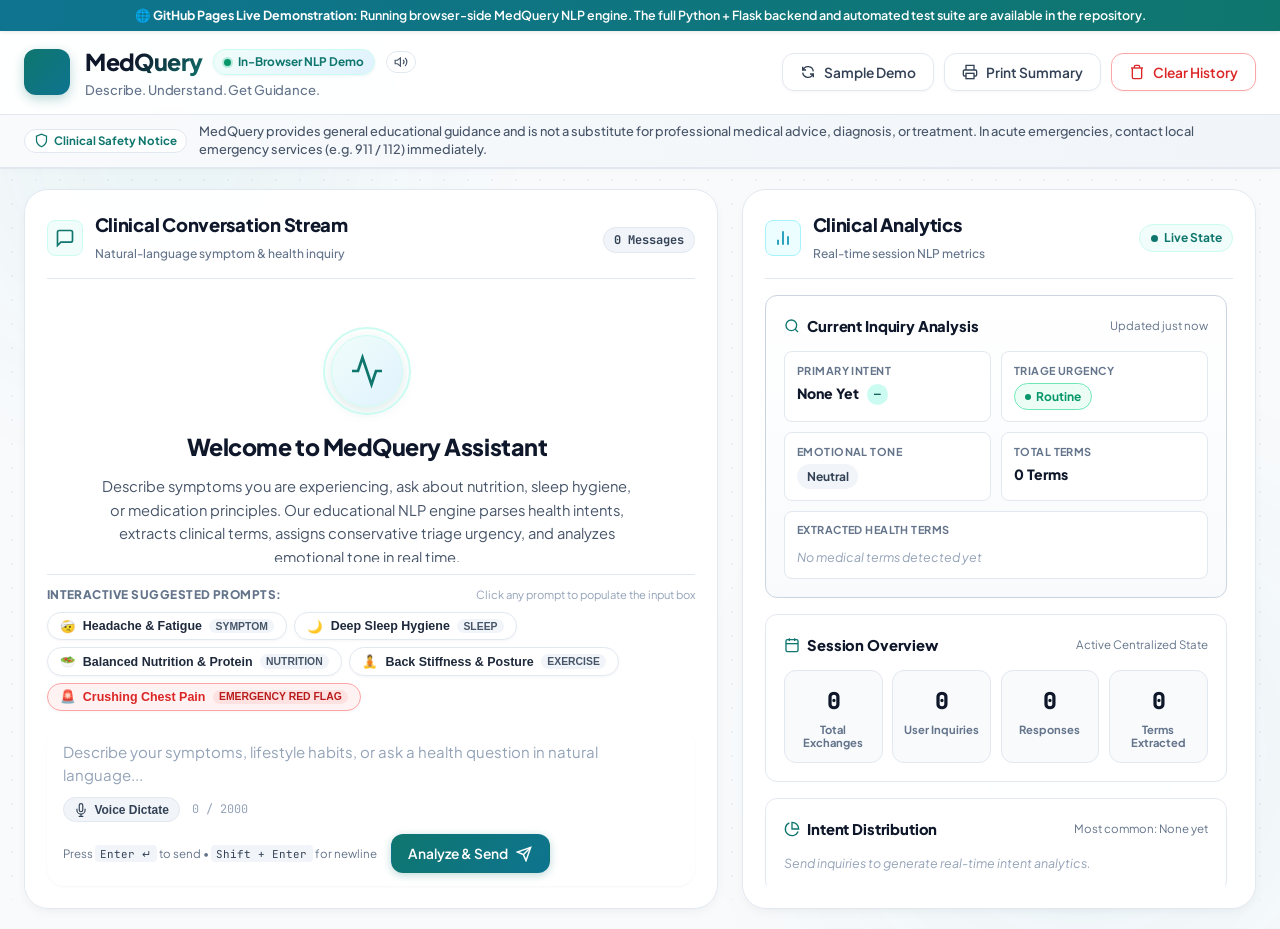
==== docs/index.html @ 359f4f4c "Initial commit: Complete MedQuery healthcare NLP assistant with interactive UI, speech capabilities," ====
<!DOCTYPE html>
<html lang="en">
<head>
  <meta charset="UTF-8">
  <meta name="viewport" content="width=device-width, initial-scale=1.0">
  <meta name="description" content="MedQuery — Educational Healthcare Question and Symptom Guidance Assistant. GitHub Pages Interactive Demonstration with Client-Side NLP Engine.">
  <title>MedQuery — Healthcare Assistant (Interactive Live Demo)</title>
  <link rel="stylesheet" href="./assets/css/style.css">
  <link rel="preconnect" href="https://fonts.googleapis.com">
  <link rel="preconnect" href="https://fonts.gstatic.com" crossorigin>
  <link href="https://fonts.googleapis.com/css2?family=Plus+Jakarta+Sans:ital,wght@0,300;0,400;0,500;0,600;0,700;0,800;1,400&family=JetBrains+Mono:wght@400;500;600&display=swap" rel="stylesheet">
</head>
<body>
  <!-- Ambient Animated Clinical Background Grid & Glows -->
  <div class="ambient-glow glow-top-left" aria-hidden="true"></div>
  <div class="ambient-glow glow-bottom-right" aria-hidden="true"></div>
  <div class="grid-overlay" aria-hidden="true"></div>

  <!-- Demonstration Notice Banner -->
  <div class="demo-mode-ribbon no-print">
    <span>🌐 <strong>GitHub Pages Live Demonstration:</strong> Running browser-side MedQuery NLP engine. The full Python + Flask backend and automated test suite are available in the repository.</span>
  </div>

  <!-- Print Summary Header (Only rendered when window.print() is executed) -->
  <header class="print-only-header">
    <div class="print-title-row">
      <div>
        <h1 class="print-app-title">MedQuery • Clinical Conversation Summary</h1>
        <p class="print-app-tagline">Describe. Understand. Get Guidance. (Educational Healthcare Assistant)</p>
      </div>
      <div class="print-meta-right">
        <p><strong>Generated:</strong> <span id="printDate"></span></p>
        <p><strong>Session ID:</strong> <span id="printSessionId"></span></p>
      </div>
    </div>
    <div class="print-metrics-row" id="printMetricsSummary"></div>
    <div class="print-disclaimer-box">
      <strong>Educational Notice:</strong> MedQuery provides general educational information and is not a substitute for professional medical advice, diagnosis, or treatment. In acute emergencies, contact local emergency services (e.g. 911 / 112) immediately.
    </div>
    <hr class="print-divider">
  </header>

  <!-- App Header -->
  <header class="app-header no-print">
    <div class="header-container">
      <div class="brand-group">
        <div class="brand-icon-wrapper" title="MedQuery Clinical Assistant">
          <svg class="brand-icon" viewBox="0 0 24 24" fill="none" stroke="currentColor" stroke-width="2.2" stroke-linecap="round" stroke-linejoin="round">
            <path class="ecg-path" d="M2 12h3.5l2.5-7 4 14 3.5-10 2 5H22"/>
          </svg>
        </div>
        <div class="brand-text">
          <div class="brand-row">
            <span class="brand-title">MedQuery</span>
            <div class="system-status-pill" title="In-Browser NLP Engine Active">
              <span class="status-dot"></span>
              <span id="connectionStatusText">In-Browser NLP Demo</span>
            </div>
            <button id="btnAudioToggle" class="btn-icon-toggle" title="Toggle UI sound effects" aria-label="Toggle UI Audio">
              <svg id="iconAudioOn" viewBox="0 0 24 24" fill="none" stroke="currentColor" stroke-width="2" class="mini-icon">
                <polygon points="11 5 6 9 2 9 2 15 6 15 11 19 11 5"/>
                <path d="M19.07 4.93a10 10 0 0 1 0 14.14M15.54 8.46a5 5 0 0 1 0 7.07"/>
              </svg>
              <svg id="iconAudioOff" viewBox="0 0 24 24" fill="none" stroke="currentColor" stroke-width="2" class="mini-icon hidden">
                <line x1="1" y1="1" x2="23" y2="23"/>
                <path d="M9 9v3a3 3 0 0 0 5.12 2.12M15 9.34V4a3 3 0 0 0-5.94-.6"/>
                <path d="M17 16.95A7 7 0 0 1 5 12v-2m14 0v2a7 7 0 0 1-.11 1.23"/>
                <line x1="12" y1="19" x2="12" y2="23"/>
                <line x1="8" y1="23" x2="16" y2="23"/>
              </svg>
            </button>
          </div>
          <span class="brand-tagline">Describe. Understand. Get Guidance.</span>
        </div>
      </div>

      <!-- Action Toolbar -->
      <div class="header-actions">
        <button id="btnDemo" class="btn btn-secondary action-btn-hover" title="Restore sample clinical conversations with multi-turn analytics">
          <svg viewBox="0 0 24 24" fill="none" stroke="currentColor" stroke-width="2" class="btn-icon">
            <path d="M4 4v5h.582m15.356 2A8.001 8.001 0 004.582 9m0 0H9m11 11v-5h-.581m0 0a8.003 8.003 0 01-15.357-2m15.357 2H15"/>
          </svg>
          <span>Sample Demo</span>
        </button>

        <button id="btnPrint" class="btn btn-secondary action-btn-hover" title="Print a professional A4-formatted clinical summary">
          <svg viewBox="0 0 24 24" fill="none" stroke="currentColor" stroke-width="2" class="btn-icon">
            <polyline points="6 9 6 2 18 2 18 9"/>
            <path d="M6 18H4a2 2 0 01-2-2v-5a2 2 0 012-2h16a2 2 0 012 2v5a2 2 0 01-2 2h-2"/>
            <rect x="6" y="14" width="12" height="8"/>
          </svg>
          <span>Print Summary</span>
        </button>

        <button id="btnClear" class="btn btn-outline-danger action-btn-hover" title="Clear conversation history and reset runtime state">
          <svg viewBox="0 0 24 24" fill="none" stroke="currentColor" stroke-width="2" class="btn-icon">
            <polyline points="3 6 5 6 21 6"/>
            <path d="M19 6v14a2 2 0 01-2 2H7a2 2 0 01-2-2V6m3 0V4a2 2 0 012-2h4a2 2 0 012 2v2"/>
          </svg>
          <span>Clear History</span>
        </button>
      </div>
    </div>

    <!-- Safety Disclaimer Ribbon -->
    <div class="safety-ribbon">
      <div class="safety-ribbon-content">
        <div class="safety-badge">
          <svg class="safety-icon" viewBox="0 0 24 24" fill="none" stroke="currentColor" stroke-width="2">
            <path d="M12 22s8-4 8-10V5l-8-3-8 3v7c0 6 8 10 8 10z"/>
          </svg>
          <span>Clinical Safety Notice</span>
        </div>
        <span class="safety-text">
          MedQuery provides general educational guidance and is not a substitute for professional medical advice, diagnosis, or treatment. In acute emergencies, contact local emergency services (e.g. 911 / 112) immediately.
        </span>
      </div>
    </div>
  </header>

  <!-- Main Layout Container -->
  <main class="main-layout no-print">
    <!-- Left Column: Conversation Hub -->
    <section class="conversation-panel" aria-label="Healthcare Conversation Stream">
      <div class="panel-header">
        <div class="panel-header-title">
          <div class="icon-bubble">
            <svg viewBox="0 0 24 24" fill="none" stroke="currentColor" stroke-width="2" class="panel-header-icon">
              <path d="M21 15a2 2 0 01-2 2H7l-4 4V5a2 2 0 012-2h14a2 2 0 012 2z"/>
            </svg>
          </div>
          <div>
            <h2>Clinical Conversation Stream</h2>
            <span class="panel-subcaption">Natural-language symptom & health inquiry</span>
          </div>
        </div>
        <div class="panel-meta-actions">
          <span class="message-counter-badge" id="messageCounterBadge">0 Messages</span>
        </div>
      </div>

      <!-- Messages Stream -->
      <div class="messages-stream" id="messagesStream" tabindex="0" aria-live="polite">
        <!-- Empty State -->
        <div class="empty-state" id="emptyState">
          <div class="empty-state-visual">
            <div class="pulse-ring"></div>
            <div class="empty-state-icon-card">
              <svg viewBox="0 0 24 24" fill="none" stroke="currentColor" stroke-width="1.8">
                <path d="M22 12h-4l-3 9L9 3l-3 9H2"/>
              </svg>
            </div>
          </div>
          <h3>Welcome to MedQuery Assistant</h3>
          <p class="empty-state-desc">
            Describe symptoms you are experiencing, ask about nutrition, sleep hygiene, or medication principles.
            Our educational NLP engine parses health intents, extracts clinical terms, assigns conservative triage urgency, and analyzes emotional tone in real time.
          </p>
          <div class="empty-state-grid">
            <div class="empty-feature-card">
              <div class="feature-icon-circle blue">
                <svg viewBox="0 0 24 24" fill="none" stroke="currentColor" stroke-width="2"><path d="M4 19.5A2.5 2.5 0 0 1 6.5 17H20"/><path d="M6.5 2H20v20H6.5A2.5 2.5 0 0 1 4 19.5v-15A2.5 2.5 0 0 1 6.5 2z"/></svg>
              </div>
              <div class="feature-text">
                <strong>Rule-Based Intent NLP</strong>
                <span>Classifies 10 healthcare domains with confidence scoring.</span>
              </div>
            </div>
            <div class="empty-feature-card">
              <div class="feature-icon-circle green">
                <svg viewBox="0 0 24 24" fill="none" stroke="currentColor" stroke-width="2"><path d="M12 22s8-4 8-10V5l-8-3-8 3v7c0 6 8 10 8 10z"/></svg>
              </div>
              <div class="feature-text">
                <strong>Conservative Triage</strong>
                <span>Urgent, Needs Attention, and Routine triage categorization.</span>
              </div>
            </div>
            <div class="empty-feature-card">
              <div class="feature-icon-circle purple">
                <svg viewBox="0 0 24 24" fill="none" stroke="currentColor" stroke-width="2"><path d="M12 2a10 10 0 1 0 10 10H12V2z"/></svg>
              </div>
              <div class="feature-text">
                <strong>Dynamic Analytics</strong>
                <span>Zero hardcoded data; aggregates session state live.</span>
              </div>
            </div>
            <div class="empty-feature-card">
              <div class="feature-icon-circle teal">
                <svg viewBox="0 0 24 24" fill="none" stroke="currentColor" stroke-width="2"><path d="M12 1a3 3 0 0 0-3 3v8a3 3 0 0 0 6 0V4a3 3 0 0 0-3-3z"/><path d="M19 10v2a7 7 0 0 1-14 0v-2"/><line x1="12" y1="19" x2="12" y2="23"/><line x1="8" y1="23" x2="16" y2="23"/></svg>
              </div>
              <div class="feature-text">
                <strong>Voice Dictation & Read-Aloud</strong>
                <span>Integrated Speech-to-Text & Text-to-Speech interaction.</span>
              </div>
            </div>
          </div>
          <p class="empty-prompt-callout">
            👇 Select a suggested question below or type your inquiry to begin:
          </p>
        </div>
      </div>

      <!-- Suggested Prompts Bar -->
      <div class="suggested-prompts-bar">
        <div class="suggested-bar-header">
          <span class="suggested-label">Interactive Suggested Prompts:</span>
          <span class="suggested-hint">Click any prompt to populate the input box</span>
        </div>
        <div class="suggested-chips-container">
          <button class="suggested-chip chip-symptom" data-query="I have had a throbbing headache and felt exhausted for the past two days.">
            <span class="chip-icon">🤕</span>
            <span class="chip-text">Headache & Fatigue</span>
            <span class="chip-tag">Symptom</span>
          </button>
          <button class="suggested-chip chip-sleep" data-query="How can I improve my sleep hygiene to get more restorative deep sleep?">
            <span class="chip-icon">🌙</span>
            <span class="chip-text">Deep Sleep Hygiene</span>
            <span class="chip-tag">Sleep</span>
          </button>
          <button class="suggested-chip chip-nutrition" data-query="What are healthy high-protein snacks to balance daily nutrition and hydration?">
            <span class="chip-icon">🥗</span>
            <span class="chip-text">Balanced Nutrition & Protein</span>
            <span class="chip-tag">Nutrition</span>
          </button>
          <button class="suggested-chip chip-general" data-query="I am experiencing mild lower back stiffness after prolonged sitting at work.">
            <span class="chip-icon">🧘</span>
            <span class="chip-text">Back Stiffness & Posture</span>
            <span class="chip-tag">Exercise</span>
          </button>
          <button class="suggested-chip chip-urgent red-flag" data-query="I feel sudden severe crushing chest pain and shortness of breath!">
            <span class="chip-icon">🚨</span>
            <span class="chip-text">Crushing Chest Pain</span>
            <span class="chip-tag red">Emergency Red Flag</span>
          </button>
        </div>
      </div>

      <!-- Chat Input Bar with Speech Dictation -->
      <div class="chat-input-wrapper">
        <form id="chatForm" class="chat-input-form" onsubmit="return false;">
          <div class="input-container" id="inputContainer">
            <textarea
              id="messageInput"
              class="message-textarea"
              placeholder="Describe your symptoms, lifestyle habits, or ask a health question in natural language..."
              rows="2"
              maxlength="2000"
              aria-label="Health inquiry message input"
            ></textarea>
            <div class="input-footer">
              <div class="input-tools-left">
                <button type="button" id="btnVoiceInput" class="btn-tool" title="Dictate symptoms via Voice Input (Microphone)" aria-label="Speech Dictation">
                  <svg id="micIcon" viewBox="0 0 24 24" fill="none" stroke="currentColor" stroke-width="2" class="tool-icon">
                    <path d="M12 1a3 3 0 0 0-3 3v8a3 3 0 0 0 6 0V4a3 3 0 0 0-3-3z"/>
                    <path d="M19 10v2a7 7 0 0 1-14 0v-2"/>
                    <line x1="12" y1="19" x2="12" y2="23"/>
                    <line x1="8" y1="23" x2="16" y2="23"/>
                  </svg>
                  <span id="micStatusText" class="tool-label">Voice Dictate</span>
                </button>
                <span class="char-counter" id="charCounter">0 / 2000</span>
              </div>

              <div class="input-tools-right">
                <span class="keyboard-hint">Press <kbd>Enter ↵</kbd> to send • <kbd>Shift + Enter</kbd> for newline</span>
                <button type="submit" id="btnSend" class="btn btn-primary btn-send-interactive" aria-label="Send message">
                  <span id="btnSendText">Analyze & Send</span>
                  <svg id="btnSendIcon" viewBox="0 0 24 24" fill="none" stroke="currentColor" stroke-width="2.2" class="btn-icon">
                    <line x1="22" y1="2" x2="11" y2="13"/>
                    <polygon points="22 2 15 22 11 13 2 9 22 2"/>
                  </svg>
                  <span id="sendSpinner" class="spinner hidden" aria-hidden="true"></span>
                </button>
              </div>
            </div>
          </div>
        </form>
      </div>
    </section>

    <!-- Right Column: Real-Time Analytics & NLP Inspector -->
    <aside class="analytics-panel" aria-label="Healthcare Analytics and NLP Breakdown">
      <div class="panel-header">
        <div class="panel-header-title">
          <div class="icon-bubble cyan">
            <svg viewBox="0 0 24 24" fill="none" stroke="currentColor" stroke-width="2" class="panel-header-icon">
              <path d="M18 20V10M12 20V4M6 20v-6"/>
            </svg>
          </div>
          <div>
            <h2>Clinical Analytics</h2>
            <span class="panel-subcaption">Real-time session NLP metrics</span>
          </div>
        </div>
        <span class="live-pulse-badge">
          <span class="pulse-beacon"></span>
          Live State
        </span>
      </div>

      <div class="analytics-scroll-body">
        <!-- Card 1: Latest Message Analysis -->
        <div class="card analytics-card highlight-card">
          <div class="card-header">
            <div class="card-title-group">
              <svg viewBox="0 0 24 24" fill="none" stroke="currentColor" stroke-width="2" class="card-title-icon"><circle cx="11" cy="11" r="8"/><line x1="21" y1="21" x2="16.65" y2="16.65"/></svg>
              <h3>Current Inquiry Analysis</h3>
            </div>
            <span class="card-subtitle" id="latestTimestamp">Awaiting inquiry</span>
          </div>
          <div class="analysis-grid">
            <div class="metric-cell">
              <span class="metric-sublabel">Primary Intent</span>
              <div class="metric-value-row">
                <span class="metric-highlight" id="latestIntent">None yet</span>
                <span class="confidence-pill" id="latestConfidence">—</span>
              </div>
            </div>

            <div class="metric-cell">
              <span class="metric-sublabel">Triage Urgency</span>
              <div class="metric-value-row">
                <span class="urgency-tag routine" id="latestUrgency">
                  <span class="tag-dot"></span>
                  <span id="latestUrgencyText">Routine</span>
                </span>
              </div>
            </div>

            <div class="metric-cell">
              <span class="metric-sublabel">Emotional Tone</span>
              <div class="metric-value-row">
                <span class="tone-tag neutral" id="latestTone">Neutral</span>
              </div>
            </div>

            <div class="metric-cell">
              <span class="metric-sublabel">Total Terms</span>
              <div class="metric-value-row">
                <span class="metric-highlight" id="latestTermsCount">0 terms</span>
              </div>
            </div>

            <div class="metric-cell full-width">
              <span class="metric-sublabel">Extracted Health Terms</span>
              <div class="keywords-chip-list" id="latestKeywordsList">
                <span class="empty-terms-notice">No medical terms detected yet</span>
              </div>
            </div>
          </div>
        </div>

        <!-- Card 2: Overview Counters -->
        <div class="card analytics-card">
          <div class="card-header">
            <div class="card-title-group">
              <svg viewBox="0 0 24 24" fill="none" stroke="currentColor" stroke-width="2" class="card-title-icon"><rect x="3" y="4" width="18" height="18" rx="2" ry="2"/><line x1="16" y1="2" x2="16" y2="6"/><line x1="8" y1="2" x2="8" y2="6"/><line x1="3" y1="10" x2="21" y2="10"/></svg>
              <h3>Session Overview</h3>
            </div>
            <span class="card-subtitle">Active Centralized State</span>
          </div>
          <div class="stats-counters-grid">
            <div class="stat-counter-box" title="Total messages exchanged in this session">
              <span class="stat-num" id="statTotalMessages">0</span>
              <span class="stat-title">Total Exchanges</span>
            </div>
            <div class="stat-counter-box" title="User inquiries analyzed">
              <span class="stat-num" id="statUserMessages">0</span>
              <span class="stat-title">User Inquiries</span>
            </div>
            <div class="stat-counter-box" title="Guidance responses provided">
              <span class="stat-num" id="statAssistantMessages">0</span>
              <span class="stat-title">Responses</span>
            </div>
            <div class="stat-counter-box" title="Total healthcare keywords extracted">
              <span class="stat-num" id="statKeywordMentions">0</span>
              <span class="stat-title">Terms Extracted</span>
            </div>
          </div>
        </div>

        <!-- Card 3: Intent Distribution -->
        <div class="card analytics-card">
          <div class="card-header">
            <div class="card-title-group">
              <svg viewBox="0 0 24 24" fill="none" stroke="currentColor" stroke-width="2" class="card-title-icon"><path d="M21.21 15.89A10 10 0 1 1 8 2.83"/><path d="M22 12A10 10 0 0 0 12 2v10z"/></svg>
              <h3>Intent Distribution</h3>
            </div>
            <span class="card-subtitle" id="mostCommonIntentLabel">Most common: —</span>
          </div>
          <div class="distribution-bars-list" id="intentDistributionList">
            <p class="empty-distribution-notice">Send inquiries to generate real-time intent analytics.</p>
          </div>
        </div>

        <!-- Card 4: Urgency Triage Breakdown -->
        <div class="card analytics-card">
          <div class="card-header">
            <div class="card-title-group">
              <svg viewBox="0 0 24 24" fill="none" stroke="currentColor" stroke-width="2" class="card-title-icon"><path d="M10.29 3.86L1.82 18a2 2 0 0 0 1.71 3h16.94a2 2 0 0 0 1.71-3L13.71 3.86a2 2 0 0 0-3.42 0z"/><line x1="12" y1="9" x2="12" y2="13"/><line x1="12" y1="17" x2="12.01" y2="17"/></svg>
              <h3>Urgency Triage Breakdown</h3>
            </div>
            <span class="card-subtitle">Conservative classification</span>
          </div>
          <div class="urgency-meters">
            <div class="urgency-meter-row">
              <div class="meter-info">
                <span class="meter-name"><span class="dot-urgency routine"></span> Routine Self-Care</span>
                <span class="meter-val" id="urgencyRoutineCount">0 (0%)</span>
              </div>
              <div class="progress-track">
                <div class="progress-fill routine" id="urgencyRoutineBar" style="width: 0%;"></div>
              </div>
            </div>

            <div class="urgency-meter-row">
              <div class="meter-info">
                <span class="meter-name"><span class="dot-urgency attention"></span> Needs Attention</span>
                <span class="meter-val" id="urgencyAttentionCount">0 (0%)</span>
              </div>
              <div class="progress-track">
                <div class="progress-fill attention" id="urgencyAttentionBar" style="width: 0%;"></div>
              </div>
            </div>

            <div class="urgency-meter-row">
              <div class="meter-info">
                <span class="meter-name"><span class="dot-urgency urgent"></span> Urgent Medical Review</span>
                <span class="meter-val" id="urgencyUrgentCount">0 (0%)</span>
              </div>
              <div class="progress-track">
                <div class="progress-fill urgent" id="urgencyUrgentBar" style="width: 0%;"></div>
              </div>
            </div>
          </div>
        </div>

        <!-- Card 5: Tone & Sentiment Distribution -->
        <div class="card analytics-card">
          <div class="card-header">
            <div class="card-title-group">
              <svg viewBox="0 0 24 24" fill="none" stroke="currentColor" stroke-width="2" class="card-title-icon"><circle cx="12" cy="12" r="10"/><path d="M8 14s1.5 2 4 2 4-2 4-2"/><line x1="9" y1="9" x2="9.01" y2="9"/><line x1="15" y1="9" x2="15.01" y2="9"/></svg>
              <h3>Emotional Tone Breakdown</h3>
            </div>
            <span class="card-subtitle">Affective sentiment markers</span>
          </div>
          <div class="distribution-bars-list" id="toneDistributionList">
            <p class="empty-distribution-notice">Send inquiries to analyze emotional tone.</p>
          </div>
        </div>

        <!-- Card 6: Top Extracted Keywords Cloud -->
        <div class="card analytics-card">
          <div class="card-header">
            <div class="card-title-group">
              <svg viewBox="0 0 24 24" fill="none" stroke="currentColor" stroke-width="2" class="card-title-icon"><path d="M20.59 13.41l-7.17 7.17a2 2 0 0 1-2.83 0L2 12V2h10l8.59 8.59a2 2 0 0 1 0 2.82z"/><line x1="7" y1="7" x2="7.01" y2="7"/></svg>
              <h3>Frequent Health Keywords</h3>
            </div>
            <span class="card-subtitle" id="uniqueKeywordsLabel">0 unique terms</span>
          </div>
          <div class="keyword-frequency-cloud" id="topKeywordsCloud">
            <p class="empty-distribution-notice">Extracted health terms will appear here.</p>
          </div>
        </div>
      </div>
    </aside>
  </main>

  <!-- Print-Only Conversation Summary (Rendered on window.print()) -->
  <section class="print-conversation-section" id="printConversationSection"></section>

  <!-- Detailed NLP Analysis Inspector Modal -->
  <div class="modal-backdrop hidden" id="analysisModalBackdrop" role="dialog" aria-modal="true" aria-labelledby="modalTitle">
    <div class="modal-card">
      <div class="modal-header">
        <div class="modal-title-group">
          <div class="modal-icon-bubble">
            <svg viewBox="0 0 24 24" fill="none" stroke="currentColor" stroke-width="2" class="modal-icon">
              <circle cx="12" cy="12" r="10"/>
              <line x1="12" y1="16" x2="12" y2="12"/>
              <line x1="12" y1="8" x2="12.01" y2="8"/>
            </svg>
          </div>
          <div>
            <h3 id="modalTitle">Clinical NLP Pipeline Inspection</h3>
            <span class="modal-subtitle" id="modalSubtitle">Detailed diagnostic breakdown</span>
          </div>
        </div>
        <button class="modal-close-btn" id="modalCloseBtn" aria-label="Close modal">&times;</button>
      </div>

      <div class="modal-body" id="modalBody"></div>

      <div class="modal-footer">
        <button class="btn btn-secondary action-btn-hover" id="modalDismissBtn">Close Inspector</button>
      </div>
    </div>
  </div>

  <!-- Clear Confirmation Dialog Modal -->
  <div class="modal-backdrop hidden" id="confirmModalBackdrop" role="dialog" aria-modal="true" aria-labelledby="confirmTitle">
    <div class="modal-card modal-card-sm">
      <div class="modal-header danger-header">
        <div class="modal-title-group">
          <div class="modal-icon-bubble danger">
            <svg viewBox="0 0 24 24" fill="none" stroke="currentColor" stroke-width="2" class="modal-icon text-danger">
              <path d="M10.29 3.86L1.82 18a2 2 0 001.71 3h16.94a2 2 0 001.71-3L13.71 3.86a2 2 0 00-3.42 0z"/>
              <line x1="12" y1="9" x2="12" y2="13"/>
              <line x1="12" y1="17" x2="12.01" y2="17"/>
            </svg>
          </div>
          <div>
            <h3 id="confirmTitle">Reset Conversation History?</h3>
            <span class="modal-subtitle">Destructive session action</span>
          </div>
        </div>
        <button class="modal-close-btn" id="confirmCloseBtn" aria-label="Close modal">&times;</button>
      </div>

      <div class="modal-body">
        <p>This will erase all active messages and reset the dynamic analytics counters to zero.</p>
        <div class="alert-box-subtle">
          <svg viewBox="0 0 24 24" fill="none" stroke="currentColor" stroke-width="2" class="alert-icon"><circle cx="12" cy="12" r="10"/><line x1="12" y1="16" x2="12" y2="12"/><line x1="12" y1="8" x2="12.01" y2="8"/></svg>
          <span>You can restore realistic clinical data at any time by clicking <strong>"Sample Demo"</strong> in the top toolbar.</span>
        </div>
      </div>

      <div class="modal-footer">
        <button class="btn btn-secondary action-btn-hover" id="confirmCancelBtn">Cancel</button>
        <button class="btn btn-danger action-btn-hover" id="confirmExecuteBtn">Reset All Data</button>
      </div>
    </div>
  </div>

  <!-- Toast Notification Container -->
  <div class="toast-container" id="toastContainer" aria-live="assertive"></div>

  <!-- In-Browser NLP Engine & App Controller Scripts -->
  <script src="./assets/js/nlp-engine.js"></script>
  <script src="./assets/js/app.js"></script>
</body>
</html>
---- docs/assets/css/style.css ----
/* ==========================================================================
   MedQuery — Healthcare Question & Symptom Guidance Assistant
   GitHub Pages Demonstration Stylesheet
   ========================================================================== */

:root {
  /* Medical Teal & Slate Palette */
  --color-primary: #0f766e;           /* Deep Clinical Teal */
  --color-primary-hover: #0d5c56;
  --color-primary-active: #042f2e;
  --color-primary-light: #ccfbf1;
  --color-primary-subtle: #f0fdfa;
  --color-cyan-accent: #06b6d4;

  --color-slate-950: #020617;
  --color-slate-900: #0f172a;         /* High-Contrast Dominant Text */
  --color-slate-800: #1e293b;
  --color-slate-700: #334155;
  --color-slate-600: #475569;
  --color-slate-500: #64748b;
  --color-slate-400: #94a3b8;
  --color-slate-200: #e2e8f0;         /* Pristine Border */
  --color-slate-100: #f1f5f9;         /* Neutral Fill */
  --color-slate-50: #f8fafc;          /* Clinical Neutral Background */
  --color-white: #ffffff;

  /* Clinical Triage Status */
  --color-routine: #059669;           /* Vibrant Emerald */
  --color-routine-bg: #ecfdf5;
  --color-routine-border: #6ee7b7;

  --color-attention: #d97706;         /* Amber Alert */
  --color-attention-bg: #fffbeb;
  --color-attention-border: #fcd34d;

  --color-urgent: #dc2626;            /* Urgent Crimson */
  --color-urgent-bg: #fef2f2;
  --color-urgent-border: #fca5a5;

  /* Typography */
  --font-main: 'Plus Jakarta Sans', -apple-system, BlinkMacSystemFont, "Segoe UI", Roboto, sans-serif;
  --font-mono: 'JetBrains Mono', monospace;

  /* Radii */
  --radius-xs: 4px;
  --radius-sm: 8px;
  --radius-md: 12px;
  --radius-lg: 18px;
  --radius-xl: 24px;
  --radius-pill: 9999px;

  /* High-Fidelity Shadows */
  --shadow-subtle: 0 1px 3px 0 rgba(15, 23, 42, 0.04);
  --shadow-card: 0 4px 12px -2px rgba(15, 23, 42, 0.05), 0 2px 4px -2px rgba(15, 23, 42, 0.03);
  --shadow-card-hover: 0 12px 24px -4px rgba(15, 23, 42, 0.08), 0 4px 8px -2px rgba(15, 23, 42, 0.04);
  --shadow-modal: 0 25px 50px -12px rgba(15, 23, 42, 0.25);
  --shadow-glow-teal: 0 0 15px rgba(15, 118, 110, 0.25);
  --shadow-glow-red: 0 0 15px rgba(220, 38, 38, 0.3);

  /* Transitions */
  --transition-fast: 160ms cubic-bezier(0.4, 0, 0.2, 1);
  --transition-smooth: 260ms cubic-bezier(0.16, 1, 0.3, 1);
  --transition-spring: 400ms cubic-bezier(0.34, 1.56, 0.64, 1);
}

/* Base Reset & Smooth Rendering */
*, *::before, *::after {
  box-sizing: border-box;
  margin: 0;
  padding: 0;
}

html {
  scroll-behavior: smooth;
}

body {
  font-family: var(--font-main);
  background-color: var(--color-slate-50);
  color: var(--color-slate-900);
  line-height: 1.55;
  -webkit-font-smoothing: antialiased;
  -moz-osx-font-smoothing: grayscale;
  min-height: 100vh;
  display: flex;
  flex-direction: column;
  position: relative;
  overflow-x: hidden;
}

body.modal-open {
  overflow: hidden;
}

/* Ambient Medical Glow Background */
.ambient-glow {
  position: fixed;
  border-radius: 50%;
  filter: blur(100px);
  pointer-events: none;
  z-index: 0;
  opacity: 0.6;
}

.glow-top-left {
  top: -120px;
  left: -80px;
  width: 500px;
  height: 500px;
  background: radial-gradient(circle, rgba(15, 118, 110, 0.15) 0%, rgba(6, 182, 212, 0.05) 60%, transparent 80%);
}

.glow-bottom-right {
  bottom: -150px;
  right: -100px;
  width: 600px;
  height: 600px;
  background: radial-gradient(circle, rgba(6, 182, 212, 0.12) 0%, rgba(15, 118, 110, 0.04) 60%, transparent 80%);
}

.grid-overlay {
  position: fixed;
  inset: 0;
  background-image: radial-gradient(rgba(148, 163, 184, 0.15) 1px, transparent 0);
  background-size: 24px 24px;
  pointer-events: none;
  z-index: 0;
  opacity: 0.7;
}

/* Demonstration Notice Banner */
.demo-mode-ribbon {
  background: linear-gradient(90deg, #0e7490 0%, #0f766e 100%);
  color: #ffffff;
  padding: 0.35rem 1.5rem;
  font-size: 0.78rem;
  font-weight: 600;
  text-align: center;
  position: relative;
  z-index: 50;
  box-shadow: 0 1px 4px rgba(0, 0, 0, 0.1);
}

.demo-mode-ribbon a {
  color: #a5f3fc;
  text-decoration: underline;
  margin-left: 0.35rem;
}

/* ==========================================================================
   Header & Brand Section
   ========================================================================== */

.app-header {
  background-color: rgba(255, 255, 255, 0.92);
  backdrop-filter: blur(12px);
  -webkit-backdrop-filter: blur(12px);
  border-bottom: 1px solid var(--color-slate-200);
  position: sticky;
  top: 0;
  z-index: 40;
  box-shadow: 0 2px 10px rgba(15, 23, 42, 0.02);
}

.header-container {
  max-width: 1440px;
  margin: 0 auto;
  padding: 0.85rem 1.5rem;
  display: flex;
  align-items: center;
  justify-content: space-between;
  gap: 1.5rem;
  position: relative;
  z-index: 1;
}

.brand-group {
  display: flex;
  align-items: center;
  gap: 0.95rem;
}

.brand-icon-wrapper {
  width: 46px;
  height: 46px;
  border-radius: var(--radius-md);
  background: linear-gradient(135deg, #0f766e 0%, #0e7490 100%);
  display: flex;
  align-items: center;
  justify-content: center;
  color: #ffffff;
  box-shadow: 0 4px 12px rgba(15, 118, 110, 0.28);
  position: relative;
  overflow: hidden;
  transition: transform var(--transition-smooth), box-shadow var(--transition-smooth);
}

.brand-icon-wrapper:hover {
  transform: scale(1.05) rotate(-2deg);
  box-shadow: 0 6px 18px rgba(15, 118, 110, 0.4);
}

.brand-icon {
  width: 26px;
  height: 26px;
}

.ecg-path {
  stroke-dasharray: 60;
  stroke-dashoffset: 60;
  animation: ecg-beat 2.8s ease-in-out infinite;
}

@keyframes ecg-beat {
  0% { stroke-dashoffset: 60; opacity: 0.4; }
  30% { stroke-dashoffset: 0; opacity: 1; }
  70% { stroke-dashoffset: -60; opacity: 1; }
  100% { stroke-dashoffset: -60; opacity: 0.4; }
}

.brand-text {
  display: flex;
  flex-direction: column;
}

.brand-row {
  display: flex;
  align-items: center;
  gap: 0.65rem;
}

.brand-title {
  font-size: 1.45rem;
  font-weight: 800;
  color: var(--color-slate-900);
  letter-spacing: -0.025em;
  background: linear-gradient(135deg, #0f172a 40%, #0f766e 100%);
  -webkit-background-clip: text;
  -webkit-text-fill-color: transparent;
}

.system-status-pill {
  display: inline-flex;
  align-items: center;
  gap: 0.4rem;
  font-size: 0.74rem;
  font-weight: 700;
  background: linear-gradient(135deg, var(--color-primary-subtle), #e0f2fe);
  color: var(--color-primary);
  border: 1px solid var(--color-primary-light);
  border-radius: var(--radius-pill);
  padding: 0.18rem 0.65rem;
  box-shadow: 0 1px 3px rgba(15, 118, 110, 0.08);
}

.status-dot {
  width: 7px;
  height: 7px;
  border-radius: 50%;
  background-color: var(--color-routine);
  box-shadow: 0 0 0 2px rgba(16, 185, 129, 0.25);
  animation: pulse-dot 2s infinite;
}

@keyframes pulse-dot {
  0%, 100% { transform: scale(1); opacity: 1; }
  50% { transform: scale(1.3); opacity: 0.6; }
}

.btn-icon-toggle {
  background: none;
  border: 1px solid var(--color-slate-200);
  border-radius: var(--radius-pill);
  padding: 0.2rem 0.45rem;
  cursor: pointer;
  display: inline-flex;
  align-items: center;
  color: var(--color-slate-600);
  transition: all var(--transition-fast);
}

.btn-icon-toggle:hover {
  background-color: var(--color-slate-100);
  color: var(--color-primary);
  border-color: var(--color-primary-light);
}

.mini-icon {
  width: 14px;
  height: 14px;
}

.brand-tagline {
  font-size: 0.82rem;
  color: var(--color-slate-500);
  font-weight: 500;
  letter-spacing: -0.01em;
}

.header-actions {
  display: flex;
  align-items: center;
  gap: 0.65rem;
}

/* Safety Ribbon */
.safety-ribbon {
  background: linear-gradient(90deg, #f8fafc 0%, #f1f5f9 100%);
  border-top: 1px solid var(--color-slate-200);
  border-bottom: 1px solid var(--color-slate-200);
  padding: 0.5rem 1.5rem;
  font-size: 0.8rem;
  color: var(--color-slate-700);
}

.safety-ribbon-content {
  max-width: 1440px;
  margin: 0 auto;
  display: flex;
  align-items: center;
  gap: 0.75rem;
}

.safety-badge {
  display: inline-flex;
  align-items: center;
  gap: 0.35rem;
  background-color: #ffffff;
  border: 1px solid var(--color-slate-200);
  border-radius: var(--radius-pill);
  padding: 0.15rem 0.55rem;
  font-size: 0.72rem;
  font-weight: 700;
  color: var(--color-primary);
  white-space: nowrap;
}

.safety-icon {
  width: 15px;
  height: 15px;
  color: var(--color-primary);
  flex-shrink: 0;
}

.safety-text {
  font-weight: 500;
  color: var(--color-slate-600);
  line-height: 1.4;
}

/* ==========================================================================
   Buttons & Micro-Animations
   ========================================================================== */

.btn {
  display: inline-flex;
  align-items: center;
  justify-content: center;
  gap: 0.5rem;
  font-family: var(--font-main);
  font-size: 0.86rem;
  font-weight: 600;
  padding: 0.6rem 1.05rem;
  border-radius: var(--radius-md);
  border: 1px solid transparent;
  cursor: pointer;
  transition: all var(--transition-smooth);
  white-space: nowrap;
  user-select: none;
  position: relative;
  outline: none;
}

.btn:focus-visible {
  box-shadow: 0 0 0 3px rgba(15, 118, 110, 0.25);
}

.btn-icon {
  width: 16px;
  height: 16px;
  transition: transform var(--transition-fast);
}

.action-btn-hover:hover .btn-icon {
  transform: rotate(-8deg) scale(1.1);
}

.btn-primary {
  background: linear-gradient(135deg, var(--color-primary) 0%, #0e7490 100%);
  color: #ffffff;
  box-shadow: 0 2px 8px rgba(15, 118, 110, 0.28);
}

.btn-primary:hover:not(:disabled) {
  background: linear-gradient(135deg, var(--color-primary-hover) 0%, #0c647b 100%);
  box-shadow: 0 4px 14px rgba(15, 118, 110, 0.4);
  transform: translateY(-1.5px);
}

.btn-primary:active:not(:disabled) {
  transform: translateY(0);
}

.btn-secondary {
  background-color: #ffffff;
  color: var(--color-slate-700);
  border-color: var(--color-slate-200);
  box-shadow: var(--shadow-subtle);
}

.btn-secondary:hover:not(:disabled) {
  background-color: var(--color-slate-100);
  border-color: var(--color-slate-400);
  color: var(--color-slate-900);
  transform: translateY(-1.5px);
  box-shadow: var(--shadow-card);
}

.btn-outline-danger {
  background-color: #ffffff;
  color: var(--color-urgent);
  border-color: var(--color-urgent-border);
  box-shadow: var(--shadow-subtle);
}

.btn-outline-danger:hover:not(:disabled) {
  background-color: var(--color-urgent-bg);
  border-color: var(--color-urgent);
  box-shadow: 0 2px 8px rgba(220, 38, 38, 0.15);
  transform: translateY(-1.5px);
}

.btn-danger {
  background-color: var(--color-urgent);
  color: #ffffff;
  box-shadow: 0 2px 8px rgba(220, 38, 38, 0.25);
}

.btn-danger:hover:not(:disabled) {
  background-color: #b91c1c;
  transform: translateY(-1.5px);
}

.btn:disabled {
  opacity: 0.6;
  cursor: not-allowed;
  transform: none !important;
}

/* ==========================================================================
   Main Layout Structure
   ========================================================================== */

.main-layout {
  max-width: 1440px;
  width: 100%;
  margin: 0 auto;
  padding: 1.25rem 1.5rem;
  display: grid;
  grid-template-columns: minmax(0, 1.35fr) minmax(370px, 1fr);
  gap: 1.5rem;
  flex: 1;
  position: relative;
  z-index: 1;
}

.panel-header {
  display: flex;
  align-items: center;
  justify-content: space-between;
  padding-bottom: 0.85rem;
  border-bottom: 1px solid var(--color-slate-200);
  margin-bottom: 1rem;
}

.panel-header-title {
  display: flex;
  align-items: center;
  gap: 0.75rem;
}

.icon-bubble {
  width: 36px;
  height: 36px;
  border-radius: var(--radius-sm);
  background: var(--color-primary-subtle);
  border: 1px solid var(--color-primary-light);
  color: var(--color-primary);
  display: flex;
  align-items: center;
  justify-content: center;
}

.icon-bubble.cyan {
  background: #ecfeff;
  border-color: #a5f3fc;
  color: #0891b2;
}

.panel-header-icon {
  width: 20px;
  height: 20px;
}

.panel-header h2 {
  font-size: 1.15rem;
  font-weight: 800;
  color: var(--color-slate-900);
  letter-spacing: -0.015em;
}

.panel-subcaption {
  font-size: 0.75rem;
  color: var(--color-slate-500);
  font-weight: 500;
}

.message-counter-badge {
  font-size: 0.75rem;
  font-weight: 700;
  font-family: var(--font-mono);
  padding: 0.25rem 0.65rem;
  border-radius: var(--radius-pill);
  background-color: var(--color-slate-100);
  color: var(--color-slate-700);
  border: 1px solid var(--color-slate-200);
}

.live-pulse-badge {
  font-size: 0.75rem;
  font-weight: 700;
  padding: 0.25rem 0.65rem;
  border-radius: var(--radius-pill);
  background-color: var(--color-primary-subtle);
  color: var(--color-primary);
  border: 1px solid var(--color-primary-light);
  display: inline-flex;
  align-items: center;
  gap: 0.4rem;
}

.pulse-beacon {
  width: 7px;
  height: 7px;
  border-radius: 50%;
  background-color: var(--color-primary);
  box-shadow: 0 0 0 0 rgba(15, 118, 110, 0.7);
  animation: beacon-ring 2s infinite;
}

@keyframes beacon-ring {
  0% { box-shadow: 0 0 0 0 rgba(15, 118, 110, 0.7); }
  70% { box-shadow: 0 0 0 6px rgba(15, 118, 110, 0); }
  100% { box-shadow: 0 0 0 0 rgba(15, 118, 110, 0); }
}

/* ==========================================================================
   Left Panel: Conversation Hub
   ========================================================================== */

.conversation-panel {
  background-color: rgba(255, 255, 255, 0.95);
  border: 1px solid var(--color-slate-200);
  border-radius: var(--radius-xl);
  box-shadow: var(--shadow-card);
  display: flex;
  flex-direction: column;
  padding: 1.35rem;
  height: calc(100vh - 180px);
  position: sticky;
  top: 130px;
  transition: box-shadow var(--transition-smooth);
}

.conversation-panel:hover {
  box-shadow: var(--shadow-card-hover);
}

.messages-stream {
  flex: 1;
  overflow-y: auto;
  padding-right: 0.5rem;
  display: flex;
  flex-direction: column;
  gap: 1.35rem;
  margin-bottom: 0.75rem;
}

.messages-stream::-webkit-scrollbar,
.analytics-scroll-body::-webkit-scrollbar,
.modal-body::-webkit-scrollbar {
  width: 6px;
}

.messages-stream::-webkit-scrollbar-thumb,
.analytics-scroll-body::-webkit-scrollbar-thumb,
.modal-body::-webkit-scrollbar-thumb {
  background-color: var(--color-slate-300);
  border-radius: var(--radius-pill);
}

.messages-stream::-webkit-scrollbar-thumb:hover,
.analytics-scroll-body::-webkit-scrollbar-thumb:hover,
.modal-body::-webkit-scrollbar-thumb:hover {
  background-color: var(--color-slate-400);
}

/* Empty State Card */
.empty-state {
  margin: auto;
  text-align: center;
  max-width: 580px;
  padding: 2.5rem 1.5rem;
  animation: fadeIn 350ms ease-out;
}

.empty-state-visual {
  position: relative;
  width: 72px;
  height: 72px;
  margin: 0 auto 1.35rem;
  display: flex;
  align-items: center;
  justify-content: center;
}

.pulse-ring {
  position: absolute;
  inset: -8px;
  border-radius: 50%;
  border: 2px solid var(--color-primary-light);
  animation: ripple-pulse 3s infinite;
}

@keyframes ripple-pulse {
  0% { transform: scale(0.9); opacity: 0.8; }
  50% { transform: scale(1.15); opacity: 0.3; }
  100% { transform: scale(0.9); opacity: 0.8; }
}

.empty-state-icon-card {
  width: 72px;
  height: 72px;
  border-radius: 50%;
  background: linear-gradient(135deg, var(--color-primary-subtle) 0%, #e0f2fe 100%);
  color: var(--color-primary);
  display: flex;
  align-items: center;
  justify-content: center;
  border: 1px solid var(--color-primary-light);
  box-shadow: 0 4px 14px rgba(15, 118, 110, 0.15);
}

.empty-state-icon-card svg {
  width: 36px;
  height: 36px;
}

.empty-state h3 {
  font-size: 1.45rem;
  font-weight: 800;
  color: var(--color-slate-900);
  letter-spacing: -0.02em;
  margin-bottom: 0.65rem;
}

.empty-state-desc {
  font-size: 0.92rem;
  color: var(--color-slate-600);
  line-height: 1.6;
  margin-bottom: 1.5rem;
}

.empty-state-grid {
  display: grid;
  grid-template-columns: 1fr 1fr;
  gap: 0.75rem;
  text-align: left;
  margin-bottom: 1.25rem;
}

.empty-feature-card {
  background-color: var(--color-slate-50);
  border: 1px solid var(--color-slate-200);
  border-radius: var(--radius-md);
  padding: 0.85rem;
  display: flex;
  align-items: flex-start;
  gap: 0.75rem;
  transition: all var(--transition-fast);
}

.empty-feature-card:hover {
  background-color: #ffffff;
  border-color: var(--color-slate-300);
  transform: translateY(-2px);
  box-shadow: var(--shadow-subtle);
}

.feature-icon-circle {
  width: 28px;
  height: 28px;
  border-radius: var(--radius-xs);
  display: flex;
  align-items: center;
  justify-content: center;
  flex-shrink: 0;
}

.feature-icon-circle.blue { background: #dbeafe; color: #1d4ed8; }
.feature-icon-circle.green { background: #dcfce7; color: #15803d; }
.feature-icon-circle.purple { background: #ede9fe; color: #6d28d9; }
.feature-icon-circle.teal { background: #ccfbf1; color: #0f766e; }

.feature-icon-circle svg {
  width: 16px;
  height: 16px;
}

.feature-text {
  display: flex;
  flex-direction: column;
}

.feature-text strong {
  font-size: 0.82rem;
  color: var(--color-slate-900);
  font-weight: 700;
}

.feature-text span {
  font-size: 0.74rem;
  color: var(--color-slate-500);
  line-height: 1.35;
}

.empty-prompt-callout {
  font-size: 0.85rem;
  font-weight: 600;
  color: var(--color-primary);
}

/* ==========================================================================
   Chat Message Bubbles
   ========================================================================== */

.message-bubble {
  display: flex;
  flex-direction: column;
  animation: slideFadeIn 280ms cubic-bezier(0.16, 1, 0.3, 1) forwards;
}

@keyframes slideFadeIn {
  from { opacity: 0; transform: translateY(10px) scale(0.98); }
  to { opacity: 1; transform: translateY(0) scale(1); }
}

.message-user {
  align-self: flex-end;
  max-width: 82%;
}

.message-user .bubble-header {
  display: flex;
  align-items: center;
  justify-content: flex-end;
  gap: 0.5rem;
  font-size: 0.74rem;
  color: var(--color-slate-500);
  margin-bottom: 0.3rem;
  font-weight: 500;
}

.message-user .bubble-content {
  background: linear-gradient(135deg, #0f172a 0%, #1e293b 100%);
  color: #ffffff;
  padding: 0.95rem 1.25rem;
  border-radius: var(--radius-lg) var(--radius-lg) 4px var(--radius-lg);
  font-size: 0.93rem;
  line-height: 1.6;
  box-shadow: 0 4px 12px rgba(15, 23, 42, 0.15);
  letter-spacing: -0.01em;
  word-break: break-word;
}

.message-assistant {
  align-self: flex-start;
  width: 100%;
}

.assistant-card {
  background-color: #ffffff;
  border: 1px solid var(--color-slate-200);
  border-radius: var(--radius-lg);
  box-shadow: var(--shadow-card);
  overflow: hidden;
  transition: all var(--transition-smooth);
}

.assistant-card:hover {
  box-shadow: var(--shadow-card-hover);
  border-color: #cbd5e1;
}

.assistant-header-bar {
  background: linear-gradient(90deg, #f8fafc 0%, #ffffff 100%);
  border-bottom: 1px solid var(--color-slate-200);
  padding: 0.75rem 1.15rem;
  display: flex;
  align-items: center;
  justify-content: space-between;
}

.assistant-title-group {
  display: flex;
  align-items: center;
  gap: 0.65rem;
}

.assistant-avatar {
  width: 26px;
  height: 26px;
  border-radius: 50%;
  background: linear-gradient(135deg, var(--color-primary), #0e7490);
  color: #ffffff;
  display: flex;
  align-items: center;
  justify-content: center;
  box-shadow: 0 2px 6px rgba(15, 118, 110, 0.25);
}

.assistant-avatar svg {
  width: 15px;
  height: 15px;
}

.assistant-title {
  font-size: 0.88rem;
  font-weight: 800;
  color: var(--color-slate-900);
  letter-spacing: -0.01em;
}

.assistant-timestamp {
  font-size: 0.74rem;
  color: var(--color-slate-400);
  font-family: var(--font-mono);
}

.urgency-alert-banner {
  padding: 0.75rem 1.15rem;
  font-size: 0.84rem;
  font-weight: 700;
  display: flex;
  align-items: center;
  gap: 0.65rem;
}

.urgency-alert-banner.urgent {
  background-color: var(--color-urgent-bg);
  border-bottom: 1px solid var(--color-urgent-border);
  color: var(--color-urgent);
  animation: pulse-urgent-banner 2.5s infinite;
}

@keyframes pulse-urgent-banner {
  0%, 100% { background-color: var(--color-urgent-bg); }
  50% { background-color: #fee2e2; }
}

.urgency-alert-banner.attention {
  background-color: var(--color-attention-bg);
  border-bottom: 1px solid var(--color-attention-border);
  color: var(--color-attention);
}

.assistant-body {
  padding: 1.15rem;
  font-size: 0.92rem;
  color: var(--color-slate-800);
  line-height: 1.65;
}

.next-steps-card {
  margin: 1rem 0 0.5rem;
  background: linear-gradient(135deg, var(--color-primary-subtle) 0%, #f0fdf4 100%);
  border: 1px solid var(--color-primary-light);
  border-radius: var(--radius-md);
  padding: 0.95rem 1.15rem;
  box-shadow: var(--shadow-subtle);
}

.next-steps-title {
  font-size: 0.78rem;
  font-weight: 800;
  text-transform: uppercase;
  letter-spacing: 0.05em;
  color: var(--color-primary);
  margin-bottom: 0.6rem;
  display: flex;
  align-items: center;
  gap: 0.45rem;
}

.next-steps-list {
  list-style: none;
  display: flex;
  flex-direction: column;
  gap: 0.45rem;
}

.next-steps-list li {
  font-size: 0.86rem;
  color: var(--color-slate-800);
  display: flex;
  align-items: flex-start;
  gap: 0.5rem;
  line-height: 1.5;
}

.next-steps-list li::before {
  content: "✔";
  color: var(--color-routine);
  font-weight: 800;
  font-size: 0.85rem;
  line-height: 1.4;
}

.assistant-footer-bar {
  background-color: var(--color-slate-50);
  border-top: 1px solid var(--color-slate-200);
  padding: 0.65rem 1.15rem;
  display: flex;
  align-items: center;
  justify-content: space-between;
  flex-wrap: wrap;
  gap: 0.65rem;
}

.metadata-pills-row {
  display: flex;
  align-items: center;
  flex-wrap: wrap;
  gap: 0.45rem;
}

.pill {
  font-size: 0.72rem;
  font-weight: 700;
  padding: 0.22rem 0.6rem;
  border-radius: var(--radius-pill);
  display: inline-flex;
  align-items: center;
  gap: 0.3rem;
  box-shadow: 0 1px 2px rgba(15, 23, 42, 0.04);
}

.pill-intent {
  background-color: #ede9fe;
  color: #5b21b6;
  border: 1px solid #ddd6fe;
}

.pill-urgency.routine {
  background-color: var(--color-routine-bg);
  color: var(--color-routine);
  border: 1px solid var(--color-routine-border);
}

.pill-urgency.attention {
  background-color: var(--color-attention-bg);
  color: var(--color-attention);
  border: 1px solid var(--color-attention-border);
}

.pill-urgency.urgent {
  background-color: var(--color-urgent-bg);
  color: var(--color-urgent);
  border: 1px solid var(--color-urgent-border);
  box-shadow: var(--shadow-glow-red);
}

.pill-tone {
  background-color: #ffffff;
  color: var(--color-slate-700);
  border: 1px solid var(--color-slate-200);
}

.assistant-actions-group {
  display: flex;
  align-items: center;
  gap: 0.4rem;
}

.btn-card-action {
  background: #ffffff;
  border: 1px solid var(--color-slate-200);
  border-radius: var(--radius-sm);
  color: var(--color-slate-700);
  font-size: 0.75rem;
  font-weight: 600;
  padding: 0.3rem 0.55rem;
  display: inline-flex;
  align-items: center;
  gap: 0.35rem;
  cursor: pointer;
  transition: all var(--transition-fast);
}

.btn-card-action:hover {
  background-color: var(--color-slate-100);
  color: var(--color-slate-900);
  border-color: var(--color-slate-300);
}

.btn-card-action.btn-speech:hover {
  background-color: var(--color-primary-subtle);
  color: var(--color-primary);
  border-color: var(--color-primary-light);
}

.btn-card-action.btn-inspect {
  background-color: var(--color-primary-subtle);
  color: var(--color-primary);
  border-color: var(--color-primary-light);
}

.btn-card-action.btn-inspect:hover {
  background-color: var(--color-primary);
  color: #ffffff;
  border-color: var(--color-primary);
}

/* ==========================================================================
   Suggested Prompts Bar
   ========================================================================== */

.suggested-prompts-bar {
  padding: 0.65rem 0;
  border-top: 1px solid var(--color-slate-200);
  display: flex;
  flex-direction: column;
  gap: 0.5rem;
}

.suggested-bar-header {
  display: flex;
  align-items: center;
  justify-content: space-between;
}

.suggested-label {
  font-size: 0.74rem;
  font-weight: 800;
  color: var(--color-slate-500);
  text-transform: uppercase;
  letter-spacing: 0.04em;
}

.suggested-hint {
  font-size: 0.7rem;
  color: var(--color-slate-400);
}

.suggested-chips-container {
  display: flex;
  flex-wrap: wrap;
  gap: 0.45rem;
}

.suggested-chip {
  background-color: #ffffff;
  border: 1px solid var(--color-slate-200);
  border-radius: var(--radius-pill);
  padding: 0.35rem 0.75rem;
  font-size: 0.78rem;
  font-weight: 600;
  color: var(--color-slate-800);
  cursor: pointer;
  display: inline-flex;
  align-items: center;
  gap: 0.45rem;
  transition: all var(--transition-smooth);
  box-shadow: var(--shadow-subtle);
}

.suggested-chip:hover {
  background-color: var(--color-slate-100);
  border-color: var(--color-slate-400);
  transform: translateY(-2px);
  box-shadow: var(--shadow-card);
}

.suggested-chip:active {
  transform: translateY(0);
}

.suggested-chip.red-flag {
  border-color: var(--color-urgent-border);
  color: var(--color-urgent);
  background-color: var(--color-urgent-bg);
}

.suggested-chip.red-flag:hover {
  border-color: var(--color-urgent);
  box-shadow: var(--shadow-glow-red);
}

.chip-tag {
  font-size: 0.65rem;
  font-weight: 700;
  padding: 0.1rem 0.4rem;
  border-radius: var(--radius-pill);
  background-color: var(--color-slate-100);
  color: var(--color-slate-600);
  text-transform: uppercase;
}

.chip-tag.red {
  background-color: #fee2e2;
  color: #b91c1c;
}

/* ==========================================================================
   Chat Input Form & Tools
   ========================================================================== */

.chat-input-wrapper {
  margin-top: 0.4rem;
}

.input-container {
  background-color: #ffffff;
  border: 1px solid var(--color-slate-300);
  border-radius: var(--radius-lg);
  padding: 0.85rem 1rem;
  display: flex;
  flex-direction: column;
  gap: 0.65rem;
  transition: all var(--transition-fast);
  box-shadow: var(--shadow-subtle);
}

.input-container:focus-within {
  border-color: var(--color-primary);
  box-shadow: 0 0 0 3px rgba(15, 118, 110, 0.18), var(--shadow-card);
}

.message-textarea {
  width: 100%;
  border: none;
  background: transparent;
  resize: none;
  font-family: var(--font-main);
  font-size: 0.94rem;
  color: var(--color-slate-900);
  line-height: 1.5;
  outline: none;
}

.message-textarea::placeholder {
  color: var(--color-slate-400);
}

.input-footer {
  display: flex;
  align-items: center;
  justify-content: space-between;
  gap: 0.75rem;
  flex-wrap: wrap;
}

.input-tools-left {
  display: flex;
  align-items: center;
  gap: 0.75rem;
}

.btn-tool {
  background-color: var(--color-slate-100);
  border: 1px solid var(--color-slate-200);
  border-radius: var(--radius-pill);
  padding: 0.3rem 0.65rem;
  font-size: 0.75rem;
  font-weight: 600;
  color: var(--color-slate-700);
  display: inline-flex;
  align-items: center;
  gap: 0.4rem;
  cursor: pointer;
  transition: all var(--transition-fast);
}

.btn-tool:hover {
  background-color: var(--color-primary-subtle);
  color: var(--color-primary);
  border-color: var(--color-primary-light);
}

.btn-tool.listening {
  background-color: #fee2e2;
  color: #b91c1c;
  border-color: #fca5a5;
  animation: pulse-mic 1.2s infinite;
}

@keyframes pulse-mic {
  0%, 100% { transform: scale(1); }
  50% { transform: scale(1.05); }
}

.tool-icon {
  width: 14px;
  height: 14px;
}

.char-counter {
  font-size: 0.74rem;
  color: var(--color-slate-400);
  font-family: var(--font-mono);
}

.input-tools-right {
  display: flex;
  align-items: center;
  gap: 0.85rem;
}

.keyboard-hint {
  font-size: 0.72rem;
  color: var(--color-slate-500);
  display: none;
}

kbd {
  font-family: var(--font-mono);
  background-color: var(--color-slate-100);
  border: 1px solid var(--color-slate-300);
  border-radius: 4px;
  padding: 0.1rem 0.35rem;
  font-size: 0.68rem;
  color: var(--color-slate-700);
}

@media (min-width: 820px) {
  .keyboard-hint {
    display: inline;
  }
}

.spinner {
  width: 16px;
  height: 16px;
  border: 2px solid rgba(255, 255, 255, 0.3);
  border-top-color: #ffffff;
  border-radius: 50%;
  animation: spin 0.7s linear infinite;
  display: inline-block;
}

@keyframes spin {
  to { transform: rotate(360deg); }
}

.hidden {
  display: none !important;
}

/* ==========================================================================
   Right Panel: Real-Time Analytics & NLP Inspector
   ========================================================================== */

.analytics-panel {
  background-color: rgba(255, 255, 255, 0.95);
  border: 1px solid var(--color-slate-200);
  border-radius: var(--radius-xl);
  box-shadow: var(--shadow-card);
  display: flex;
  flex-direction: column;
  padding: 1.35rem;
  height: calc(100vh - 180px);
  position: sticky;
  top: 130px;
  transition: box-shadow var(--transition-smooth);
}

.analytics-panel:hover {
  box-shadow: var(--shadow-card-hover);
}

.analytics-scroll-body {
  flex: 1;
  overflow-y: auto;
  display: flex;
  flex-direction: column;
  gap: 1rem;
  padding-right: 0.4rem;
}

.analytics-card {
  background-color: #ffffff;
  border: 1px solid var(--color-slate-200);
  border-radius: var(--radius-md);
  padding: 1.15rem;
  transition: all var(--transition-smooth);
}

.analytics-card:hover {
  border-color: #cbd5e1;
  box-shadow: var(--shadow-subtle);
}

.highlight-card {
  background: linear-gradient(180deg, #ffffff 0%, var(--color-slate-50) 100%);
  border-color: #cbd5e1;
}

.card-header {
  display: flex;
  align-items: center;
  justify-content: space-between;
  margin-bottom: 0.85rem;
}

.card-title-group {
  display: flex;
  align-items: center;
  gap: 0.45rem;
}

.card-title-icon {
  width: 16px;
  height: 16px;
  color: var(--color-primary);
}

.card-header h3 {
  font-size: 0.92rem;
  font-weight: 800;
  color: var(--color-slate-900);
  letter-spacing: -0.01em;
}

.card-subtitle {
  font-size: 0.72rem;
  color: var(--color-slate-500);
}

.analysis-grid {
  display: grid;
  grid-template-columns: 1fr 1fr;
  gap: 0.65rem;
}

.metric-cell {
  background-color: #ffffff;
  border: 1px solid var(--color-slate-200);
  border-radius: var(--radius-sm);
  padding: 0.65rem 0.75rem;
  display: flex;
  flex-direction: column;
  gap: 0.25rem;
  transition: border-color var(--transition-fast);
}

.metric-cell:hover {
  border-color: var(--color-primary-light);
}

.metric-cell.full-width {
  grid-column: 1 / -1;
}

.metric-sublabel {
  font-size: 0.68rem;
  font-weight: 700;
  text-transform: uppercase;
  letter-spacing: 0.04em;
  color: var(--color-slate-500);
}

.metric-value-row {
  display: flex;
  align-items: center;
  gap: 0.5rem;
}

.metric-highlight {
  font-size: 0.88rem;
  font-weight: 800;
  color: var(--color-slate-900);
  text-transform: capitalize;
}

.confidence-pill {
  font-size: 0.7rem;
  font-weight: 700;
  font-family: var(--font-mono);
  background-color: var(--color-primary-light);
  color: var(--color-primary-hover);
  border-radius: var(--radius-pill);
  padding: 0.12rem 0.45rem;
}

.urgency-tag, .tone-tag {
  font-size: 0.75rem;
  font-weight: 700;
  padding: 0.2rem 0.6rem;
  border-radius: var(--radius-pill);
  display: inline-flex;
  align-items: center;
  gap: 0.35rem;
}

.urgency-tag .tag-dot {
  width: 6px;
  height: 6px;
  border-radius: 50%;
}

.urgency-tag.routine {
  background-color: var(--color-routine-bg);
  color: var(--color-routine);
  border: 1px solid var(--color-routine-border);
}
.urgency-tag.routine .tag-dot { background-color: var(--color-routine); }

.urgency-tag.attention {
  background-color: var(--color-attention-bg);
  color: var(--color-attention);
  border: 1px solid var(--color-attention-border);
}
.urgency-tag.attention .tag-dot { background-color: var(--color-attention); }

.urgency-tag.urgent {
  background-color: var(--color-urgent-bg);
  color: var(--color-urgent);
  border: 1px solid var(--color-urgent-border);
}
.urgency-tag.urgent .tag-dot { background-color: var(--color-urgent); }

.tone-tag.concerned { background: #fee2e2; color: #b91c1c; }
.tone-tag.frustrated { background: #ffedd5; color: #c2410c; }
.tone-tag.positive { background: #dcfce7; color: #15803d; }
.tone-tag.calm { background: #e0f2fe; color: #0369a1; }
.tone-tag.neutral { background: var(--color-slate-100); color: var(--color-slate-700); }

.keywords-chip-list {
  display: flex;
  flex-wrap: wrap;
  gap: 0.4rem;
  margin-top: 0.3rem;
}

.term-chip {
  font-size: 0.74rem;
  font-weight: 600;
  background-color: #ffffff;
  border: 1px solid var(--color-slate-200);
  color: var(--color-slate-900);
  padding: 0.2rem 0.55rem;
  border-radius: var(--radius-sm);
  display: inline-flex;
  align-items: center;
  gap: 0.3rem;
  transition: all var(--transition-fast);
}

.term-chip:hover {
  transform: translateY(-1px);
  box-shadow: var(--shadow-subtle);
}

.term-chip.symptom { border-left: 3px solid #ef4444; }
.term-chip.lifestyle { border-left: 3px solid #10b981; }
.term-chip.clinical { border-left: 3px solid #0284c7; }
.term-chip.mental_health { border-left: 3px solid #8b5cf6; }

.empty-terms-notice, .empty-distribution-notice {
  font-size: 0.78rem;
  color: var(--color-slate-400);
  font-style: italic;
}

.stats-counters-grid {
  display: grid;
  grid-template-columns: repeat(4, 1fr);
  gap: 0.6rem;
}

.stat-counter-box {
  background-color: var(--color-slate-50);
  border: 1px solid var(--color-slate-200);
  border-radius: var(--radius-md);
  padding: 0.75rem 0.45rem;
  text-align: center;
  display: flex;
  flex-direction: column;
  gap: 0.25rem;
  transition: all var(--transition-fast);
}

.stat-counter-box:hover {
  background-color: #ffffff;
  border-color: var(--color-primary-light);
  transform: translateY(-2px);
  box-shadow: var(--shadow-subtle);
}

.stat-num {
  font-size: 1.45rem;
  font-weight: 800;
  color: var(--color-slate-900);
  font-family: var(--font-mono);
  letter-spacing: -0.03em;
}

.stat-title {
  font-size: 0.7rem;
  font-weight: 700;
  color: var(--color-slate-500);
  line-height: 1.2;
}

.distribution-bars-list {
  display: flex;
  flex-direction: column;
  gap: 0.65rem;
}

.dist-bar-item {
  display: flex;
  flex-direction: column;
  gap: 0.25rem;
}

.dist-bar-header {
  display: flex;
  align-items: center;
  justify-content: space-between;
  font-size: 0.78rem;
}

.dist-bar-name {
  font-weight: 700;
  color: var(--color-slate-800);
  text-transform: capitalize;
}

.dist-bar-stat {
  font-family: var(--font-mono);
  color: var(--color-slate-500);
  font-size: 0.74rem;
}

.progress-track {
  width: 100%;
  height: 8px;
  background-color: var(--color-slate-100);
  border-radius: var(--radius-pill);
  overflow: hidden;
  position: relative;
}

.progress-fill {
  height: 100%;
  border-radius: var(--radius-pill);
  transition: width 700ms cubic-bezier(0.34, 1.56, 0.64, 1);
}

.progress-fill.intent { background: linear-gradient(90deg, #6366f1 0%, #8b5cf6 100%); }
.progress-fill.routine { background-color: var(--color-routine); }
.progress-fill.attention { background-color: var(--color-attention); }
.progress-fill.urgent { background-color: var(--color-urgent); }
.progress-fill.tone { background: linear-gradient(90deg, var(--color-primary) 0%, #0891b2 100%); }

.urgency-meters {
  display: flex;
  flex-direction: column;
  gap: 0.75rem;
}

.urgency-meter-row {
  display: flex;
  flex-direction: column;
  gap: 0.3rem;
}

.meter-info {
  display: flex;
  align-items: center;
  justify-content: space-between;
  font-size: 0.78rem;
}

.meter-name {
  display: flex;
  align-items: center;
  gap: 0.45rem;
  font-weight: 700;
  color: var(--color-slate-800);
}

.dot-urgency {
  width: 8px;
  height: 8px;
  border-radius: 50%;
}

.dot-urgency.routine { background-color: var(--color-routine); }
.dot-urgency.attention { background-color: var(--color-attention); }
.dot-urgency.urgent { background-color: var(--color-urgent); }

.meter-val {
  font-family: var(--font-mono);
  color: var(--color-slate-600);
  font-weight: 600;
  font-size: 0.74rem;
}

.keyword-frequency-cloud {
  display: flex;
  flex-wrap: wrap;
  gap: 0.45rem;
}

.kw-freq-badge {
  background-color: #ffffff;
  border: 1px solid var(--color-slate-200);
  border-radius: var(--radius-pill);
  padding: 0.25rem 0.65rem;
  font-size: 0.76rem;
  color: var(--color-slate-800);
  display: inline-flex;
  align-items: center;
  gap: 0.45rem;
  transition: all var(--transition-fast);
  box-shadow: var(--shadow-subtle);
}

.kw-freq-badge:hover {
  background-color: var(--color-primary-subtle);
  border-color: var(--color-primary-light);
  transform: translateY(-1.5px);
}

.kw-freq-count {
  font-size: 0.7rem;
  font-weight: 800;
  font-family: var(--font-mono);
  background-color: var(--color-slate-100);
  color: var(--color-slate-800);
  border-radius: 50%;
  width: 20px;
  height: 20px;
  display: flex;
  align-items: center;
  justify-content: center;
}

/* Modals */
.modal-backdrop {
  position: fixed;
  inset: 0;
  background-color: rgba(15, 23, 42, 0.65);
  backdrop-filter: blur(5px);
  -webkit-backdrop-filter: blur(5px);
  z-index: 100;
  display: flex;
  align-items: center;
  justify-content: center;
  padding: 1.5rem;
  animation: fadeInModal 220ms ease-out forwards;
}

@keyframes fadeInModal {
  from { opacity: 0; }
  to { opacity: 1; }
}

.modal-card {
  background-color: #ffffff;
  border-radius: var(--radius-xl);
  box-shadow: var(--shadow-modal);
  width: 100%;
  max-width: 720px;
  max-height: 85vh;
  display: flex;
  flex-direction: column;
  overflow: hidden;
  border: 1px solid var(--color-slate-200);
  animation: scaleUpModal 260ms cubic-bezier(0.16, 1, 0.3, 1) forwards;
}

@keyframes scaleUpModal {
  from { opacity: 0; transform: scale(0.95); }
  to { opacity: 1; transform: scale(1); }
}

.modal-card.modal-card-sm {
  max-width: 460px;
}

.modal-header {
  padding: 1.25rem 1.75rem;
  border-bottom: 1px solid var(--color-slate-200);
  display: flex;
  align-items: center;
  justify-content: space-between;
  background-color: var(--color-slate-50);
}

.modal-header.danger-header {
  background-color: var(--color-urgent-bg);
  border-bottom-color: var(--color-urgent-border);
}

.modal-title-group {
  display: flex;
  align-items: center;
  gap: 0.75rem;
}

.modal-icon-bubble {
  width: 38px;
  height: 38px;
  border-radius: var(--radius-md);
  background-color: var(--color-primary-subtle);
  border: 1px solid var(--color-primary-light);
  display: flex;
  align-items: center;
  justify-content: center;
  color: var(--color-primary);
}

.modal-icon-bubble.danger {
  background-color: #fee2e2;
  border-color: #fca5a5;
  color: var(--color-urgent);
}

.modal-header h3 {
  font-size: 1.15rem;
  font-weight: 800;
  color: var(--color-slate-900);
  letter-spacing: -0.015em;
}

.modal-subtitle {
  font-size: 0.75rem;
  color: var(--color-slate-500);
}

.modal-close-btn {
  background: none;
  border: none;
  font-size: 1.6rem;
  line-height: 1;
  color: var(--color-slate-400);
  cursor: pointer;
  padding: 0.3rem;
  border-radius: var(--radius-sm);
  transition: all var(--transition-fast);
}

.modal-close-btn:hover {
  color: var(--color-slate-900);
  background-color: var(--color-slate-200);
}

.modal-body {
  padding: 1.75rem;
  overflow-y: auto;
  font-size: 0.9rem;
  color: var(--color-slate-700);
  display: flex;
  flex-direction: column;
  gap: 1.35rem;
}

.modal-footer {
  padding: 1rem 1.75rem;
  border-top: 1px solid var(--color-slate-200);
  display: flex;
  align-items: center;
  justify-content: flex-end;
  gap: 0.75rem;
  background-color: var(--color-slate-50);
}

.modal-section {
  display: flex;
  flex-direction: column;
  gap: 0.45rem;
}

.modal-section-title {
  font-size: 0.74rem;
  font-weight: 800;
  text-transform: uppercase;
  letter-spacing: 0.04em;
  color: var(--color-slate-500);
}

.modal-text-box {
  background-color: var(--color-slate-50);
  border: 1px solid var(--color-slate-200);
  border-radius: var(--radius-md);
  padding: 0.85rem 1rem;
  font-size: 0.88rem;
  line-height: 1.6;
  color: var(--color-slate-900);
}

.token-list {
  display: flex;
  flex-wrap: wrap;
  gap: 0.4rem;
}

.token-badge {
  font-family: var(--font-mono);
  font-size: 0.78rem;
  background-color: #ffffff;
  border: 1px solid var(--color-slate-200);
  padding: 0.2rem 0.55rem;
  border-radius: var(--radius-xs);
  color: var(--color-slate-800);
}

.token-badge.keyword {
  background-color: var(--color-primary-light);
  border-color: var(--color-primary);
  color: var(--color-primary-hover);
  font-weight: 700;
}

.alert-box-subtle {
  display: flex;
  align-items: flex-start;
  gap: 0.65rem;
  background-color: var(--color-slate-100);
  border: 1px solid var(--color-slate-200);
  border-radius: var(--radius-md);
  padding: 0.85rem 1rem;
  font-size: 0.82rem;
  color: var(--color-slate-700);
  margin-top: 0.75rem;
}

.alert-icon {
  width: 18px;
  height: 18px;
  color: var(--color-primary);
  flex-shrink: 0;
  margin-top: 0.1rem;
}

.toast-container {
  position: fixed;
  bottom: 1.5rem;
  right: 1.5rem;
  z-index: 200;
  display: flex;
  flex-direction: column;
  gap: 0.6rem;
  pointer-events: none;
}

.toast {
  background-color: var(--color-slate-900);
  color: #ffffff;
  padding: 0.85rem 1.25rem;
  border-radius: var(--radius-md);
  font-size: 0.86rem;
  font-weight: 500;
  box-shadow: var(--shadow-modal);
  display: flex;
  align-items: center;
  gap: 0.65rem;
  pointer-events: auto;
  animation: slideInToast 240ms cubic-bezier(0.16, 1, 0.3, 1) forwards;
}

@keyframes slideInToast {
  from { opacity: 0; transform: translateY(14px) scale(0.95); }
  to { opacity: 1; transform: translateY(0) scale(1); }
}

.toast.toast-success { border-left: 4px solid var(--color-routine); }
.toast.toast-warning { border-left: 4px solid var(--color-attention); }
.toast.toast-error { border-left: 4px solid var(--color-urgent); }

.print-only-header,
.print-conversation-section {
  display: none;
}

@media print {
  body {
    background-color: #ffffff !important;
    color: #000000 !important;
    font-size: 10.5pt;
  }

  .no-print, .ambient-glow, .grid-overlay, .demo-mode-ribbon {
    display: none !important;
  }

  .print-only-header,
  .print-conversation-section {
    display: block !important;
    padding: 0 1.5cm;
  }

  .print-title-row {
    display: flex;
    justify-content: space-between;
    align-items: flex-start;
    margin-bottom: 0.8rem;
  }

  .print-app-title {
    font-size: 16pt;
    font-weight: 800;
    color: #0f172a;
    margin-bottom: 0.2rem;
  }

  .print-app-tagline {
    font-size: 9pt;
    color: #475569;
  }

  .print-meta-right {
    font-size: 8.5pt;
    text-align: right;
    color: #334155;
  }

  .print-metrics-row {
    display: grid;
    grid-template-columns: repeat(4, 1fr);
    gap: 0.5cm;
    margin: 0.6rem 0;
    padding: 0.4cm;
    border: 1px solid #cbd5e1;
    border-radius: 4px;
    background-color: #f8fafc;
  }

  .print-metric-box {
    display: flex;
    flex-direction: column;
  }

  .print-metric-label {
    font-size: 7.5pt;
    font-weight: 700;
    text-transform: uppercase;
    color: #64748b;
  }

  .print-metric-val {
    font-size: 11pt;
    font-weight: 800;
    color: #0f172a;
  }

  .print-disclaimer-box {
    border: 1px solid #94a3b8;
    background-color: #f1f5f9;
    padding: 0.35cm;
    border-radius: 4px;
    font-size: 8pt;
    color: #1e293b;
    margin: 0.4cm 0;
  }

  .print-divider {
    border: none;
    border-top: 1.5px solid #0f172a;
    margin: 0.4cm 0 0.6cm;
  }

  .print-entry {
    page-break-inside: avoid;
    margin-bottom: 0.75cm;
    border-bottom: 1px solid #e2e8f0;
    padding-bottom: 0.5cm;
  }

  .print-user-q {
    font-weight: 700;
    font-size: 10.5pt;
    margin-bottom: 0.25cm;
    color: #0f172a;
  }

  .print-meta-pills {
    font-size: 8pt;
    margin-bottom: 0.35cm;
    display: flex;
    gap: 0.5cm;
    color: #334155;
  }

  .print-assistant-r {
    font-size: 9.5pt;
    line-height: 1.5;
    color: #1e293b;
  }

  .print-next-steps {
    margin-top: 0.25cm;
    padding-left: 0.5cm;
    font-size: 8.5pt;
    color: #334155;
  }
}

@media (max-width: 1080px) {
  .main-layout {
    grid-template-columns: 1fr;
  }

  .conversation-panel, .analytics-panel {
    height: auto;
    position: static;
  }

  .messages-stream {
    max-height: 520px;
  }
}

@media (max-width: 768px) {
  .header-container {
    flex-direction: column;
    align-items: flex-start;
    gap: 0.75rem;
    padding: 0.75rem 1rem;
  }

  .header-actions {
    width: 100%;
    justify-content: flex-start;
    overflow-x: auto;
    padding-bottom: 0.25rem;
  }

  .main-layout {
    padding: 0.75rem 1rem;
    gap: 1rem;
  }

  .conversation-panel, .analytics-panel {
    padding: 1rem;
  }

  .empty-state-grid {
    grid-template-columns: 1fr;
  }

  .stats-counters-grid {
    grid-template-columns: repeat(2, 1fr);
  }
}
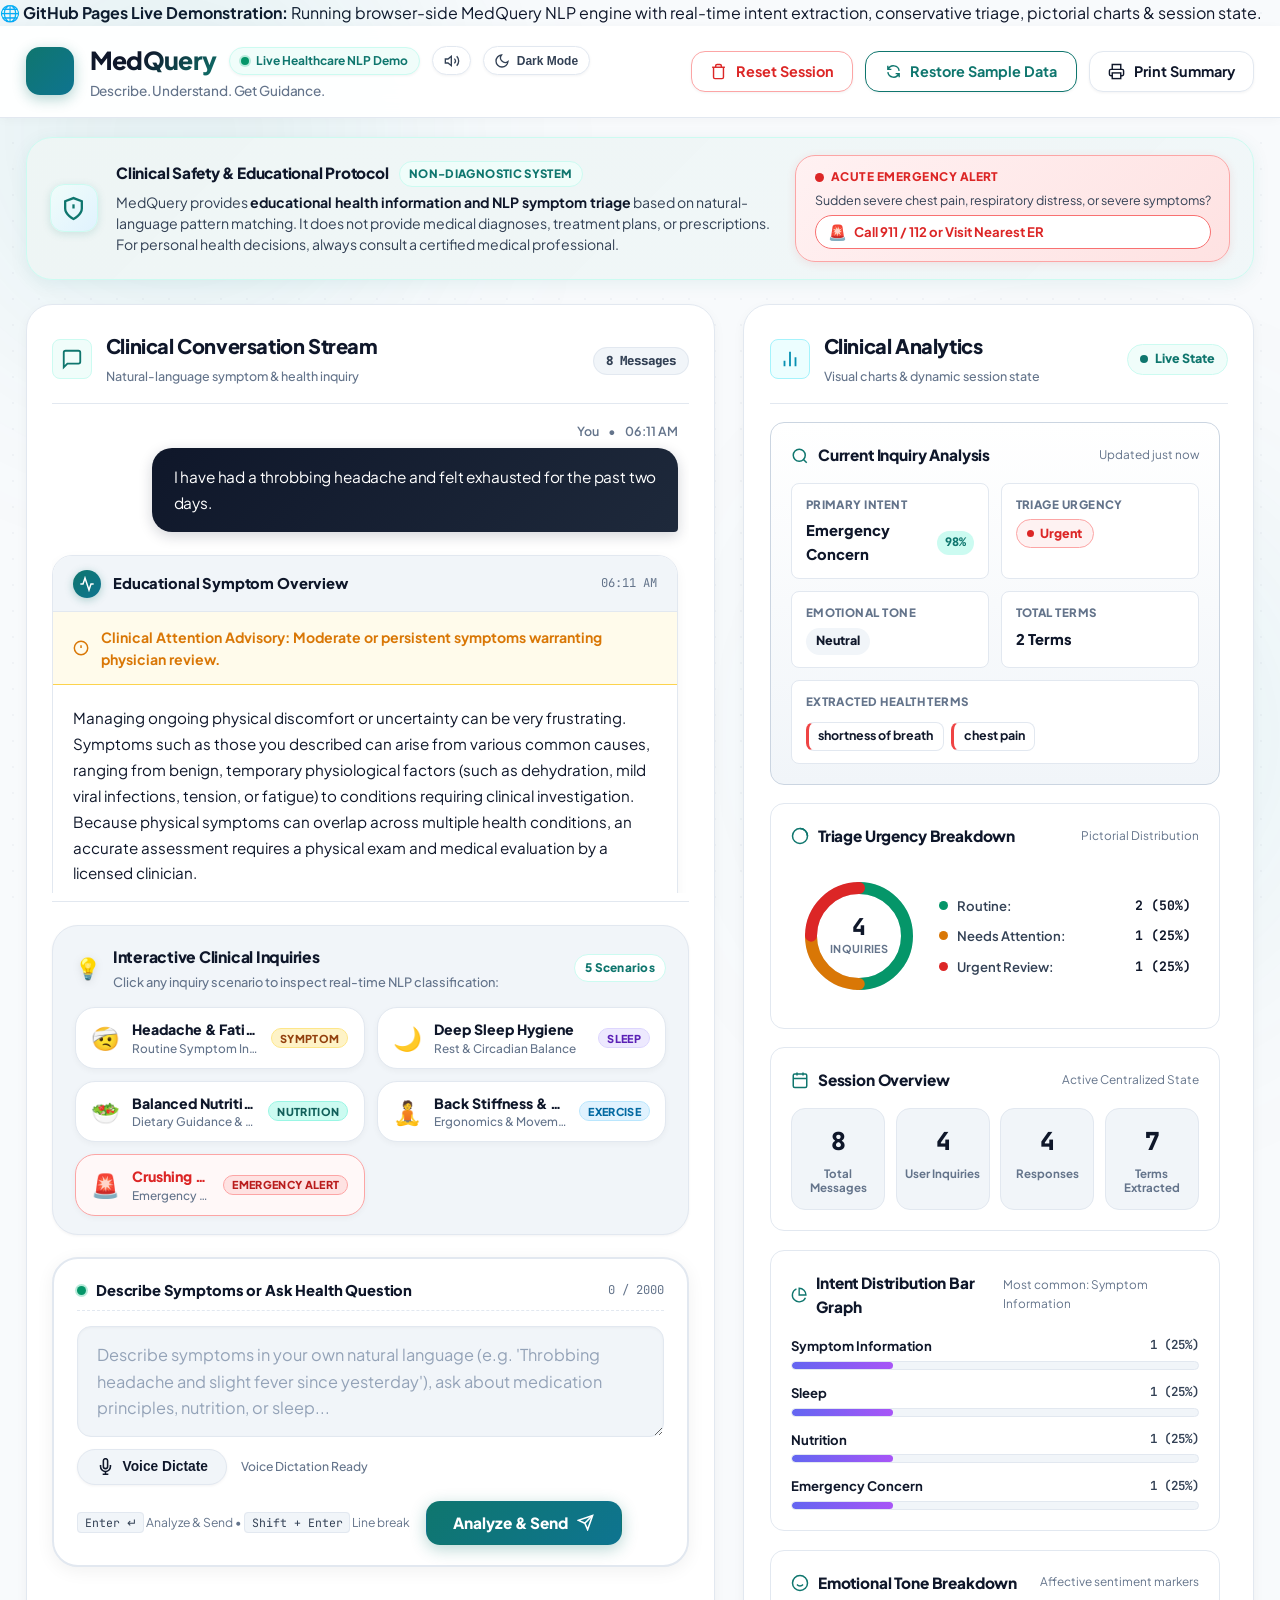
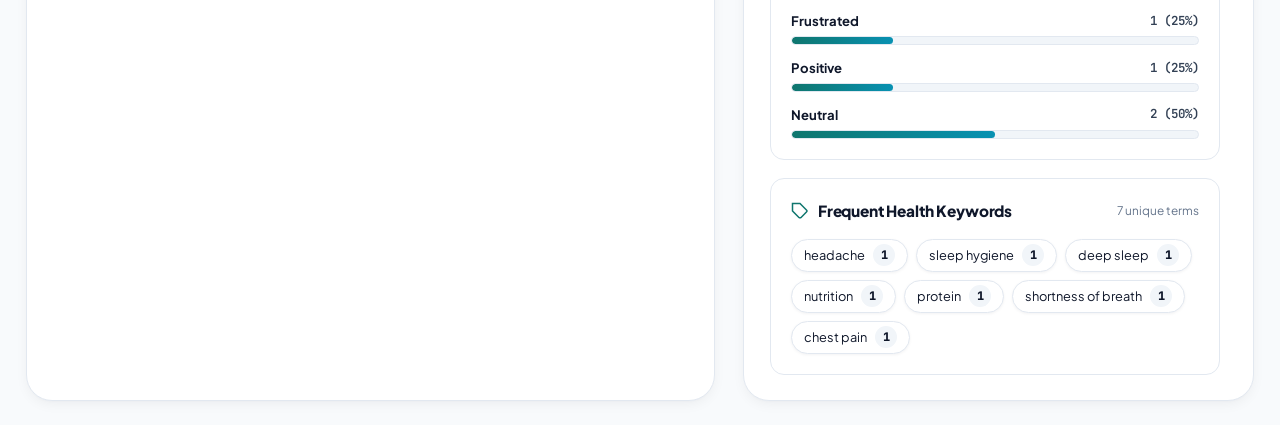
==== commit cf02e4ca: "Enhance clinical safety card placement, create dedicated suggested prompts box, and elevate symptom " ====
--- a/docs/index.html
+++ b/docs/index.html
@@ -1,24 +1,40 @@
 <!DOCTYPE html>
-<html lang="en">
+<html lang="en" data-theme="light">
 <head>
   <meta charset="UTF-8">
   <meta name="viewport" content="width=device-width, initial-scale=1.0">
-  <meta name="description" content="MedQuery — Educational Healthcare Question and Symptom Guidance Assistant. GitHub Pages Interactive Demonstration with Client-Side NLP Engine.">
-  <title>MedQuery — Healthcare Assistant (Interactive Live Demo)</title>
+  <meta name="description" content="MedQuery — Educational Healthcare Question and Symptom Guidance Assistant. GitHub Pages Interactive Demonstration with In-Browser NLP Engine.">
+  <title>MedQuery — Healthcare Question & Symptom Guidance Assistant</title>
   <link rel="stylesheet" href="./assets/css/style.css">
   <link rel="preconnect" href="https://fonts.googleapis.com">
   <link rel="preconnect" href="https://fonts.gstatic.com" crossorigin>
-  <link href="https://fonts.googleapis.com/css2?family=Plus+Jakarta+Sans:ital,wght@0,300;0,400;0,500;0,600;0,700;0,800;1,400&family=JetBrains+Mono:wght@400;500;600&display=swap" rel="stylesheet">
+  <link href="https://fonts.googleapis.com/css2?family=Plus+Jakarta+Sans:ital,wght@0,300;0,400;0,500;0,600;0,700;0,800;1,400&family=JetBrains+Mono:wght@400;500;600;700&display=swap" rel="stylesheet">
 </head>
 <body>
-  <!-- Ambient Animated Clinical Background Grid & Glows -->
+  <!-- Ambient Flowing Medical Background Particles & Gradients -->
   <div class="ambient-glow glow-top-left" aria-hidden="true"></div>
   <div class="ambient-glow glow-bottom-right" aria-hidden="true"></div>
   <div class="grid-overlay" aria-hidden="true"></div>
 
+  <!-- Flowing Medical Animation Particles -->
+  <div class="medical-particles-container no-print" aria-hidden="true">
+    <div class="med-particle p-cross" style="left: 8%; animation-duration: 22s; animation-delay: 0s;">+</div>
+    <div class="med-particle p-pulse" style="left: 22%; animation-duration: 26s; animation-delay: 4s;">
+      <svg viewBox="0 0 24 24" fill="none" stroke="currentColor" stroke-width="2"><path d="M22 12h-4l-3 9L9 3l-3 9H2"/></svg>
+    </div>
+    <div class="med-particle p-dna" style="left: 42%; animation-duration: 30s; animation-delay: 2s;">🧬</div>
+    <div class="med-particle p-cross" style="left: 65%; animation-duration: 24s; animation-delay: 6s;">+</div>
+    <div class="med-particle p-heart" style="left: 78%; animation-duration: 28s; animation-delay: 1s;">
+      <svg viewBox="0 0 24 24" fill="none" stroke="currentColor" stroke-width="1.8"><path d="M19 14c1.49-1.46 3-3.21 3-5.5A5.5 5.5 0 0016.5 3c-1.76 0-3 .5-4.5 2-1.5-1.5-2.74-2-4.5-2A5.5 5.5 0 002 8.5c0 2.3 1.5 4.05 3 5.5l7 7Z"/></svg>
+    </div>
+    <div class="med-particle p-shield" style="left: 92%; animation-duration: 25s; animation-delay: 8s;">
+      <svg viewBox="0 0 24 24" fill="none" stroke="currentColor" stroke-width="1.8"><path d="M12 22s8-4 8-10V5l-8-3-8 3v7c0 6 8 10 8 10z"/></svg>
+    </div>
+  </div>
+
   <!-- Demonstration Notice Banner -->
   <div class="demo-mode-ribbon no-print">
-    <span>🌐 <strong>GitHub Pages Live Demonstration:</strong> Running browser-side MedQuery NLP engine. The full Python + Flask backend and automated test suite are available in the repository.</span>
+    <span>🌐 <strong>GitHub Pages Live Demonstration:</strong> Running browser-side MedQuery NLP engine with real-time intent extraction, conservative triage, pictorial charts & session state.</span>
   </div>
 
   <!-- Print Summary Header (Only rendered when window.print() is executed) -->
@@ -26,7 +42,7 @@
     <div class="print-title-row">
       <div>
         <h1 class="print-app-title">MedQuery • Clinical Conversation Summary</h1>
-        <p class="print-app-tagline">Describe. Understand. Get Guidance. (Educational Healthcare Assistant)</p>
+        <p class="print-app-tagline">Describe. Understand. Get Guidance. (Educational Healthcare NLP Assistant)</p>
       </div>
       <div class="print-meta-right">
         <p><strong>Generated:</strong> <span id="printDate"></span></p>
@@ -45,6 +61,7 @@
     <div class="header-container">
       <div class="brand-group">
         <div class="brand-icon-wrapper" title="MedQuery Clinical Assistant">
+          <!-- Animated ECG Heartbeat Pulse Icon -->
           <svg class="brand-icon" viewBox="0 0 24 24" fill="none" stroke="currentColor" stroke-width="2.2" stroke-linecap="round" stroke-linejoin="round">
             <path class="ecg-path" d="M2 12h3.5l2.5-7 4 14 3.5-10 2 5H22"/>
           </svg>
@@ -52,10 +69,11 @@
         <div class="brand-text">
           <div class="brand-row">
             <span class="brand-title">MedQuery</span>
-            <div class="system-status-pill" title="In-Browser NLP Engine Active">
+            <div class="system-status-pill" title="NLP Pipeline Active">
               <span class="status-dot"></span>
-              <span id="connectionStatusText">In-Browser NLP Demo</span>
-            </div>
+              <span id="connectionStatusText">Live Healthcare NLP Demo</span>
+            </div>
+            <!-- Audio Feedback Toggle Button -->
             <button id="btnAudioToggle" class="btn-icon-toggle" title="Toggle UI sound effects" aria-label="Toggle UI Audio">
               <svg id="iconAudioOn" viewBox="0 0 24 24" fill="none" stroke="currentColor" stroke-width="2" class="mini-icon">
                 <polygon points="11 5 6 9 2 9 2 15 6 15 11 19 11 5"/>
@@ -69,21 +87,50 @@
                 <line x1="8" y1="23" x2="16" y2="23"/>
               </svg>
             </button>
+            <!-- Dark / Light Mode Theme Toggle -->
+            <button id="btnThemeToggle" class="btn-theme-toggle" title="Switch between Dark Mode and Light Mode" aria-label="Toggle Theme">
+              <svg id="iconSun" viewBox="0 0 24 24" fill="none" stroke="currentColor" stroke-width="2" class="theme-icon hidden">
+                <circle cx="12" cy="12" r="5"/>
+                <line x1="12" y1="1" x2="12" y2="3"/>
+                <line x1="12" y1="21" x2="12" y2="23"/>
+                <line x1="4.22" y1="4.22" x2="5.64" y2="5.64"/>
+                <line x1="18.36" y1="18.36" x2="19.78" y2="19.78"/>
+                <line x1="1" y1="12" x2="3" y2="12"/>
+                <line x1="21" y1="12" x2="23" y2="12"/>
+                <line x1="4.22" y1="19.78" x2="5.64" y2="18.36"/>
+                <line x1="18.36" y1="5.64" x2="19.78" y2="4.22"/>
+              </svg>
+              <svg id="iconMoon" viewBox="0 0 24 24" fill="none" stroke="currentColor" stroke-width="2" class="theme-icon">
+                <path d="M21 12.79A9 9 0 1 1 11.21 3 7 7 0 0 0 21 12.79z"/>
+              </svg>
+              <span id="themeLabelText" class="theme-label-text">Dark Mode</span>
+            </button>
           </div>
           <span class="brand-tagline">Describe. Understand. Get Guidance.</span>
         </div>
       </div>
 
-      <!-- Action Toolbar -->
+      <!-- Action Toolbar with 2 Distinct State Action Buttons -->
       <div class="header-actions">
-        <button id="btnDemo" class="btn btn-secondary action-btn-hover" title="Restore sample clinical conversations with multi-turn analytics">
+        <!-- 1. Reset / Clear Button -->
+        <button id="btnClear" class="btn btn-outline-danger action-btn-hover" title="Reset all current messages and restart session">
+          <svg viewBox="0 0 24 24" fill="none" stroke="currentColor" stroke-width="2" class="btn-icon">
+            <polyline points="3 6 5 6 21 6"/>
+            <path d="M19 6v14a2 2 0 01-2 2H7a2 2 0 01-2-2V6m3 0V4a2 2 0 012-2h4a2 2 0 012 2v2"/>
+          </svg>
+          <span>Reset Session</span>
+        </button>
+
+        <!-- 2. Restore / Store Demo Button -->
+        <button id="btnDemo" class="btn btn-outline-primary action-btn-hover" title="Restore verified sample test cases with complete dynamic analytics">
           <svg viewBox="0 0 24 24" fill="none" stroke="currentColor" stroke-width="2" class="btn-icon">
             <path d="M4 4v5h.582m15.356 2A8.001 8.001 0 004.582 9m0 0H9m11 11v-5h-.581m0 0a8.003 8.003 0 01-15.357-2m15.357 2H15"/>
           </svg>
-          <span>Sample Demo</span>
+          <span>Restore Sample Data</span>
         </button>
 
-        <button id="btnPrint" class="btn btn-secondary action-btn-hover" title="Print a professional A4-formatted clinical summary">
+        <!-- Print Summary Button -->
+        <button id="btnPrint" class="btn btn-secondary action-btn-hover" title="Print a clinical consultation summary report">
           <svg viewBox="0 0 24 24" fill="none" stroke="currentColor" stroke-width="2" class="btn-icon">
             <polyline points="6 9 6 2 18 2 18 9"/>
             <path d="M6 18H4a2 2 0 01-2-2v-5a2 2 0 012-2h16a2 2 0 012 2v5a2 2 0 01-2 2h-2"/>
@@ -91,32 +138,50 @@
           </svg>
           <span>Print Summary</span>
         </button>
-
-        <button id="btnClear" class="btn btn-outline-danger action-btn-hover" title="Clear conversation history and reset runtime state">
-          <svg viewBox="0 0 24 24" fill="none" stroke="currentColor" stroke-width="2" class="btn-icon">
-            <polyline points="3 6 5 6 21 6"/>
-            <path d="M19 6v14a2 2 0 01-2 2H7a2 2 0 01-2-2V6m3 0V4a2 2 0 012-2h4a2 2 0 012 2v2"/>
-          </svg>
-          <span>Clear History</span>
-        </button>
-      </div>
-    </div>
-
-    <!-- Safety Disclaimer Ribbon -->
-    <div class="safety-ribbon">
-      <div class="safety-ribbon-content">
-        <div class="safety-badge">
-          <svg class="safety-icon" viewBox="0 0 24 24" fill="none" stroke="currentColor" stroke-width="2">
-            <path d="M12 22s8-4 8-10V5l-8-3-8 3v7c0 6 8 10 8 10z"/>
-          </svg>
-          <span>Clinical Safety Notice</span>
-        </div>
-        <span class="safety-text">
-          MedQuery provides general educational guidance and is not a substitute for professional medical advice, diagnosis, or treatment. In acute emergencies, contact local emergency services (e.g. 911 / 112) immediately.
-        </span>
       </div>
     </div>
   </header>
+
+  <!-- Clinical Safety & Educational Guidance Notice (Prominent Bounded Alert Banner) -->
+  <aside class="safety-banner-section no-print" aria-label="Clinical Protocol & Emergency Guidance">
+    <div class="safety-container">
+      <div class="safety-card-enhanced">
+        <div class="safety-card-left">
+          <div class="safety-icon-bubble">
+            <svg class="safety-shield-icon" viewBox="0 0 24 24" fill="none" stroke="currentColor" stroke-width="2.2">
+              <path d="M12 22s8-4 8-10V5l-8-3-8 3v7c0 6 8 10 8 10z"/>
+              <line x1="12" y1="8" x2="12" y2="12"/>
+              <line x1="12" y1="16" x2="12.01" y2="16"/>
+            </svg>
+          </div>
+          <div class="safety-content">
+            <div class="safety-headline">
+              <span class="safety-title-main">Clinical Safety & Educational Protocol</span>
+              <span class="safety-badge-tag">Non-Diagnostic System</span>
+            </div>
+            <p class="safety-text-detail">
+              MedQuery provides <strong>educational health information and NLP symptom triage</strong> based on natural-language pattern matching. It does not provide medical diagnoses, treatment plans, or prescriptions. For personal health decisions, always consult a certified medical professional.
+            </p>
+          </div>
+        </div>
+        <div class="safety-card-right">
+          <div class="emergency-action-box">
+            <div class="emergency-pulse-indicator">
+              <span class="pulse-beacon-red"></span>
+              <span class="emergency-badge-text">Acute Emergency Alert</span>
+            </div>
+            <p class="emergency-instructions">
+              Sudden severe chest pain, respiratory distress, or severe symptoms?
+            </p>
+            <div class="emergency-dial-pill">
+              <span class="dial-icon">🚨</span>
+              <span>Call <strong>911 / 112</strong> or Visit Nearest ER</span>
+            </div>
+          </div>
+        </div>
+      </div>
+    </div>
+  </aside>
 
   <!-- Main Layout Container -->
   <main class="main-layout no-print">
@@ -139,146 +204,156 @@
         </div>
       </div>
 
-      <!-- Messages Stream -->
-      <div class="messages-stream" id="messagesStream" tabindex="0" aria-live="polite">
-        <!-- Empty State -->
-        <div class="empty-state" id="emptyState">
-          <div class="empty-state-visual">
-            <div class="pulse-ring"></div>
-            <div class="empty-state-icon-card">
-              <svg viewBox="0 0 24 24" fill="none" stroke="currentColor" stroke-width="1.8">
-                <path d="M22 12h-4l-3 9L9 3l-3 9H2"/>
-              </svg>
-            </div>
-          </div>
-          <h3>Welcome to MedQuery Assistant</h3>
-          <p class="empty-state-desc">
-            Describe symptoms you are experiencing, ask about nutrition, sleep hygiene, or medication principles.
-            Our educational NLP engine parses health intents, extracts clinical terms, assigns conservative triage urgency, and analyzes emotional tone in real time.
-          </p>
-          <div class="empty-state-grid">
-            <div class="empty-feature-card">
-              <div class="feature-icon-circle blue">
-                <svg viewBox="0 0 24 24" fill="none" stroke="currentColor" stroke-width="2"><path d="M4 19.5A2.5 2.5 0 0 1 6.5 17H20"/><path d="M6.5 2H20v20H6.5A2.5 2.5 0 0 1 4 19.5v-15A2.5 2.5 0 0 1 6.5 2z"/></svg>
-              </div>
-              <div class="feature-text">
-                <strong>Rule-Based Intent NLP</strong>
-                <span>Classifies 10 healthcare domains with confidence scoring.</span>
-              </div>
-            </div>
-            <div class="empty-feature-card">
-              <div class="feature-icon-circle green">
-                <svg viewBox="0 0 24 24" fill="none" stroke="currentColor" stroke-width="2"><path d="M12 22s8-4 8-10V5l-8-3-8 3v7c0 6 8 10 8 10z"/></svg>
-              </div>
-              <div class="feature-text">
-                <strong>Conservative Triage</strong>
-                <span>Urgent, Needs Attention, and Routine triage categorization.</span>
-              </div>
-            </div>
-            <div class="empty-feature-card">
-              <div class="feature-icon-circle purple">
-                <svg viewBox="0 0 24 24" fill="none" stroke="currentColor" stroke-width="2"><path d="M12 2a10 10 0 1 0 10 10H12V2z"/></svg>
-              </div>
-              <div class="feature-text">
-                <strong>Dynamic Analytics</strong>
-                <span>Zero hardcoded data; aggregates session state live.</span>
-              </div>
-            </div>
-            <div class="empty-feature-card">
-              <div class="feature-icon-circle teal">
-                <svg viewBox="0 0 24 24" fill="none" stroke="currentColor" stroke-width="2"><path d="M12 1a3 3 0 0 0-3 3v8a3 3 0 0 0 6 0V4a3 3 0 0 0-3-3z"/><path d="M19 10v2a7 7 0 0 1-14 0v-2"/><line x1="12" y1="19" x2="12" y2="23"/><line x1="8" y1="23" x2="16" y2="23"/></svg>
-              </div>
-              <div class="feature-text">
-                <strong>Voice Dictation & Read-Aloud</strong>
-                <span>Integrated Speech-to-Text & Text-to-Speech interaction.</span>
-              </div>
-            </div>
-          </div>
-          <p class="empty-prompt-callout">
-            👇 Select a suggested question below or type your inquiry to begin:
-          </p>
-        </div>
-      </div>
-
-      <!-- Suggested Prompts Bar -->
-      <div class="suggested-prompts-bar">
-        <div class="suggested-bar-header">
-          <span class="suggested-label">Interactive Suggested Prompts:</span>
-          <span class="suggested-hint">Click any prompt to populate the input box</span>
-        </div>
-        <div class="suggested-chips-container">
-          <button class="suggested-chip chip-symptom" data-query="I have had a throbbing headache and felt exhausted for the past two days.">
-            <span class="chip-icon">🤕</span>
-            <span class="chip-text">Headache & Fatigue</span>
-            <span class="chip-tag">Symptom</span>
+      <!-- Messages Stream with Visible Enhanced Scrollbar -->
+      <div class="stream-scroll-wrapper">
+        <div class="messages-stream" id="messagesStream" tabindex="0" aria-live="polite">
+          <!-- Empty State (Shown only if conversation is completely cleared) -->
+          <div class="empty-state hidden" id="emptyState">
+            <div class="empty-state-visual">
+              <div class="pulse-ring"></div>
+              <div class="empty-state-icon-card">
+                <svg viewBox="0 0 24 24" fill="none" stroke="currentColor" stroke-width="1.8">
+                  <path d="M22 12h-4l-3 9L9 3l-3 9H2"/>
+                </svg>
+              </div>
+            </div>
+            <h3>Conversation Reset</h3>
+            <p class="empty-state-desc">
+              All interactions have been cleared. Select a suggested scenario below, describe your symptoms, or click <strong>"Restore Sample Data"</strong> to restore verified clinical interactions and analytics.
+            </p>
+          </div>
+        </div>
+
+        <!-- Floating Scroll to Bottom Button -->
+        <button id="btnScrollBottom" class="btn-scroll-bottom hidden" title="Scroll to latest message" aria-label="Scroll to newest messages">
+          <svg viewBox="0 0 24 24" fill="none" stroke="currentColor" stroke-width="2.5" class="scroll-icon">
+            <line x1="12" y1="5" x2="12" y2="19"/>
+            <polyline points="19 12 12 19 5 12"/>
+          </svg>
+          <span>Jump to Latest</span>
+        </button>
+      </div>
+
+      <!-- Separate Dedicated Interactive Clinical Prompts Box -->
+      <div class="suggested-inquiries-card">
+        <div class="suggested-card-header">
+          <div class="suggested-title-group">
+            <span class="suggested-badge-icon">💡</span>
+            <div class="suggested-title-stack">
+              <h3 class="suggested-heading">Interactive Clinical Inquiries</h3>
+              <span class="suggested-subtext">Click any inquiry scenario to inspect real-time NLP classification:</span>
+            </div>
+          </div>
+          <span class="suggested-count-tag">5 Scenarios</span>
+        </div>
+        <div class="suggested-chips-grid">
+          <button type="button" class="suggested-chip chip-symptom" data-query="I have had a throbbing headache and felt exhausted for the past two days.">
+            <span class="chip-avatar">🤕</span>
+            <div class="chip-details">
+              <span class="chip-title">Headache & Fatigue</span>
+              <span class="chip-caption">Routine Symptom Inquiry</span>
+            </div>
+            <span class="chip-tag symptom">Symptom</span>
           </button>
-          <button class="suggested-chip chip-sleep" data-query="How can I improve my sleep hygiene to get more restorative deep sleep?">
-            <span class="chip-icon">🌙</span>
-            <span class="chip-text">Deep Sleep Hygiene</span>
-            <span class="chip-tag">Sleep</span>
+          <button type="button" class="suggested-chip chip-sleep" data-query="How can I improve my sleep hygiene to get more restorative deep sleep?">
+            <span class="chip-avatar">🌙</span>
+            <div class="chip-details">
+              <span class="chip-title">Deep Sleep Hygiene</span>
+              <span class="chip-caption">Rest & Circadian Balance</span>
+            </div>
+            <span class="chip-tag sleep">Sleep</span>
           </button>
-          <button class="suggested-chip chip-nutrition" data-query="What are healthy high-protein snacks to balance daily nutrition and hydration?">
-            <span class="chip-icon">🥗</span>
-            <span class="chip-text">Balanced Nutrition & Protein</span>
-            <span class="chip-tag">Nutrition</span>
+          <button type="button" class="suggested-chip chip-nutrition" data-query="What are healthy high-protein snacks to balance daily nutrition and hydration?">
+            <span class="chip-avatar">🥗</span>
+            <div class="chip-details">
+              <span class="chip-title">Balanced Nutrition</span>
+              <span class="chip-caption">Dietary Guidance & Protein</span>
+            </div>
+            <span class="chip-tag nutrition">Nutrition</span>
           </button>
-          <button class="suggested-chip chip-general" data-query="I am experiencing mild lower back stiffness after prolonged sitting at work.">
-            <span class="chip-icon">🧘</span>
-            <span class="chip-text">Back Stiffness & Posture</span>
-            <span class="chip-tag">Exercise</span>
+          <button type="button" class="suggested-chip chip-general" data-query="I am experiencing mild lower back stiffness after prolonged sitting at work.">
+            <span class="chip-avatar">🧘</span>
+            <div class="chip-details">
+              <span class="chip-title">Back Stiffness & Posture</span>
+              <span class="chip-caption">Ergonomics & Movement</span>
+            </div>
+            <span class="chip-tag exercise">Exercise</span>
           </button>
-          <button class="suggested-chip chip-urgent red-flag" data-query="I feel sudden severe crushing chest pain and shortness of breath!">
-            <span class="chip-icon">🚨</span>
-            <span class="chip-text">Crushing Chest Pain</span>
-            <span class="chip-tag red">Emergency Red Flag</span>
+          <button type="button" class="suggested-chip chip-urgent red-flag" data-query="I feel sudden severe crushing chest pain and shortness of breath!">
+            <span class="chip-avatar">🚨</span>
+            <div class="chip-details">
+              <span class="chip-title">Crushing Chest Pain</span>
+              <span class="chip-caption">Emergency Triage Red Flag</span>
+            </div>
+            <span class="chip-tag red">Emergency Alert</span>
           </button>
         </div>
       </div>
 
-      <!-- Chat Input Bar with Speech Dictation -->
-      <div class="chat-input-wrapper">
+      <!-- Separate Dedicated Health Inquiry & Symptom Input Console Box -->
+      <div class="clinical-input-console">
+        <div class="input-console-header">
+          <div class="input-header-left">
+            <span class="input-status-pulse"></span>
+            <span class="input-console-title">Describe Symptoms or Ask Health Question</span>
+          </div>
+          <div class="input-header-right">
+            <button type="button" id="btnClearInput" class="btn-clear-text hidden" title="Clear typed text">Clear</button>
+            <span class="char-counter" id="charCounter">0 / 2000</span>
+          </div>
+        </div>
+
         <form id="chatForm" class="chat-input-form" onsubmit="return false;">
-          <div class="input-container" id="inputContainer">
+          <div class="input-textarea-wrapper">
             <textarea
               id="messageInput"
               class="message-textarea"
-              placeholder="Describe your symptoms, lifestyle habits, or ask a health question in natural language..."
-              rows="2"
+              placeholder="Describe symptoms in your own natural language (e.g. 'Throbbing headache and slight fever since yesterday'), ask about medication principles, nutrition, or sleep..."
+              rows="3"
               maxlength="2000"
               aria-label="Health inquiry message input"
             ></textarea>
-            <div class="input-footer">
-              <div class="input-tools-left">
-                <button type="button" id="btnVoiceInput" class="btn-tool" title="Dictate symptoms via Voice Input (Microphone)" aria-label="Speech Dictation">
-                  <svg id="micIcon" viewBox="0 0 24 24" fill="none" stroke="currentColor" stroke-width="2" class="tool-icon">
-                    <path d="M12 1a3 3 0 0 0-3 3v8a3 3 0 0 0 6 0V4a3 3 0 0 0-3-3z"/>
-                    <path d="M19 10v2a7 7 0 0 1-14 0v-2"/>
-                    <line x1="12" y1="19" x2="12" y2="23"/>
-                    <line x1="8" y1="23" x2="16" y2="23"/>
-                  </svg>
-                  <span id="micStatusText" class="tool-label">Voice Dictate</span>
-                </button>
-                <span class="char-counter" id="charCounter">0 / 2000</span>
-              </div>
-
-              <div class="input-tools-right">
-                <span class="keyboard-hint">Press <kbd>Enter ↵</kbd> to send • <kbd>Shift + Enter</kbd> for newline</span>
-                <button type="submit" id="btnSend" class="btn btn-primary btn-send-interactive" aria-label="Send message">
-                  <span id="btnSendText">Analyze & Send</span>
-                  <svg id="btnSendIcon" viewBox="0 0 24 24" fill="none" stroke="currentColor" stroke-width="2.2" class="btn-icon">
-                    <line x1="22" y1="2" x2="11" y2="13"/>
-                    <polygon points="22 2 15 22 11 13 2 9 22 2"/>
-                  </svg>
-                  <span id="sendSpinner" class="spinner hidden" aria-hidden="true"></span>
-                </button>
-              </div>
+          </div>
+
+          <div class="input-console-footer">
+            <div class="console-tools-left">
+              <!-- Enlarged Sleek Voice Assistant Dictate Button -->
+              <button type="button" id="btnVoiceInput" class="btn-voice-assistant action-btn-hover" title="Click to dictate symptoms with your microphone" aria-label="Speech Dictation">
+                <div class="mic-wave-container">
+                  <span class="wave-bar"></span>
+                  <span class="wave-bar"></span>
+                  <span class="wave-bar"></span>
+                </div>
+                <svg id="micIcon" viewBox="0 0 24 24" fill="none" stroke="currentColor" stroke-width="2.2" class="tool-icon">
+                  <path d="M12 1a3 3 0 0 0-3 3v8a3 3 0 0 0 6 0V4a3 3 0 0 0-3-3z"/>
+                  <path d="M19 10v2a7 7 0 0 1-14 0v-2"/>
+                  <line x1="12" y1="19" x2="12" y2="23"/>
+                  <line x1="8" y1="23" x2="16" y2="23"/>
+                </svg>
+                <span id="micStatusText" class="tool-label">Voice Dictate</span>
+              </button>
+              <span class="voice-support-label">Voice Dictation Ready</span>
+            </div>
+
+            <div class="console-tools-right">
+              <span class="keyboard-hint">
+                <kbd>Enter ↵</kbd> Analyze & Send • <kbd>Shift + Enter</kbd> Line break
+              </span>
+              <button type="submit" id="btnSend" class="btn btn-primary btn-send-interactive action-btn-hover" aria-label="Analyze and send message">
+                <span id="btnSendText">Analyze & Send</span>
+                <svg id="btnSendIcon" viewBox="0 0 24 24" fill="none" stroke="currentColor" stroke-width="2.2" class="btn-icon">
+                  <line x1="22" y1="2" x2="11" y2="13"/>
+                  <polygon points="22 2 15 22 11 13 2 9 22 2"/>
+                </svg>
+                <span id="sendSpinner" class="spinner hidden" aria-hidden="true"></span>
+              </button>
             </div>
           </div>
         </form>
       </div>
     </section>
 
-    <!-- Right Column: Real-Time Analytics & NLP Inspector -->
+    <!-- Right Column: Real-Time Analytics & Pictorial Charts -->
     <aside class="analytics-panel" aria-label="Healthcare Analytics and NLP Breakdown">
       <div class="panel-header">
         <div class="panel-header-title">
@@ -289,7 +364,7 @@
           </div>
           <div>
             <h2>Clinical Analytics</h2>
-            <span class="panel-subcaption">Real-time session NLP metrics</span>
+            <span class="panel-subcaption">Visual charts & dynamic session state</span>
           </div>
         </div>
         <span class="live-pulse-badge">
@@ -306,7 +381,7 @@
               <svg viewBox="0 0 24 24" fill="none" stroke="currentColor" stroke-width="2" class="card-title-icon"><circle cx="11" cy="11" r="8"/><line x1="21" y1="21" x2="16.65" y2="16.65"/></svg>
               <h3>Current Inquiry Analysis</h3>
             </div>
-            <span class="card-subtitle" id="latestTimestamp">Awaiting inquiry</span>
+            <span class="card-subtitle" id="latestTimestamp">Active interaction</span>
           </div>
           <div class="analysis-grid">
             <div class="metric-cell">
@@ -350,7 +425,52 @@
           </div>
         </div>
 
-        <!-- Card 2: Overview Counters -->
+        <!-- Card 2: Pictorial Representation — Urgency Donut Chart -->
+        <div class="card analytics-card">
+          <div class="card-header">
+            <div class="card-title-group">
+              <svg viewBox="0 0 24 24" fill="none" stroke="currentColor" stroke-width="2" class="card-title-icon">
+                <circle cx="12" cy="12" r="10"/>
+                <path d="M12 2a10 10 0 0 1 10 10"/>
+              </svg>
+              <h3>Triage Urgency Breakdown</h3>
+            </div>
+            <span class="card-subtitle">Pictorial Distribution</span>
+          </div>
+          <div class="chart-donut-wrapper">
+            <div class="donut-svg-container">
+              <svg class="donut-chart-svg" viewBox="0 0 120 120" id="urgencyDonutSvg">
+                <circle class="donut-base-ring" cx="60" cy="60" r="48" fill="none" stroke-width="12"/>
+                <circle class="donut-segment segment-routine" id="donutSegmentRoutine" cx="60" cy="60" r="48" fill="none" stroke-width="12" stroke-dasharray="0 301.6"/>
+                <circle class="donut-segment segment-attention" id="donutSegmentAttention" cx="60" cy="60" r="48" fill="none" stroke-width="12" stroke-dasharray="0 301.6"/>
+                <circle class="donut-segment segment-urgent" id="donutSegmentUrgent" cx="60" cy="60" r="48" fill="none" stroke-width="12" stroke-dasharray="0 301.6"/>
+              </svg>
+              <div class="donut-center-info">
+                <span class="donut-center-num" id="donutCenterNum">0</span>
+                <span class="donut-center-label">Inquiries</span>
+              </div>
+            </div>
+            <div class="donut-legend-list">
+              <div class="donut-legend-item">
+                <span class="legend-color-dot dot-routine"></span>
+                <span class="legend-name">Routine:</span>
+                <strong class="legend-stat" id="legendRoutineStat">0 (0%)</strong>
+              </div>
+              <div class="donut-legend-item">
+                <span class="legend-color-dot dot-attention"></span>
+                <span class="legend-name">Needs Attention:</span>
+                <strong class="legend-stat" id="legendAttentionStat">0 (0%)</strong>
+              </div>
+              <div class="donut-legend-item">
+                <span class="legend-color-dot dot-urgent"></span>
+                <span class="legend-name">Urgent Review:</span>
+                <strong class="legend-stat" id="legendUrgentStat">0 (0%)</strong>
+              </div>
+            </div>
+          </div>
+        </div>
+
+        <!-- Card 3: Session Overview Counters -->
         <div class="card analytics-card">
           <div class="card-header">
             <div class="card-title-group">
@@ -362,7 +482,7 @@
           <div class="stats-counters-grid">
             <div class="stat-counter-box" title="Total messages exchanged in this session">
               <span class="stat-num" id="statTotalMessages">0</span>
-              <span class="stat-title">Total Exchanges</span>
+              <span class="stat-title">Total Messages</span>
             </div>
             <div class="stat-counter-box" title="User inquiries analyzed">
               <span class="stat-num" id="statUserMessages">0</span>
@@ -379,12 +499,12 @@
           </div>
         </div>
 
-        <!-- Card 3: Intent Distribution -->
+        <!-- Card 4: Pictorial Representation — Intent Distribution Bar Graph -->
         <div class="card analytics-card">
           <div class="card-header">
             <div class="card-title-group">
               <svg viewBox="0 0 24 24" fill="none" stroke="currentColor" stroke-width="2" class="card-title-icon"><path d="M21.21 15.89A10 10 0 1 1 8 2.83"/><path d="M22 12A10 10 0 0 0 12 2v10z"/></svg>
-              <h3>Intent Distribution</h3>
+              <h3>Intent Distribution Bar Graph</h3>
             </div>
             <span class="card-subtitle" id="mostCommonIntentLabel">Most common: —</span>
           </div>
@@ -393,49 +513,7 @@
           </div>
         </div>
 
-        <!-- Card 4: Urgency Triage Breakdown -->
-        <div class="card analytics-card">
-          <div class="card-header">
-            <div class="card-title-group">
-              <svg viewBox="0 0 24 24" fill="none" stroke="currentColor" stroke-width="2" class="card-title-icon"><path d="M10.29 3.86L1.82 18a2 2 0 0 0 1.71 3h16.94a2 2 0 0 0 1.71-3L13.71 3.86a2 2 0 0 0-3.42 0z"/><line x1="12" y1="9" x2="12" y2="13"/><line x1="12" y1="17" x2="12.01" y2="17"/></svg>
-              <h3>Urgency Triage Breakdown</h3>
-            </div>
-            <span class="card-subtitle">Conservative classification</span>
-          </div>
-          <div class="urgency-meters">
-            <div class="urgency-meter-row">
-              <div class="meter-info">
-                <span class="meter-name"><span class="dot-urgency routine"></span> Routine Self-Care</span>
-                <span class="meter-val" id="urgencyRoutineCount">0 (0%)</span>
-              </div>
-              <div class="progress-track">
-                <div class="progress-fill routine" id="urgencyRoutineBar" style="width: 0%;"></div>
-              </div>
-            </div>
-
-            <div class="urgency-meter-row">
-              <div class="meter-info">
-                <span class="meter-name"><span class="dot-urgency attention"></span> Needs Attention</span>
-                <span class="meter-val" id="urgencyAttentionCount">0 (0%)</span>
-              </div>
-              <div class="progress-track">
-                <div class="progress-fill attention" id="urgencyAttentionBar" style="width: 0%;"></div>
-              </div>
-            </div>
-
-            <div class="urgency-meter-row">
-              <div class="meter-info">
-                <span class="meter-name"><span class="dot-urgency urgent"></span> Urgent Medical Review</span>
-                <span class="meter-val" id="urgencyUrgentCount">0 (0%)</span>
-              </div>
-              <div class="progress-track">
-                <div class="progress-fill urgent" id="urgencyUrgentBar" style="width: 0%;"></div>
-              </div>
-            </div>
-          </div>
-        </div>
-
-        <!-- Card 5: Tone & Sentiment Distribution -->
+        <!-- Card 5: Emotional Tone Breakdown -->
         <div class="card analytics-card">
           <div class="card-header">
             <div class="card-title-group">
@@ -449,7 +527,7 @@
           </div>
         </div>
 
-        <!-- Card 6: Top Extracted Keywords Cloud -->
+        <!-- Card 6: Frequent Health Keywords Cloud -->
         <div class="card analytics-card">
           <div class="card-header">
             <div class="card-title-group">
@@ -521,7 +599,7 @@
         <p>This will erase all active messages and reset the dynamic analytics counters to zero.</p>
         <div class="alert-box-subtle">
           <svg viewBox="0 0 24 24" fill="none" stroke="currentColor" stroke-width="2" class="alert-icon"><circle cx="12" cy="12" r="10"/><line x1="12" y1="16" x2="12" y2="12"/><line x1="12" y1="8" x2="12.01" y2="8"/></svg>
-          <span>You can restore realistic clinical data at any time by clicking <strong>"Sample Demo"</strong> in the top toolbar.</span>
+          <span>You can restore verified sample clinical interactions at any time by clicking <strong>"Restore Sample Data"</strong> in the top toolbar.</span>
         </div>
       </div>
 
@@ -535,7 +613,7 @@
   <!-- Toast Notification Container -->
   <div class="toast-container" id="toastContainer" aria-live="assertive"></div>
 
-  <!-- In-Browser NLP Engine & App Controller Scripts -->
+  <!-- In-Browser Client NLP Engine + Controller -->
   <script src="./assets/js/nlp-engine.js"></script>
   <script src="./assets/js/app.js"></script>
 </body>
--- a/docs/assets/css/style.css
+++ b/docs/assets/css/style.css
@@ -1,66 +1,126 @@
 /* ==========================================================================
    MedQuery — Healthcare Question & Symptom Guidance Assistant
-   GitHub Pages Demonstration Stylesheet
+   Design System: Dual Theme (Dark / Light), Flowing Medical Atmosphere & Charts
    ========================================================================== */
 
-:root {
-  /* Medical Teal & Slate Palette */
-  --color-primary: #0f766e;           /* Deep Clinical Teal */
+:root, [data-theme="light"] {
+  /* Medical Teal & Slate Palette (Light Mode) */
+  --color-primary: #0f766e;
   --color-primary-hover: #0d5c56;
   --color-primary-active: #042f2e;
   --color-primary-light: #ccfbf1;
   --color-primary-subtle: #f0fdfa;
   --color-cyan-accent: #06b6d4;
 
-  --color-slate-950: #020617;
-  --color-slate-900: #0f172a;         /* High-Contrast Dominant Text */
-  --color-slate-800: #1e293b;
-  --color-slate-700: #334155;
-  --color-slate-600: #475569;
-  --color-slate-500: #64748b;
-  --color-slate-400: #94a3b8;
-  --color-slate-200: #e2e8f0;         /* Pristine Border */
-  --color-slate-100: #f1f5f9;         /* Neutral Fill */
-  --color-slate-50: #f8fafc;          /* Clinical Neutral Background */
-  --color-white: #ffffff;
-
-  /* Clinical Triage Status */
-  --color-routine: #059669;           /* Vibrant Emerald */
+  --color-bg-canvas: #f8fafc;
+  --color-bg-card: #ffffff;
+  --color-bg-card-subtle: #f1f5f9;
+  --color-bg-header: rgba(255, 255, 255, 0.94);
+  --color-border-card: #e2e8f0;
+  --color-border-hover: #cbd5e1;
+
+  --color-text-main: #0f172a;        /* 100% High Contrast */
+  --color-text-muted: #334155;
+  --color-text-subtle: #64748b;
+  --color-text-placeholder: #94a3b8;
+
+  /* Triage Colors */
+  --color-routine: #059669;
   --color-routine-bg: #ecfdf5;
   --color-routine-border: #6ee7b7;
 
-  --color-attention: #d97706;         /* Amber Alert */
+  --color-attention: #d97706;
   --color-attention-bg: #fffbeb;
   --color-attention-border: #fcd34d;
 
-  --color-urgent: #dc2626;            /* Urgent Crimson */
+  --color-urgent: #dc2626;
   --color-urgent-bg: #fef2f2;
   --color-urgent-border: #fca5a5;
 
-  /* Typography */
+  /* Donut chart ring */
+  --color-donut-track: #e2e8f0;
+
+  /* Scrollbar */
+  --color-scrollbar-thumb: #94a3b8;
+  --color-scrollbar-hover: #64748b;
+
+  /* Ambient Particle Opacity */
+  --particle-opacity: 0.18;
+  --glow-opacity: 0.55;
+
+  /* Shadows */
+  --shadow-subtle: 0 1px 3px 0 rgba(15, 23, 42, 0.05);
+  --shadow-card: 0 4px 14px -2px rgba(15, 23, 42, 0.06), 0 2px 4px -2px rgba(15, 23, 42, 0.04);
+  --shadow-card-hover: 0 14px 28px -4px rgba(15, 23, 42, 0.09), 0 4px 8px -2px rgba(15, 23, 42, 0.05);
+  --shadow-modal: 0 25px 50px -12px rgba(15, 23, 42, 0.28);
+}
+
+[data-theme="dark"] {
+  /* Medical Neon Teal & Midnight Slate Palette (Dark Mode) */
+  --color-primary: #14b8a6;
+  --color-primary-hover: #2dd4bf;
+  --color-primary-active: #0d9488;
+  --color-primary-light: #134e4a;
+  --color-primary-subtle: #042f2e;
+  --color-cyan-accent: #38bdf8;
+
+  --color-bg-canvas: #090e1a;         /* Deepest Midnight Hospital Dark */
+  --color-bg-card: #131c31;          /* Elevated Clinical Slate Card */
+  --color-bg-card-subtle: #1e293b;
+  --color-bg-header: rgba(19, 28, 49, 0.94);
+  --color-border-card: #27354f;
+  --color-border-hover: #3b82f6;
+
+  --color-text-main: #f8fafc;        /* High-Contrast Crisp White */
+  --color-text-muted: #e2e8f0;
+  --color-text-subtle: #94a3b8;
+  --color-text-placeholder: #64748b;
+
+  /* Triage Colors */
+  --color-routine: #10b981;
+  --color-routine-bg: #064e3b;
+  --color-routine-border: #059669;
+
+  --color-attention: #f59e0b;
+  --color-attention-bg: #451a03;
+  --color-attention-border: #b45309;
+
+  --color-urgent: #ef4444;
+  --color-urgent-bg: #450a0a;
+  --color-urgent-border: #b91c1c;
+
+  /* Donut chart ring */
+  --color-donut-track: #1e293b;
+
+  /* Scrollbar */
+  --color-scrollbar-thumb: #475569;
+  --color-scrollbar-hover: #94a3b8;
+
+  /* Ambient Particle Opacity */
+  --particle-opacity: 0.32;
+  --glow-opacity: 0.75;
+
+  /* Shadows */
+  --shadow-subtle: 0 1px 3px 0 rgba(0, 0, 0, 0.4);
+  --shadow-card: 0 4px 14px -2px rgba(0, 0, 0, 0.45);
+  --shadow-card-hover: 0 14px 28px -4px rgba(0, 0, 0, 0.6);
+  --shadow-modal: 0 25px 50px -12px rgba(0, 0, 0, 0.8);
+}
+
+:root {
   --font-main: 'Plus Jakarta Sans', -apple-system, BlinkMacSystemFont, "Segoe UI", Roboto, sans-serif;
   --font-mono: 'JetBrains Mono', monospace;
 
-  /* Radii */
   --radius-xs: 4px;
   --radius-sm: 8px;
-  --radius-md: 12px;
-  --radius-lg: 18px;
-  --radius-xl: 24px;
+  --radius-md: 14px;
+  --radius-lg: 20px;
+  --radius-xl: 26px;
   --radius-pill: 9999px;
 
-  /* High-Fidelity Shadows */
-  --shadow-subtle: 0 1px 3px 0 rgba(15, 23, 42, 0.04);
-  --shadow-card: 0 4px 12px -2px rgba(15, 23, 42, 0.05), 0 2px 4px -2px rgba(15, 23, 42, 0.03);
-  --shadow-card-hover: 0 12px 24px -4px rgba(15, 23, 42, 0.08), 0 4px 8px -2px rgba(15, 23, 42, 0.04);
-  --shadow-modal: 0 25px 50px -12px rgba(15, 23, 42, 0.25);
-  --shadow-glow-teal: 0 0 15px rgba(15, 118, 110, 0.25);
-  --shadow-glow-red: 0 0 15px rgba(220, 38, 38, 0.3);
-
-  /* Transitions */
   --transition-fast: 160ms cubic-bezier(0.4, 0, 0.2, 1);
-  --transition-smooth: 260ms cubic-bezier(0.16, 1, 0.3, 1);
-  --transition-spring: 400ms cubic-bezier(0.34, 1.56, 0.64, 1);
+  --transition-smooth: 280ms cubic-bezier(0.16, 1, 0.3, 1);
+  --transition-spring: 450ms cubic-bezier(0.34, 1.56, 0.64, 1);
 }
 
 /* Base Reset & Smooth Rendering */
@@ -76,9 +136,9 @@
 
 body {
   font-family: var(--font-main);
-  background-color: var(--color-slate-50);
-  color: var(--color-slate-900);
-  line-height: 1.55;
+  background-color: var(--color-bg-canvas);
+  color: var(--color-text-main);
+  line-height: 1.6;
   -webkit-font-smoothing: antialiased;
   -moz-osx-font-smoothing: grayscale;
   min-height: 100vh;
@@ -86,6 +146,7 @@
   flex-direction: column;
   position: relative;
   overflow-x: hidden;
+  transition: background-color var(--transition-smooth), color var(--transition-smooth);
 }
 
 body.modal-open {
@@ -96,55 +157,90 @@
 .ambient-glow {
   position: fixed;
   border-radius: 50%;
-  filter: blur(100px);
+  filter: blur(120px);
+  pointer-events: none;
+  z-index: 0;
+  opacity: var(--glow-opacity);
+  transition: opacity var(--transition-smooth);
+}
+
+.glow-top-left {
+  top: -140px;
+  left: -100px;
+  width: 550px;
+  height: 550px;
+  background: radial-gradient(circle, rgba(15, 118, 110, 0.25) 0%, rgba(6, 182, 212, 0.08) 60%, transparent 80%);
+}
+
+.glow-bottom-right {
+  bottom: -160px;
+  right: -120px;
+  width: 650px;
+  height: 650px;
+  background: radial-gradient(circle, rgba(6, 182, 212, 0.2) 0%, rgba(15, 118, 110, 0.06) 60%, transparent 80%);
+}
+
+.grid-overlay {
+  position: fixed;
+  inset: 0;
+  background-image: radial-gradient(rgba(148, 163, 184, 0.12) 1px, transparent 0);
+  background-size: 26px 26px;
   pointer-events: none;
   z-index: 0;
   opacity: 0.6;
 }
 
-.glow-top-left {
-  top: -120px;
-  left: -80px;
-  width: 500px;
-  height: 500px;
-  background: radial-gradient(circle, rgba(15, 118, 110, 0.15) 0%, rgba(6, 182, 212, 0.05) 60%, transparent 80%);
-}
-
-.glow-bottom-right {
-  bottom: -150px;
-  right: -100px;
-  width: 600px;
-  height: 600px;
-  background: radial-gradient(circle, rgba(6, 182, 212, 0.12) 0%, rgba(15, 118, 110, 0.04) 60%, transparent 80%);
-}
-
-.grid-overlay {
+/* ==========================================================================
+   Flowing Medical Ambient Particles
+   ========================================================================== */
+
+.medical-particles-container {
   position: fixed;
   inset: 0;
-  background-image: radial-gradient(rgba(148, 163, 184, 0.15) 1px, transparent 0);
-  background-size: 24px 24px;
   pointer-events: none;
   z-index: 0;
-  opacity: 0.7;
-}
-
-/* Demonstration Notice Banner */
-.demo-mode-ribbon {
-  background: linear-gradient(90deg, #0e7490 0%, #0f766e 100%);
-  color: #ffffff;
-  padding: 0.35rem 1.5rem;
-  font-size: 0.78rem;
-  font-weight: 600;
-  text-align: center;
-  position: relative;
-  z-index: 50;
-  box-shadow: 0 1px 4px rgba(0, 0, 0, 0.1);
-}
-
-.demo-mode-ribbon a {
-  color: #a5f3fc;
-  text-decoration: underline;
-  margin-left: 0.35rem;
+  overflow: hidden;
+}
+
+.med-particle {
+  position: absolute;
+  bottom: -60px;
+  font-size: 24px;
+  color: var(--color-primary);
+  opacity: var(--particle-opacity);
+  animation: float-up linear infinite;
+  display: flex;
+  align-items: center;
+  justify-content: center;
+  filter: drop-shadow(0 2px 6px rgba(15, 118, 110, 0.2));
+}
+
+.med-particle svg {
+  width: 28px;
+  height: 28px;
+}
+
+.p-cross {
+  font-weight: 800;
+  font-size: 32px;
+  line-height: 1;
+}
+
+@keyframes float-up {
+  0% {
+    transform: translateY(0) rotate(0deg) scale(0.85);
+    opacity: 0;
+  }
+  10% {
+    opacity: var(--particle-opacity);
+  }
+  90% {
+    opacity: var(--particle-opacity);
+  }
+  100% {
+    transform: translateY(-110vh) rotate(360deg) scale(1.15);
+    opacity: 0;
+  }
 }
 
 /* ==========================================================================
@@ -152,20 +248,21 @@
    ========================================================================== */
 
 .app-header {
-  background-color: rgba(255, 255, 255, 0.92);
-  backdrop-filter: blur(12px);
-  -webkit-backdrop-filter: blur(12px);
-  border-bottom: 1px solid var(--color-slate-200);
+  background-color: var(--color-bg-header);
+  backdrop-filter: blur(14px);
+  -webkit-backdrop-filter: blur(14px);
+  border-bottom: 1px solid var(--color-border-card);
   position: sticky;
   top: 0;
   z-index: 40;
-  box-shadow: 0 2px 10px rgba(15, 23, 42, 0.02);
+  box-shadow: 0 2px 10px rgba(0, 0, 0, 0.03);
+  transition: background-color var(--transition-smooth), border-color var(--transition-smooth);
 }
 
 .header-container {
-  max-width: 1440px;
+  max-width: 1480px;
   margin: 0 auto;
-  padding: 0.85rem 1.5rem;
+  padding: 0.95rem 1.6rem;
   display: flex;
   align-items: center;
   justify-content: space-between;
@@ -177,32 +274,32 @@
 .brand-group {
   display: flex;
   align-items: center;
-  gap: 0.95rem;
+  gap: 1rem;
 }
 
 .brand-icon-wrapper {
-  width: 46px;
-  height: 46px;
+  width: 48px;
+  height: 48px;
   border-radius: var(--radius-md);
   background: linear-gradient(135deg, #0f766e 0%, #0e7490 100%);
   display: flex;
   align-items: center;
   justify-content: center;
   color: #ffffff;
-  box-shadow: 0 4px 12px rgba(15, 118, 110, 0.28);
+  box-shadow: 0 4px 14px rgba(15, 118, 110, 0.32);
   position: relative;
   overflow: hidden;
   transition: transform var(--transition-smooth), box-shadow var(--transition-smooth);
 }
 
 .brand-icon-wrapper:hover {
-  transform: scale(1.05) rotate(-2deg);
-  box-shadow: 0 6px 18px rgba(15, 118, 110, 0.4);
+  transform: scale(1.06) rotate(-2deg);
+  box-shadow: 0 6px 20px rgba(15, 118, 110, 0.45);
 }
 
 .brand-icon {
-  width: 26px;
-  height: 26px;
+  width: 28px;
+  height: 28px;
 }
 
 .ecg-path {
@@ -226,15 +323,15 @@
 .brand-row {
   display: flex;
   align-items: center;
-  gap: 0.65rem;
+  gap: 0.75rem;
 }
 
 .brand-title {
-  font-size: 1.45rem;
-  font-weight: 800;
-  color: var(--color-slate-900);
+  font-size: 1.55rem;
+  font-weight: 800;
+  color: var(--color-text-main);
   letter-spacing: -0.025em;
-  background: linear-gradient(135deg, #0f172a 40%, #0f766e 100%);
+  background: linear-gradient(135deg, var(--color-text-main) 40%, var(--color-primary) 100%);
   -webkit-background-clip: text;
   -webkit-text-fill-color: transparent;
 }
@@ -242,20 +339,20 @@
 .system-status-pill {
   display: inline-flex;
   align-items: center;
-  gap: 0.4rem;
-  font-size: 0.74rem;
+  gap: 0.45rem;
+  font-size: 0.75rem;
   font-weight: 700;
-  background: linear-gradient(135deg, var(--color-primary-subtle), #e0f2fe);
+  background: var(--color-primary-subtle);
   color: var(--color-primary);
   border: 1px solid var(--color-primary-light);
   border-radius: var(--radius-pill);
-  padding: 0.18rem 0.65rem;
-  box-shadow: 0 1px 3px rgba(15, 118, 110, 0.08);
+  padding: 0.22rem 0.7rem;
+  box-shadow: 0 1px 3px rgba(0, 0, 0, 0.05);
 }
 
 .status-dot {
-  width: 7px;
-  height: 7px;
+  width: 8px;
+  height: 8px;
   border-radius: 50%;
   background-color: var(--color-routine);
   box-shadow: 0 0 0 2px rgba(16, 185, 129, 0.25);
@@ -267,32 +364,43 @@
   50% { transform: scale(1.3); opacity: 0.6; }
 }
 
-.btn-icon-toggle {
-  background: none;
-  border: 1px solid var(--color-slate-200);
+/* Audio & Theme Toggles */
+.btn-icon-toggle, .btn-theme-toggle {
+  background-color: var(--color-bg-card);
+  border: 1px solid var(--color-border-card);
   border-radius: var(--radius-pill);
-  padding: 0.2rem 0.45rem;
+  padding: 0.35rem 0.65rem;
   cursor: pointer;
   display: inline-flex;
   align-items: center;
-  color: var(--color-slate-600);
+  gap: 0.4rem;
+  color: var(--color-text-muted);
+  font-size: 0.78rem;
+  font-weight: 600;
   transition: all var(--transition-fast);
-}
-
-.btn-icon-toggle:hover {
-  background-color: var(--color-slate-100);
+  box-shadow: var(--shadow-subtle);
+}
+
+.btn-icon-toggle:hover, .btn-theme-toggle:hover {
+  background-color: var(--color-bg-card-subtle);
   color: var(--color-primary);
-  border-color: var(--color-primary-light);
-}
-
-.mini-icon {
-  width: 14px;
-  height: 14px;
+  border-color: var(--color-primary);
+  transform: translateY(-1px);
+}
+
+.mini-icon, .theme-icon {
+  width: 16px;
+  height: 16px;
+}
+
+.theme-label-text {
+  font-size: 0.75rem;
+  font-weight: 600;
 }
 
 .brand-tagline {
-  font-size: 0.82rem;
-  color: var(--color-slate-500);
+  font-size: 0.85rem;
+  color: var(--color-text-subtle);
   font-weight: 500;
   letter-spacing: -0.01em;
 }
@@ -300,67 +408,238 @@
 .header-actions {
   display: flex;
   align-items: center;
+  gap: 0.75rem;
+}
+
+/* ==========================================================================
+   Clinical Safety & Educational Guidance Notice (Enhanced Placement)
+   ========================================================================== */
+
+.safety-banner-section {
+  max-width: 1480px;
+  width: 100%;
+  margin: 1.15rem auto 0;
+  padding: 0 1.6rem;
+  position: relative;
+  z-index: 2;
+}
+
+.safety-card-enhanced {
+  background: linear-gradient(135deg, rgba(15, 118, 110, 0.07) 0%, rgba(14, 116, 144, 0.06) 100%);
+  background-color: var(--color-bg-card);
+  border: 1.5px solid var(--color-primary-light);
+  border-radius: var(--radius-xl);
+  padding: 1.05rem 1.45rem;
+  display: flex;
+  align-items: center;
+  justify-content: space-between;
+  gap: 1.5rem;
+  box-shadow: 0 4px 18px rgba(15, 118, 110, 0.08);
+  transition: all var(--transition-smooth);
+}
+
+[data-theme="dark"] .safety-card-enhanced {
+  background: linear-gradient(135deg, rgba(15, 118, 110, 0.16) 0%, rgba(14, 116, 144, 0.12) 100%);
+  background-color: var(--color-bg-card);
+  border-color: rgba(45, 212, 191, 0.3);
+  box-shadow: 0 4px 20px rgba(0, 0, 0, 0.35);
+}
+
+.safety-card-enhanced:hover {
+  box-shadow: 0 6px 24px rgba(15, 118, 110, 0.14);
+  border-color: var(--color-primary);
+}
+
+.safety-card-left {
+  display: flex;
+  align-items: center;
+  gap: 1.15rem;
+  flex: 1;
+}
+
+.safety-icon-bubble {
+  width: 48px;
+  height: 48px;
+  min-width: 48px;
+  border-radius: var(--radius-md);
+  background: linear-gradient(135deg, var(--color-primary-subtle) 0%, #e0f2fe 100%);
+  color: var(--color-primary);
+  display: flex;
+  align-items: center;
+  justify-content: center;
+  border: 1px solid var(--color-primary-light);
+  box-shadow: 0 2px 8px rgba(15, 118, 110, 0.15);
+}
+
+[data-theme="dark"] .safety-icon-bubble {
+  background: #042f2e;
+  border-color: #0d9488;
+  color: #2dd4bf;
+}
+
+.safety-shield-icon {
+  width: 25px;
+  height: 25px;
+}
+
+.safety-content {
+  display: flex;
+  flex-direction: column;
+  gap: 0.35rem;
+}
+
+.safety-headline {
+  display: flex;
+  align-items: center;
   gap: 0.65rem;
-}
-
-/* Safety Ribbon */
-.safety-ribbon {
-  background: linear-gradient(90deg, #f8fafc 0%, #f1f5f9 100%);
-  border-top: 1px solid var(--color-slate-200);
-  border-bottom: 1px solid var(--color-slate-200);
-  padding: 0.5rem 1.5rem;
-  font-size: 0.8rem;
-  color: var(--color-slate-700);
-}
-
-.safety-ribbon-content {
-  max-width: 1440px;
-  margin: 0 auto;
-  display: flex;
-  align-items: center;
-  gap: 0.75rem;
-}
-
-.safety-badge {
+  flex-wrap: wrap;
+}
+
+.safety-title-main {
+  font-size: 0.96rem;
+  font-weight: 800;
+  color: var(--color-text-main);
+  letter-spacing: -0.015em;
+}
+
+.safety-badge-tag {
+  font-size: 0.72rem;
+  font-weight: 800;
+  padding: 0.16rem 0.58rem;
+  border-radius: var(--radius-pill);
+  background-color: var(--color-primary-subtle);
+  color: var(--color-primary);
+  border: 1px solid var(--color-primary-light);
+  text-transform: uppercase;
+  letter-spacing: 0.03em;
+}
+
+.safety-text-detail {
+  font-size: 0.88rem;
+  color: var(--color-text-muted);
+  line-height: 1.5;
+  margin: 0;
+}
+
+.safety-text-detail strong {
+  color: var(--color-text-main);
+}
+
+.safety-card-right {
+  display: flex;
+  align-items: center;
+  flex-shrink: 0;
+}
+
+.emergency-action-box {
+  background: linear-gradient(135deg, #fff1f2 0%, #fee2e2 100%);
+  border: 1.5px solid #fca5a5;
+  border-radius: var(--radius-lg);
+  padding: 0.75rem 1.15rem;
+  display: flex;
+  flex-direction: column;
+  gap: 0.35rem;
+  min-width: 260px;
+  box-shadow: 0 2px 10px rgba(220, 38, 38, 0.1);
+  transition: all var(--transition-fast);
+}
+
+[data-theme="dark"] .emergency-action-box {
+  background: linear-gradient(135deg, #450a0a 0%, #2b0707 100%);
+  border-color: #991b1b;
+  box-shadow: 0 2px 12px rgba(0, 0, 0, 0.4);
+}
+
+.emergency-action-box:hover {
+  border-color: var(--color-urgent);
+  box-shadow: 0 4px 16px rgba(220, 38, 38, 0.22);
+}
+
+.emergency-pulse-indicator {
+  display: flex;
+  align-items: center;
+  gap: 0.45rem;
+}
+
+.pulse-beacon-red {
+  width: 9px;
+  height: 9px;
+  border-radius: 50%;
+  background-color: var(--color-urgent);
+  box-shadow: 0 0 0 0 rgba(220, 38, 38, 0.7);
+  animation: beacon-red 1.8s infinite;
+}
+
+@keyframes beacon-red {
+  0% { box-shadow: 0 0 0 0 rgba(220, 38, 38, 0.7); }
+  70% { box-shadow: 0 0 0 8px rgba(220, 38, 38, 0); }
+  100% { box-shadow: 0 0 0 0 rgba(220, 38, 38, 0); }
+}
+
+.emergency-badge-text {
+  font-size: 0.74rem;
+  font-weight: 800;
+  color: var(--color-urgent);
+  text-transform: uppercase;
+  letter-spacing: 0.04em;
+}
+
+.emergency-instructions {
+  font-size: 0.78rem;
+  color: var(--color-text-muted);
+  line-height: 1.35;
+  margin: 0;
+}
+
+.emergency-dial-pill {
   display: inline-flex;
   align-items: center;
-  gap: 0.35rem;
+  gap: 0.45rem;
   background-color: #ffffff;
-  border: 1px solid var(--color-slate-200);
+  border: 1px solid #f87171;
   border-radius: var(--radius-pill);
-  padding: 0.15rem 0.55rem;
-  font-size: 0.72rem;
+  padding: 0.25rem 0.75rem;
+  font-size: 0.82rem;
+  color: var(--color-urgent);
   font-weight: 700;
-  color: var(--color-primary);
-  white-space: nowrap;
-}
-
-.safety-icon {
-  width: 15px;
-  height: 15px;
-  color: var(--color-primary);
-  flex-shrink: 0;
-}
-
-.safety-text {
-  font-weight: 500;
-  color: var(--color-slate-600);
-  line-height: 1.4;
+}
+
+[data-theme="dark"] .emergency-dial-pill {
+  background-color: #1a0606;
+  border-color: #ef4444;
+  color: #fca5a5;
+}
+
+.dial-icon {
+  font-size: 0.95rem;
+}
+
+@media (max-width: 992px) {
+  .safety-card-enhanced {
+    flex-direction: column;
+    align-items: flex-start;
+  }
+  .safety-card-right {
+    width: 100%;
+  }
+  .emergency-action-box {
+    width: 100%;
+  }
 }
 
 /* ==========================================================================
-   Buttons & Micro-Animations
+   Buttons & Controls (Enlarged, Clear & Tactile)
    ========================================================================== */
 
 .btn {
   display: inline-flex;
   align-items: center;
   justify-content: center;
-  gap: 0.5rem;
+  gap: 0.55rem;
   font-family: var(--font-main);
-  font-size: 0.86rem;
-  font-weight: 600;
-  padding: 0.6rem 1.05rem;
+  font-size: 0.9rem;
+  font-weight: 700;
+  padding: 0.65rem 1.15rem;
   border-radius: var(--radius-md);
   border: 1px solid transparent;
   cursor: pointer;
@@ -372,52 +651,61 @@
 }
 
 .btn:focus-visible {
-  box-shadow: 0 0 0 3px rgba(15, 118, 110, 0.25);
+  box-shadow: 0 0 0 3px rgba(15, 118, 110, 0.35);
 }
 
 .btn-icon {
-  width: 16px;
-  height: 16px;
+  width: 17px;
+  height: 17px;
   transition: transform var(--transition-fast);
 }
 
 .action-btn-hover:hover .btn-icon {
-  transform: rotate(-8deg) scale(1.1);
+  transform: rotate(-10deg) scale(1.15);
 }
 
 .btn-primary {
   background: linear-gradient(135deg, var(--color-primary) 0%, #0e7490 100%);
   color: #ffffff;
-  box-shadow: 0 2px 8px rgba(15, 118, 110, 0.28);
+  box-shadow: 0 4px 12px rgba(15, 118, 110, 0.3);
 }
 
 .btn-primary:hover:not(:disabled) {
   background: linear-gradient(135deg, var(--color-primary-hover) 0%, #0c647b 100%);
-  box-shadow: 0 4px 14px rgba(15, 118, 110, 0.4);
-  transform: translateY(-1.5px);
-}
-
-.btn-primary:active:not(:disabled) {
-  transform: translateY(0);
+  box-shadow: 0 6px 18px rgba(15, 118, 110, 0.45);
+  transform: translateY(-2px);
+}
+
+.btn-outline-primary {
+  background-color: var(--color-bg-card);
+  color: var(--color-primary);
+  border-color: var(--color-primary);
+  box-shadow: var(--shadow-subtle);
+}
+
+.btn-outline-primary:hover:not(:disabled) {
+  background-color: var(--color-primary-subtle);
+  border-color: var(--color-primary);
+  transform: translateY(-2px);
+  box-shadow: 0 4px 14px rgba(15, 118, 110, 0.2);
 }
 
 .btn-secondary {
-  background-color: #ffffff;
-  color: var(--color-slate-700);
-  border-color: var(--color-slate-200);
+  background-color: var(--color-bg-card);
+  color: var(--color-text-main);
+  border-color: var(--color-border-card);
   box-shadow: var(--shadow-subtle);
 }
 
 .btn-secondary:hover:not(:disabled) {
-  background-color: var(--color-slate-100);
-  border-color: var(--color-slate-400);
-  color: var(--color-slate-900);
-  transform: translateY(-1.5px);
+  background-color: var(--color-bg-card-subtle);
+  border-color: var(--color-border-hover);
+  transform: translateY(-2px);
   box-shadow: var(--shadow-card);
 }
 
 .btn-outline-danger {
-  background-color: #ffffff;
+  background-color: var(--color-bg-card);
   color: var(--color-urgent);
   border-color: var(--color-urgent-border);
   box-shadow: var(--shadow-subtle);
@@ -426,19 +714,19 @@
 .btn-outline-danger:hover:not(:disabled) {
   background-color: var(--color-urgent-bg);
   border-color: var(--color-urgent);
-  box-shadow: 0 2px 8px rgba(220, 38, 38, 0.15);
-  transform: translateY(-1.5px);
+  box-shadow: 0 4px 14px rgba(220, 38, 38, 0.2);
+  transform: translateY(-2px);
 }
 
 .btn-danger {
   background-color: var(--color-urgent);
   color: #ffffff;
-  box-shadow: 0 2px 8px rgba(220, 38, 38, 0.25);
+  box-shadow: 0 4px 12px rgba(220, 38, 38, 0.3);
 }
 
 .btn-danger:hover:not(:disabled) {
   background-color: #b91c1c;
-  transform: translateY(-1.5px);
+  transform: translateY(-2px);
 }
 
 .btn:disabled {
@@ -448,17 +736,17 @@
 }
 
 /* ==========================================================================
-   Main Layout Structure
+   Main Layout Structure (Spacious, Breathable & Fluid)
    ========================================================================== */
 
 .main-layout {
-  max-width: 1440px;
+  max-width: 1480px;
   width: 100%;
   margin: 0 auto;
-  padding: 1.25rem 1.5rem;
+  padding: 1.5rem 1.6rem;
   display: grid;
-  grid-template-columns: minmax(0, 1.35fr) minmax(370px, 1fr);
-  gap: 1.5rem;
+  grid-template-columns: minmax(0, 1.35fr) minmax(390px, 1fr);
+  gap: 1.75rem;
   flex: 1;
   position: relative;
   z-index: 1;
@@ -468,20 +756,20 @@
   display: flex;
   align-items: center;
   justify-content: space-between;
-  padding-bottom: 0.85rem;
-  border-bottom: 1px solid var(--color-slate-200);
-  margin-bottom: 1rem;
+  padding-bottom: 0.95rem;
+  border-bottom: 1px solid var(--color-border-card);
+  margin-bottom: 1.15rem;
 }
 
 .panel-header-title {
   display: flex;
   align-items: center;
-  gap: 0.75rem;
+  gap: 0.85rem;
 }
 
 .icon-bubble {
-  width: 36px;
-  height: 36px;
+  width: 40px;
+  height: 40px;
   border-radius: var(--radius-sm);
   background: var(--color-primary-subtle);
   border: 1px solid var(--color-primary-light);
@@ -497,51 +785,57 @@
   color: #0891b2;
 }
 
+[data-theme="dark"] .icon-bubble.cyan {
+  background: #083344;
+  border-color: #0e7490;
+  color: #38bdf8;
+}
+
 .panel-header-icon {
-  width: 20px;
-  height: 20px;
+  width: 22px;
+  height: 22px;
 }
 
 .panel-header h2 {
-  font-size: 1.15rem;
-  font-weight: 800;
-  color: var(--color-slate-900);
-  letter-spacing: -0.015em;
+  font-size: 1.25rem;
+  font-weight: 800;
+  color: var(--color-text-main);
+  letter-spacing: -0.02em;
 }
 
 .panel-subcaption {
-  font-size: 0.75rem;
-  color: var(--color-slate-500);
+  font-size: 0.78rem;
+  color: var(--color-text-subtle);
   font-weight: 500;
 }
 
 .message-counter-badge {
-  font-size: 0.75rem;
-  font-weight: 700;
+  font-size: 0.78rem;
+  font-weight: 800;
   font-family: var(--font-mono);
-  padding: 0.25rem 0.65rem;
+  padding: 0.28rem 0.75rem;
   border-radius: var(--radius-pill);
-  background-color: var(--color-slate-100);
-  color: var(--color-slate-700);
-  border: 1px solid var(--color-slate-200);
+  background-color: var(--color-bg-card-subtle);
+  color: var(--color-text-muted);
+  border: 1px solid var(--color-border-card);
 }
 
 .live-pulse-badge {
-  font-size: 0.75rem;
-  font-weight: 700;
-  padding: 0.25rem 0.65rem;
+  font-size: 0.78rem;
+  font-weight: 800;
+  padding: 0.28rem 0.75rem;
   border-radius: var(--radius-pill);
   background-color: var(--color-primary-subtle);
   color: var(--color-primary);
   border: 1px solid var(--color-primary-light);
   display: inline-flex;
   align-items: center;
-  gap: 0.4rem;
+  gap: 0.45rem;
 }
 
 .pulse-beacon {
-  width: 7px;
-  height: 7px;
+  width: 8px;
+  height: 8px;
   border-radius: 50%;
   background-color: var(--color-primary);
   box-shadow: 0 0 0 0 rgba(15, 118, 110, 0.7);
@@ -550,75 +844,138 @@
 
 @keyframes beacon-ring {
   0% { box-shadow: 0 0 0 0 rgba(15, 118, 110, 0.7); }
-  70% { box-shadow: 0 0 0 6px rgba(15, 118, 110, 0); }
+  70% { box-shadow: 0 0 0 7px rgba(15, 118, 110, 0); }
   100% { box-shadow: 0 0 0 0 rgba(15, 118, 110, 0); }
 }
 
 /* ==========================================================================
-   Left Panel: Conversation Hub
+   Left Panel: Conversation Hub & Scrolling Options
    ========================================================================== */
 
 .conversation-panel {
-  background-color: rgba(255, 255, 255, 0.95);
-  border: 1px solid var(--color-slate-200);
+  background-color: var(--color-bg-card);
+  border: 1px solid var(--color-border-card);
   border-radius: var(--radius-xl);
   box-shadow: var(--shadow-card);
   display: flex;
   flex-direction: column;
-  padding: 1.35rem;
-  height: calc(100vh - 180px);
+  padding: 1.6rem;
+  min-height: 840px;
   position: sticky;
-  top: 130px;
-  transition: box-shadow var(--transition-smooth);
+  top: 85px;
+  transition: all var(--transition-smooth);
 }
 
 .conversation-panel:hover {
   box-shadow: var(--shadow-card-hover);
 }
 
+.stream-scroll-wrapper {
+  position: relative;
+  min-height: 320px;
+  max-height: 480px;
+  flex: 1;
+  display: flex;
+  flex-direction: column;
+  overflow: hidden;
+  margin-bottom: 0.25rem;
+  padding-bottom: 0.5rem;
+  border-bottom: 1px solid var(--color-border-card);
+}
+
+/* High Visibility, Smooth Scrollbar */
 .messages-stream {
   flex: 1;
   overflow-y: auto;
-  padding-right: 0.5rem;
+  padding-right: 0.65rem;
   display: flex;
   flex-direction: column;
-  gap: 1.35rem;
-  margin-bottom: 0.75rem;
+  gap: 1.45rem;
+  scroll-behavior: smooth;
 }
 
 .messages-stream::-webkit-scrollbar,
 .analytics-scroll-body::-webkit-scrollbar,
 .modal-body::-webkit-scrollbar {
-  width: 6px;
+  width: 8px;
+}
+
+.messages-stream::-webkit-scrollbar-track,
+.analytics-scroll-body::-webkit-scrollbar-track,
+.modal-body::-webkit-scrollbar-track {
+  background: var(--color-bg-card-subtle);
+  border-radius: var(--radius-pill);
 }
 
 .messages-stream::-webkit-scrollbar-thumb,
 .analytics-scroll-body::-webkit-scrollbar-thumb,
 .modal-body::-webkit-scrollbar-thumb {
-  background-color: var(--color-slate-300);
+  background-color: var(--color-scrollbar-thumb);
   border-radius: var(--radius-pill);
+  border: 2px solid var(--color-bg-card);
 }
 
 .messages-stream::-webkit-scrollbar-thumb:hover,
 .analytics-scroll-body::-webkit-scrollbar-thumb:hover,
 .modal-body::-webkit-scrollbar-thumb:hover {
-  background-color: var(--color-slate-400);
+  background-color: var(--color-scrollbar-hover);
+}
+
+/* Floating Jump to Latest Button */
+.btn-scroll-bottom {
+  position: absolute;
+  bottom: 12px;
+  left: 50%;
+  transform: translateX(-50%);
+  z-index: 10;
+  background-color: var(--color-bg-card);
+  color: var(--color-primary);
+  border: 1px solid var(--color-primary-light);
+  border-radius: var(--radius-pill);
+  padding: 0.45rem 1rem;
+  font-size: 0.78rem;
+  font-weight: 700;
+  display: inline-flex;
+  align-items: center;
+  gap: 0.45rem;
+  cursor: pointer;
+  box-shadow: 0 4px 14px rgba(0, 0, 0, 0.15);
+  transition: all var(--transition-fast);
+  animation: bounceSoft 2s infinite;
+}
+
+.btn-scroll-bottom:hover {
+  background-color: var(--color-primary);
+  color: #ffffff;
+  transform: translateX(-50%) translateY(-2px);
+  box-shadow: 0 6px 18px rgba(15, 118, 110, 0.35);
+}
+
+.scroll-icon {
+  width: 14px;
+  height: 14px;
+}
+
+@keyframes bounceSoft {
+  0%, 20%, 50%, 80%, 100% { transform: translateX(-50%) translateY(0); }
+  40% { transform: translateX(-50%) translateY(-5px); }
+  60% { transform: translateX(-50%) translateY(-2px); }
 }
 
 /* Empty State Card */
 .empty-state {
   margin: auto;
   text-align: center;
-  max-width: 580px;
+  max-width: 540px;
   padding: 2.5rem 1.5rem;
   animation: fadeIn 350ms ease-out;
 }
 
 .empty-state-visual {
   position: relative;
-  width: 72px;
-  height: 72px;
-  margin: 0 auto 1.35rem;
+  width: 76px;
+  height: 76px;
+  margin: 0 auto 1.45rem;
   display: flex;
   align-items: center;
   justify-content: center;
@@ -626,7 +983,7 @@
 
 .pulse-ring {
   position: absolute;
-  inset: -8px;
+  inset: -10px;
   border-radius: 50%;
   border: 2px solid var(--color-primary-light);
   animation: ripple-pulse 3s infinite;
@@ -639,8 +996,8 @@
 }
 
 .empty-state-icon-card {
-  width: 72px;
-  height: 72px;
+  width: 76px;
+  height: 76px;
   border-radius: 50%;
   background: linear-gradient(135deg, var(--color-primary-subtle) 0%, #e0f2fe 100%);
   color: var(--color-primary);
@@ -648,100 +1005,30 @@
   align-items: center;
   justify-content: center;
   border: 1px solid var(--color-primary-light);
-  box-shadow: 0 4px 14px rgba(15, 118, 110, 0.15);
+  box-shadow: 0 4px 14px rgba(15, 118, 110, 0.2);
 }
 
 .empty-state-icon-card svg {
-  width: 36px;
-  height: 36px;
+  width: 38px;
+  height: 38px;
 }
 
 .empty-state h3 {
-  font-size: 1.45rem;
-  font-weight: 800;
-  color: var(--color-slate-900);
+  font-size: 1.55rem;
+  font-weight: 800;
+  color: var(--color-text-main);
   letter-spacing: -0.02em;
   margin-bottom: 0.65rem;
 }
 
 .empty-state-desc {
-  font-size: 0.92rem;
-  color: var(--color-slate-600);
-  line-height: 1.6;
-  margin-bottom: 1.5rem;
-}
-
-.empty-state-grid {
-  display: grid;
-  grid-template-columns: 1fr 1fr;
-  gap: 0.75rem;
-  text-align: left;
-  margin-bottom: 1.25rem;
-}
-
-.empty-feature-card {
-  background-color: var(--color-slate-50);
-  border: 1px solid var(--color-slate-200);
-  border-radius: var(--radius-md);
-  padding: 0.85rem;
-  display: flex;
-  align-items: flex-start;
-  gap: 0.75rem;
-  transition: all var(--transition-fast);
-}
-
-.empty-feature-card:hover {
-  background-color: #ffffff;
-  border-color: var(--color-slate-300);
-  transform: translateY(-2px);
-  box-shadow: var(--shadow-subtle);
-}
-
-.feature-icon-circle {
-  width: 28px;
-  height: 28px;
-  border-radius: var(--radius-xs);
-  display: flex;
-  align-items: center;
-  justify-content: center;
-  flex-shrink: 0;
-}
-
-.feature-icon-circle.blue { background: #dbeafe; color: #1d4ed8; }
-.feature-icon-circle.green { background: #dcfce7; color: #15803d; }
-.feature-icon-circle.purple { background: #ede9fe; color: #6d28d9; }
-.feature-icon-circle.teal { background: #ccfbf1; color: #0f766e; }
-
-.feature-icon-circle svg {
-  width: 16px;
-  height: 16px;
-}
-
-.feature-text {
-  display: flex;
-  flex-direction: column;
-}
-
-.feature-text strong {
-  font-size: 0.82rem;
-  color: var(--color-slate-900);
-  font-weight: 700;
-}
-
-.feature-text span {
-  font-size: 0.74rem;
-  color: var(--color-slate-500);
-  line-height: 1.35;
-}
-
-.empty-prompt-callout {
-  font-size: 0.85rem;
-  font-weight: 600;
-  color: var(--color-primary);
+  font-size: 0.95rem;
+  color: var(--color-text-muted);
+  line-height: 1.65;
 }
 
 /* ==========================================================================
-   Chat Message Bubbles
+   Chat Message Bubbles (High Contrast & Clear Typography)
    ========================================================================== */
 
 .message-bubble {
@@ -751,36 +1038,42 @@
 }
 
 @keyframes slideFadeIn {
-  from { opacity: 0; transform: translateY(10px) scale(0.98); }
+  from { opacity: 0; transform: translateY(12px) scale(0.98); }
   to { opacity: 1; transform: translateY(0) scale(1); }
 }
 
 .message-user {
   align-self: flex-end;
-  max-width: 82%;
+  max-width: 84%;
 }
 
 .message-user .bubble-header {
   display: flex;
   align-items: center;
   justify-content: flex-end;
-  gap: 0.5rem;
-  font-size: 0.74rem;
-  color: var(--color-slate-500);
-  margin-bottom: 0.3rem;
-  font-weight: 500;
+  gap: 0.55rem;
+  font-size: 0.78rem;
+  color: var(--color-text-subtle);
+  margin-bottom: 0.35rem;
+  font-weight: 600;
 }
 
 .message-user .bubble-content {
   background: linear-gradient(135deg, #0f172a 0%, #1e293b 100%);
   color: #ffffff;
-  padding: 0.95rem 1.25rem;
+  padding: 1.05rem 1.35rem;
   border-radius: var(--radius-lg) var(--radius-lg) 4px var(--radius-lg);
-  font-size: 0.93rem;
-  line-height: 1.6;
-  box-shadow: 0 4px 12px rgba(15, 23, 42, 0.15);
+  font-size: 0.96rem;
+  line-height: 1.65;
+  box-shadow: 0 4px 14px rgba(15, 23, 42, 0.18);
   letter-spacing: -0.01em;
   word-break: break-word;
+}
+
+[data-theme="dark"] .message-user .bubble-content {
+  background: linear-gradient(135deg, #1e293b 0%, #334155 100%);
+  color: #f8fafc;
+  border: 1px solid #475569;
 }
 
 .message-assistant {
@@ -789,8 +1082,8 @@
 }
 
 .assistant-card {
-  background-color: #ffffff;
-  border: 1px solid var(--color-slate-200);
+  background-color: var(--color-bg-card);
+  border: 1px solid var(--color-border-card);
   border-radius: var(--radius-lg);
   box-shadow: var(--shadow-card);
   overflow: hidden;
@@ -799,13 +1092,13 @@
 
 .assistant-card:hover {
   box-shadow: var(--shadow-card-hover);
-  border-color: #cbd5e1;
+  border-color: var(--color-border-hover);
 }
 
 .assistant-header-bar {
-  background: linear-gradient(90deg, #f8fafc 0%, #ffffff 100%);
-  border-bottom: 1px solid var(--color-slate-200);
-  padding: 0.75rem 1.15rem;
+  background: var(--color-bg-card-subtle);
+  border-bottom: 1px solid var(--color-border-card);
+  padding: 0.85rem 1.25rem;
   display: flex;
   align-items: center;
   justify-content: space-between;
@@ -814,46 +1107,47 @@
 .assistant-title-group {
   display: flex;
   align-items: center;
-  gap: 0.65rem;
+  gap: 0.75rem;
 }
 
 .assistant-avatar {
-  width: 26px;
-  height: 26px;
+  width: 28px;
+  height: 28px;
   border-radius: 50%;
   background: linear-gradient(135deg, var(--color-primary), #0e7490);
   color: #ffffff;
   display: flex;
   align-items: center;
   justify-content: center;
-  box-shadow: 0 2px 6px rgba(15, 118, 110, 0.25);
+  box-shadow: 0 2px 8px rgba(15, 118, 110, 0.3);
 }
 
 .assistant-avatar svg {
-  width: 15px;
-  height: 15px;
+  width: 16px;
+  height: 16px;
 }
 
 .assistant-title {
+  font-size: 0.92rem;
+  font-weight: 800;
+  color: var(--color-text-main);
+  letter-spacing: -0.01em;
+}
+
+.assistant-timestamp {
+  font-size: 0.76rem;
+  color: var(--color-text-subtle);
+  font-family: var(--font-mono);
+}
+
+/* Urgency Alert Banners */
+.urgency-alert-banner {
+  padding: 0.85rem 1.25rem;
   font-size: 0.88rem;
-  font-weight: 800;
-  color: var(--color-slate-900);
-  letter-spacing: -0.01em;
-}
-
-.assistant-timestamp {
-  font-size: 0.74rem;
-  color: var(--color-slate-400);
-  font-family: var(--font-mono);
-}
-
-.urgency-alert-banner {
-  padding: 0.75rem 1.15rem;
-  font-size: 0.84rem;
   font-weight: 700;
   display: flex;
   align-items: center;
-  gap: 0.65rem;
+  gap: 0.75rem;
 }
 
 .urgency-alert-banner.urgent {
@@ -865,7 +1159,7 @@
 
 @keyframes pulse-urgent-banner {
   0%, 100% { background-color: var(--color-urgent-bg); }
-  50% { background-color: #fee2e2; }
+  50% { filter: brightness(1.15); }
 }
 
 .urgency-alert-banner.attention {
@@ -875,84 +1169,86 @@
 }
 
 .assistant-body {
-  padding: 1.15rem;
-  font-size: 0.92rem;
-  color: var(--color-slate-800);
-  line-height: 1.65;
-}
-
+  padding: 1.25rem;
+  font-size: 0.95rem;
+  color: var(--color-text-main);
+  line-height: 1.7;
+}
+
+/* Next Steps Checklist Card */
 .next-steps-card {
-  margin: 1rem 0 0.5rem;
-  background: linear-gradient(135deg, var(--color-primary-subtle) 0%, #f0fdf4 100%);
+  margin: 1.15rem 0 0.5rem;
+  background: var(--color-primary-subtle);
   border: 1px solid var(--color-primary-light);
   border-radius: var(--radius-md);
-  padding: 0.95rem 1.15rem;
+  padding: 1rem 1.25rem;
   box-shadow: var(--shadow-subtle);
 }
 
 .next-steps-title {
-  font-size: 0.78rem;
+  font-size: 0.82rem;
   font-weight: 800;
   text-transform: uppercase;
   letter-spacing: 0.05em;
   color: var(--color-primary);
-  margin-bottom: 0.6rem;
-  display: flex;
-  align-items: center;
-  gap: 0.45rem;
+  margin-bottom: 0.65rem;
+  display: flex;
+  align-items: center;
+  gap: 0.5rem;
 }
 
 .next-steps-list {
   list-style: none;
   display: flex;
   flex-direction: column;
-  gap: 0.45rem;
+  gap: 0.55rem;
 }
 
 .next-steps-list li {
-  font-size: 0.86rem;
-  color: var(--color-slate-800);
+  font-size: 0.9rem;
+  color: var(--color-text-main);
   display: flex;
   align-items: flex-start;
-  gap: 0.5rem;
-  line-height: 1.5;
+  gap: 0.55rem;
+  line-height: 1.55;
 }
 
 .next-steps-list li::before {
   content: "✔";
   color: var(--color-routine);
   font-weight: 800;
-  font-size: 0.85rem;
+  font-size: 0.9rem;
   line-height: 1.4;
 }
 
+/* Assistant Footer Bar */
 .assistant-footer-bar {
-  background-color: var(--color-slate-50);
-  border-top: 1px solid var(--color-slate-200);
-  padding: 0.65rem 1.15rem;
+  background-color: var(--color-bg-card-subtle);
+  border-top: 1px solid var(--color-border-card);
+  padding: 0.75rem 1.25rem;
   display: flex;
   align-items: center;
   justify-content: space-between;
   flex-wrap: wrap;
-  gap: 0.65rem;
+  gap: 0.75rem;
 }
 
 .metadata-pills-row {
   display: flex;
   align-items: center;
   flex-wrap: wrap;
-  gap: 0.45rem;
+  gap: 0.5rem;
 }
 
 .pill {
-  font-size: 0.72rem;
+  font-size: 0.76rem;
   font-weight: 700;
-  padding: 0.22rem 0.6rem;
+  padding: 0.25rem 0.65rem;
   border-radius: var(--radius-pill);
   display: inline-flex;
   align-items: center;
-  gap: 0.3rem;
-  box-shadow: 0 1px 2px rgba(15, 23, 42, 0.04);
+  gap: 0.35rem;
+  box-shadow: 0 1px 2px rgba(0, 0, 0, 0.05);
 }
 
 .pill-intent {
@@ -961,6 +1257,12 @@
   border: 1px solid #ddd6fe;
 }
 
+[data-theme="dark"] .pill-intent {
+  background-color: #3b0764;
+  color: #e9d5ff;
+  border-color: #6b21a8;
+}
+
 .pill-urgency.routine {
   background-color: var(--color-routine-bg);
   color: var(--color-routine);
@@ -977,46 +1279,46 @@
   background-color: var(--color-urgent-bg);
   color: var(--color-urgent);
   border: 1px solid var(--color-urgent-border);
-  box-shadow: var(--shadow-glow-red);
 }
 
 .pill-tone {
-  background-color: #ffffff;
-  color: var(--color-slate-700);
-  border: 1px solid var(--color-slate-200);
+  background-color: var(--color-bg-card);
+  color: var(--color-text-main);
+  border: 1px solid var(--color-border-card);
 }
 
 .assistant-actions-group {
   display: flex;
   align-items: center;
+  gap: 0.45rem;
+}
+
+.btn-card-action {
+  background: var(--color-bg-card);
+  border: 1px solid var(--color-border-card);
+  border-radius: var(--radius-sm);
+  color: var(--color-text-muted);
+  font-size: 0.78rem;
+  font-weight: 700;
+  padding: 0.35rem 0.65rem;
+  display: inline-flex;
+  align-items: center;
   gap: 0.4rem;
-}
-
-.btn-card-action {
-  background: #ffffff;
-  border: 1px solid var(--color-slate-200);
-  border-radius: var(--radius-sm);
-  color: var(--color-slate-700);
-  font-size: 0.75rem;
-  font-weight: 600;
-  padding: 0.3rem 0.55rem;
-  display: inline-flex;
-  align-items: center;
-  gap: 0.35rem;
   cursor: pointer;
   transition: all var(--transition-fast);
 }
 
 .btn-card-action:hover {
-  background-color: var(--color-slate-100);
-  color: var(--color-slate-900);
-  border-color: var(--color-slate-300);
+  background-color: var(--color-bg-card-subtle);
+  color: var(--color-text-main);
+  border-color: var(--color-border-hover);
+  transform: translateY(-1px);
 }
 
 .btn-card-action.btn-speech:hover {
   background-color: var(--color-primary-subtle);
   color: var(--color-primary);
-  border-color: var(--color-primary-light);
+  border-color: var(--color-primary);
 }
 
 .btn-card-action.btn-inspect {
@@ -1035,222 +1337,501 @@
    Suggested Prompts Bar
    ========================================================================== */
 
-.suggested-prompts-bar {
-  padding: 0.65rem 0;
-  border-top: 1px solid var(--color-slate-200);
+/* ==========================================================================
+   Separate Interactive Clinical Prompts Box
+   ========================================================================== */
+
+.suggested-inquiries-card {
+  background-color: var(--color-bg-card-subtle);
+  border: 1.5px solid var(--color-border-card);
+  border-radius: var(--radius-xl);
+  padding: 1.15rem 1.35rem;
+  margin-top: 1.15rem;
+  box-shadow: var(--shadow-subtle);
+  transition: all var(--transition-smooth);
+}
+
+.suggested-inquiries-card:hover {
+  border-color: var(--color-border-hover);
+  box-shadow: var(--shadow-card);
+}
+
+.suggested-card-header {
+  display: flex;
+  align-items: center;
+  justify-content: space-between;
+  margin-bottom: 0.95rem;
+  flex-wrap: wrap;
+  gap: 0.5rem;
+}
+
+.suggested-title-group {
+  display: flex;
+  align-items: center;
+  gap: 0.75rem;
+}
+
+.suggested-badge-icon {
+  font-size: 1.3rem;
+  line-height: 1;
+  filter: drop-shadow(0 2px 4px rgba(0, 0, 0, 0.1));
+}
+
+.suggested-title-stack {
   display: flex;
   flex-direction: column;
-  gap: 0.5rem;
-}
-
-.suggested-bar-header {
-  display: flex;
-  align-items: center;
-  justify-content: space-between;
-}
-
-.suggested-label {
+  gap: 0.15rem;
+}
+
+.suggested-heading {
+  font-size: 0.98rem;
+  font-weight: 800;
+  color: var(--color-text-main);
+  letter-spacing: -0.015em;
+  margin: 0;
+}
+
+.suggested-subtext {
+  font-size: 0.8rem;
+  color: var(--color-text-subtle);
+  font-weight: 500;
+}
+
+.suggested-count-tag {
   font-size: 0.74rem;
   font-weight: 800;
-  color: var(--color-slate-500);
-  text-transform: uppercase;
-  letter-spacing: 0.04em;
-}
-
-.suggested-hint {
-  font-size: 0.7rem;
-  color: var(--color-slate-400);
-}
-
-.suggested-chips-container {
-  display: flex;
-  flex-wrap: wrap;
-  gap: 0.45rem;
+  padding: 0.22rem 0.65rem;
+  border-radius: var(--radius-pill);
+  background-color: var(--color-bg-card);
+  color: var(--color-primary);
+  border: 1px solid var(--color-primary-light);
+  letter-spacing: 0.02em;
+}
+
+.suggested-chips-grid {
+  display: grid;
+  grid-template-columns: repeat(auto-fit, minmax(200px, 1fr));
+  gap: 0.75rem;
 }
 
 .suggested-chip {
-  background-color: #ffffff;
-  border: 1px solid var(--color-slate-200);
-  border-radius: var(--radius-pill);
-  padding: 0.35rem 0.75rem;
-  font-size: 0.78rem;
-  font-weight: 600;
-  color: var(--color-slate-800);
+  background-color: var(--color-bg-card);
+  border: 1.5px solid var(--color-border-card);
+  border-radius: var(--radius-lg);
+  padding: 0.75rem 0.95rem;
   cursor: pointer;
-  display: inline-flex;
-  align-items: center;
-  gap: 0.45rem;
+  display: flex;
+  align-items: center;
+  gap: 0.75rem;
+  text-align: left;
   transition: all var(--transition-smooth);
-  box-shadow: var(--shadow-subtle);
+  box-shadow: 0 2px 6px rgba(0, 0, 0, 0.04);
+  position: relative;
+  overflow: hidden;
+  font-family: var(--font-main);
+}
+
+.suggested-chip::before {
+  content: '';
+  position: absolute;
+  top: 0;
+  left: 0;
+  width: 4px;
+  height: 100%;
+  background-color: var(--color-primary);
+  opacity: 0;
+  transition: opacity var(--transition-fast);
 }
 
 .suggested-chip:hover {
-  background-color: var(--color-slate-100);
-  border-color: var(--color-slate-400);
-  transform: translateY(-2px);
-  box-shadow: var(--shadow-card);
+  background-color: var(--color-bg-card);
+  border-color: var(--color-primary);
+  transform: translateY(-3px);
+  box-shadow: 0 6px 16px rgba(15, 118, 110, 0.16);
+}
+
+.suggested-chip:hover::before {
+  opacity: 1;
 }
 
 .suggested-chip:active {
   transform: translateY(0);
 }
 
+.chip-avatar {
+  font-size: 1.45rem;
+  line-height: 1;
+  flex-shrink: 0;
+}
+
+.chip-details {
+  display: flex;
+  flex-direction: column;
+  gap: 0.15rem;
+  flex: 1;
+  min-width: 0;
+}
+
+.chip-title {
+  font-size: 0.88rem;
+  font-weight: 800;
+  color: var(--color-text-main);
+  white-space: nowrap;
+  overflow: hidden;
+  text-overflow: ellipsis;
+}
+
+.chip-caption {
+  font-size: 0.74rem;
+  color: var(--color-text-subtle);
+  white-space: nowrap;
+  overflow: hidden;
+  text-overflow: ellipsis;
+  font-weight: 500;
+}
+
+.chip-tag {
+  font-size: 0.68rem;
+  font-weight: 800;
+  padding: 0.16rem 0.5rem;
+  border-radius: var(--radius-pill);
+  background-color: var(--color-bg-card-subtle);
+  color: var(--color-text-muted);
+  text-transform: uppercase;
+  letter-spacing: 0.03em;
+  flex-shrink: 0;
+}
+
+.suggested-chip.chip-symptom .chip-tag {
+  background-color: #fef3c7;
+  color: #92400e;
+  border: 1px solid #fde68a;
+}
+[data-theme="dark"] .suggested-chip.chip-symptom .chip-tag {
+  background-color: #451a03;
+  color: #fde68a;
+  border-color: #78350f;
+}
+
+.suggested-chip.chip-sleep .chip-tag {
+  background-color: #ede9fe;
+  color: #5b21b6;
+  border: 1px solid #ddd6fe;
+}
+[data-theme="dark"] .suggested-chip.chip-sleep .chip-tag {
+  background-color: #2e1065;
+  color: #ddd6fe;
+  border-color: #4c1d95;
+}
+
+.suggested-chip.chip-nutrition .chip-tag {
+  background-color: #ccfbf1;
+  color: #115e59;
+  border: 1px solid #99f6e4;
+}
+[data-theme="dark"] .suggested-chip.chip-nutrition .chip-tag {
+  background-color: #042f2e;
+  color: #99f6e4;
+  border-color: #115e59;
+}
+
+.suggested-chip.chip-general .chip-tag {
+  background-color: #e0f2fe;
+  color: #0369a1;
+  border: 1px solid #bae6fd;
+}
+[data-theme="dark"] .suggested-chip.chip-general .chip-tag {
+  background-color: #082f49;
+  color: #bae6fd;
+  border-color: #0369a1;
+}
+
+/* Emergency Red Flag Chip */
 .suggested-chip.red-flag {
-  border-color: var(--color-urgent-border);
-  color: var(--color-urgent);
-  background-color: var(--color-urgent-bg);
+  border-color: #fca5a5;
+  background-color: #fff8f8;
+}
+[data-theme="dark"] .suggested-chip.red-flag {
+  border-color: #991b1b;
+  background-color: #2a0b0b;
+}
+
+.suggested-chip.red-flag::before {
+  background-color: var(--color-urgent);
 }
 
 .suggested-chip.red-flag:hover {
   border-color: var(--color-urgent);
-  box-shadow: var(--shadow-glow-red);
-}
-
-.chip-tag {
-  font-size: 0.65rem;
-  font-weight: 700;
-  padding: 0.1rem 0.4rem;
-  border-radius: var(--radius-pill);
-  background-color: var(--color-slate-100);
-  color: var(--color-slate-600);
-  text-transform: uppercase;
+  box-shadow: 0 6px 18px rgba(220, 38, 38, 0.25);
+}
+
+.suggested-chip.red-flag .chip-title {
+  color: var(--color-urgent);
 }
 
 .chip-tag.red {
   background-color: #fee2e2;
   color: #b91c1c;
+  border: 1px solid #fca5a5;
+}
+[data-theme="dark"] .chip-tag.red {
+  background-color: #7f1d1d;
+  color: #fecaca;
+  border-color: #b91c1c;
 }
 
 /* ==========================================================================
-   Chat Input Form & Tools
+   Separate Dedicated Health Inquiry & Symptom Input Console Box
    ========================================================================== */
 
-.chat-input-wrapper {
-  margin-top: 0.4rem;
-}
-
-.input-container {
-  background-color: #ffffff;
-  border: 1px solid var(--color-slate-300);
-  border-radius: var(--radius-lg);
-  padding: 0.85rem 1rem;
+.clinical-input-console {
+  background-color: var(--color-bg-card);
+  border: 2px solid var(--color-border-card);
+  border-radius: var(--radius-xl);
+  padding: 1.25rem 1.45rem;
+  margin-top: 1.35rem;
   display: flex;
   flex-direction: column;
-  gap: 0.65rem;
+  gap: 0.95rem;
+  box-shadow: 0 4px 18px rgba(0, 0, 0, 0.06);
+  transition: all var(--transition-smooth);
+}
+
+.clinical-input-console:focus-within {
+  border-color: var(--color-primary);
+  box-shadow: 0 0 0 4px rgba(15, 118, 110, 0.18), 0 8px 26px rgba(0, 0, 0, 0.1);
+}
+
+.input-console-header {
+  display: flex;
+  align-items: center;
+  justify-content: space-between;
+  padding-bottom: 0.5rem;
+  border-bottom: 1px dashed var(--color-border-card);
+}
+
+.input-header-left {
+  display: flex;
+  align-items: center;
+  gap: 0.6rem;
+}
+
+.input-status-pulse {
+  width: 9px;
+  height: 9px;
+  border-radius: 50%;
+  background-color: var(--color-routine);
+  box-shadow: 0 0 0 2px rgba(16, 185, 129, 0.3);
+  animation: pulse-dot 2.2s infinite;
+}
+
+.input-console-title {
+  font-size: 0.92rem;
+  font-weight: 800;
+  color: var(--color-text-main);
+  letter-spacing: -0.01em;
+}
+
+.input-header-right {
+  display: flex;
+  align-items: center;
+  gap: 0.75rem;
+}
+
+.btn-clear-text {
+  font-size: 0.74rem;
+  font-weight: 700;
+  color: var(--color-text-subtle);
+  background: var(--color-bg-card-subtle);
+  border: 1px solid var(--color-border-card);
+  border-radius: var(--radius-pill);
+  padding: 0.18rem 0.55rem;
+  cursor: pointer;
+  transition: all var(--transition-fast);
+}
+
+.btn-clear-text:hover {
+  color: var(--color-urgent);
+  border-color: var(--color-urgent);
+}
+
+.input-textarea-wrapper {
+  position: relative;
+  width: 100%;
+}
+
+.message-textarea {
+  width: 100%;
+  border: 1.5px solid var(--color-border-card);
+  background-color: var(--color-bg-card-subtle);
+  border-radius: var(--radius-md);
+  padding: 0.95rem 1.15rem;
+  resize: vertical;
+  min-height: 85px;
+  max-height: 240px;
+  font-family: var(--font-main);
+  font-size: 1.02rem;
+  color: var(--color-text-main);
+  line-height: 1.6;
+  outline: none;
+  transition: all var(--transition-fast);
+  box-shadow: inset 0 1px 3px rgba(0, 0, 0, 0.04);
+}
+
+.message-textarea:focus {
+  border-color: var(--color-primary);
+  background-color: var(--color-bg-card);
+  box-shadow: inset 0 1px 3px rgba(0, 0, 0, 0.04), 0 0 0 3px var(--color-primary-subtle);
+}
+
+.message-textarea::placeholder {
+  color: var(--color-text-placeholder);
+  font-weight: 400;
+}
+
+.input-console-footer {
+  display: flex;
+  align-items: center;
+  justify-content: space-between;
+  gap: 1rem;
+  flex-wrap: wrap;
+  padding-top: 0.35rem;
+}
+
+.console-tools-left {
+  display: flex;
+  align-items: center;
+  gap: 0.85rem;
+}
+
+/* Enlarged Voice Dictate Button */
+.btn-voice-assistant {
+  background-color: var(--color-bg-card-subtle);
+  border: 1.5px solid var(--color-border-card);
+  border-radius: var(--radius-pill);
+  padding: 0.52rem 1.15rem;
+  font-size: 0.86rem;
+  font-weight: 700;
+  color: var(--color-text-main);
+  display: inline-flex;
+  align-items: center;
+  gap: 0.55rem;
+  cursor: pointer;
   transition: all var(--transition-fast);
   box-shadow: var(--shadow-subtle);
 }
 
-.input-container:focus-within {
-  border-color: var(--color-primary);
-  box-shadow: 0 0 0 3px rgba(15, 118, 110, 0.18), var(--shadow-card);
-}
-
-.message-textarea {
-  width: 100%;
-  border: none;
-  background: transparent;
-  resize: none;
-  font-family: var(--font-main);
-  font-size: 0.94rem;
-  color: var(--color-slate-900);
-  line-height: 1.5;
-  outline: none;
-}
-
-.message-textarea::placeholder {
-  color: var(--color-slate-400);
-}
-
-.input-footer {
-  display: flex;
-  align-items: center;
-  justify-content: space-between;
-  gap: 0.75rem;
-  flex-wrap: wrap;
-}
-
-.input-tools-left {
-  display: flex;
-  align-items: center;
-  gap: 0.75rem;
-}
-
-.btn-tool {
-  background-color: var(--color-slate-100);
-  border: 1px solid var(--color-slate-200);
-  border-radius: var(--radius-pill);
-  padding: 0.3rem 0.65rem;
-  font-size: 0.75rem;
-  font-weight: 600;
-  color: var(--color-slate-700);
-  display: inline-flex;
-  align-items: center;
-  gap: 0.4rem;
-  cursor: pointer;
-  transition: all var(--transition-fast);
-}
-
-.btn-tool:hover {
+.btn-voice-assistant:hover {
   background-color: var(--color-primary-subtle);
   color: var(--color-primary);
-  border-color: var(--color-primary-light);
-}
-
-.btn-tool.listening {
-  background-color: #fee2e2;
-  color: #b91c1c;
-  border-color: #fca5a5;
-  animation: pulse-mic 1.2s infinite;
-}
-
-@keyframes pulse-mic {
-  0%, 100% { transform: scale(1); }
-  50% { transform: scale(1.05); }
+  border-color: var(--color-primary);
+  transform: translateY(-2px);
+  box-shadow: 0 4px 12px rgba(15, 118, 110, 0.18);
+}
+
+.mic-wave-container {
+  display: none;
+  align-items: center;
+  gap: 2px;
+  height: 14px;
+}
+
+.wave-bar {
+  width: 3px;
+  height: 100%;
+  background-color: var(--color-urgent);
+  border-radius: 2px;
+  animation: wavePulse 0.8s ease-in-out infinite alternate;
+}
+
+.wave-bar:nth-child(2) { animation-delay: 0.2s; }
+.wave-bar:nth-child(3) { animation-delay: 0.4s; }
+
+@keyframes wavePulse {
+  0% { height: 20%; }
+  100% { height: 100%; }
+}
+
+.btn-voice-assistant.listening {
+  background-color: var(--color-urgent-bg);
+  color: var(--color-urgent);
+  border-color: var(--color-urgent);
+  box-shadow: 0 0 12px rgba(220, 38, 38, 0.3);
+}
+
+.btn-voice-assistant.listening .mic-wave-container {
+  display: inline-flex;
 }
 
 .tool-icon {
-  width: 14px;
-  height: 14px;
+  width: 17px;
+  height: 17px;
+}
+
+.voice-support-label {
+  font-size: 0.76rem;
+  color: var(--color-text-subtle);
+  font-weight: 500;
+}
+
+@media (max-width: 680px) {
+  .voice-support-label {
+    display: none;
+  }
 }
 
 .char-counter {
-  font-size: 0.74rem;
-  color: var(--color-slate-400);
+  font-size: 0.76rem;
+  color: var(--color-text-subtle);
   font-family: var(--font-mono);
 }
 
-.input-tools-right {
-  display: flex;
-  align-items: center;
-  gap: 0.85rem;
+.console-tools-right {
+  display: flex;
+  align-items: center;
+  gap: 1rem;
 }
 
 .keyboard-hint {
-  font-size: 0.72rem;
-  color: var(--color-slate-500);
+  font-size: 0.76rem;
+  color: var(--color-text-subtle);
   display: none;
 }
 
 kbd {
   font-family: var(--font-mono);
-  background-color: var(--color-slate-100);
-  border: 1px solid var(--color-slate-300);
+  background-color: var(--color-bg-card-subtle);
+  border: 1px solid var(--color-border-card);
   border-radius: 4px;
-  padding: 0.1rem 0.35rem;
-  font-size: 0.68rem;
-  color: var(--color-slate-700);
-}
-
-@media (min-width: 820px) {
+  padding: 0.12rem 0.4rem;
+  font-size: 0.72rem;
+  color: var(--color-text-muted);
+}
+
+@media (min-width: 860px) {
   .keyboard-hint {
     display: inline;
   }
 }
 
+/* Enlarged Send Button */
+.btn-send-interactive {
+  padding: 0.72rem 1.65rem;
+  font-size: 0.96rem;
+  font-weight: 800;
+  border-radius: var(--radius-md);
+  box-shadow: 0 4px 16px rgba(15, 118, 110, 0.3);
+  transition: all var(--transition-smooth);
+}
+
+.btn-send-interactive:hover:not(:disabled) {
+  transform: translateY(-2px);
+  box-shadow: 0 6px 22px rgba(15, 118, 110, 0.42);
+}
+
 .spinner {
-  width: 16px;
-  height: 16px;
+  width: 18px;
+  height: 18px;
   border: 2px solid rgba(255, 255, 255, 0.3);
   border-top-color: #ffffff;
   border-radius: 50%;
@@ -1267,21 +1848,21 @@
 }
 
 /* ==========================================================================
-   Right Panel: Real-Time Analytics & NLP Inspector
+   Right Panel: Real-Time Analytics & Pictorial Charts
    ========================================================================== */
 
 .analytics-panel {
-  background-color: rgba(255, 255, 255, 0.95);
-  border: 1px solid var(--color-slate-200);
+  background-color: var(--color-bg-card);
+  border: 1px solid var(--color-border-card);
   border-radius: var(--radius-xl);
   box-shadow: var(--shadow-card);
   display: flex;
   flex-direction: column;
-  padding: 1.35rem;
-  height: calc(100vh - 180px);
+  padding: 1.6rem;
+  min-height: 840px;
   position: sticky;
-  top: 130px;
-  transition: box-shadow var(--transition-smooth);
+  top: 85px;
+  transition: all var(--transition-smooth);
 }
 
 .analytics-panel:hover {
@@ -1293,78 +1874,79 @@
   overflow-y: auto;
   display: flex;
   flex-direction: column;
-  gap: 1rem;
-  padding-right: 0.4rem;
+  gap: 1.15rem;
+  padding-right: 0.5rem;
 }
 
 .analytics-card {
-  background-color: #ffffff;
-  border: 1px solid var(--color-slate-200);
+  background-color: var(--color-bg-card);
+  border: 1px solid var(--color-border-card);
   border-radius: var(--radius-md);
-  padding: 1.15rem;
+  padding: 1.25rem;
   transition: all var(--transition-smooth);
 }
 
 .analytics-card:hover {
-  border-color: #cbd5e1;
+  border-color: var(--color-border-hover);
   box-shadow: var(--shadow-subtle);
 }
 
 .highlight-card {
-  background: linear-gradient(180deg, #ffffff 0%, var(--color-slate-50) 100%);
-  border-color: #cbd5e1;
+  background: linear-gradient(180deg, var(--color-bg-card) 0%, var(--color-bg-card-subtle) 100%);
+  border-color: var(--color-border-hover);
 }
 
 .card-header {
   display: flex;
   align-items: center;
   justify-content: space-between;
-  margin-bottom: 0.85rem;
+  margin-bottom: 0.95rem;
 }
 
 .card-title-group {
   display: flex;
   align-items: center;
-  gap: 0.45rem;
+  gap: 0.55rem;
 }
 
 .card-title-icon {
-  width: 16px;
-  height: 16px;
+  width: 18px;
+  height: 18px;
   color: var(--color-primary);
 }
 
 .card-header h3 {
-  font-size: 0.92rem;
-  font-weight: 800;
-  color: var(--color-slate-900);
+  font-size: 0.96rem;
+  font-weight: 800;
+  color: var(--color-text-main);
   letter-spacing: -0.01em;
 }
 
 .card-subtitle {
-  font-size: 0.72rem;
-  color: var(--color-slate-500);
-}
-
+  font-size: 0.74rem;
+  color: var(--color-text-subtle);
+}
+
+/* Analysis Grid */
 .analysis-grid {
   display: grid;
   grid-template-columns: 1fr 1fr;
-  gap: 0.65rem;
+  gap: 0.75rem;
 }
 
 .metric-cell {
-  background-color: #ffffff;
-  border: 1px solid var(--color-slate-200);
+  background-color: var(--color-bg-card);
+  border: 1px solid var(--color-border-card);
   border-radius: var(--radius-sm);
-  padding: 0.65rem 0.75rem;
+  padding: 0.75rem 0.85rem;
   display: flex;
   flex-direction: column;
-  gap: 0.25rem;
+  gap: 0.3rem;
   transition: border-color var(--transition-fast);
 }
 
 .metric-cell:hover {
-  border-color: var(--color-primary-light);
+  border-color: var(--color-primary);
 }
 
 .metric-cell.full-width {
@@ -1372,49 +1954,49 @@
 }
 
 .metric-sublabel {
-  font-size: 0.68rem;
-  font-weight: 700;
+  font-size: 0.72rem;
+  font-weight: 800;
   text-transform: uppercase;
   letter-spacing: 0.04em;
-  color: var(--color-slate-500);
+  color: var(--color-text-subtle);
 }
 
 .metric-value-row {
   display: flex;
   align-items: center;
-  gap: 0.5rem;
+  gap: 0.55rem;
 }
 
 .metric-highlight {
-  font-size: 0.88rem;
-  font-weight: 800;
-  color: var(--color-slate-900);
+  font-size: 0.92rem;
+  font-weight: 800;
+  color: var(--color-text-main);
   text-transform: capitalize;
 }
 
 .confidence-pill {
-  font-size: 0.7rem;
-  font-weight: 700;
+  font-size: 0.74rem;
+  font-weight: 800;
   font-family: var(--font-mono);
   background-color: var(--color-primary-light);
-  color: var(--color-primary-hover);
+  color: var(--color-primary);
   border-radius: var(--radius-pill);
-  padding: 0.12rem 0.45rem;
+  padding: 0.14rem 0.5rem;
 }
 
 .urgency-tag, .tone-tag {
-  font-size: 0.75rem;
-  font-weight: 700;
-  padding: 0.2rem 0.6rem;
+  font-size: 0.78rem;
+  font-weight: 800;
+  padding: 0.22rem 0.65rem;
   border-radius: var(--radius-pill);
   display: inline-flex;
   align-items: center;
-  gap: 0.35rem;
+  gap: 0.4rem;
 }
 
 .urgency-tag .tag-dot {
-  width: 6px;
-  height: 6px;
+  width: 7px;
+  height: 7px;
   border-radius: 50%;
 }
 
@@ -1443,31 +2025,36 @@
 .tone-tag.frustrated { background: #ffedd5; color: #c2410c; }
 .tone-tag.positive { background: #dcfce7; color: #15803d; }
 .tone-tag.calm { background: #e0f2fe; color: #0369a1; }
-.tone-tag.neutral { background: var(--color-slate-100); color: var(--color-slate-700); }
+.tone-tag.neutral { background: var(--color-bg-card-subtle); color: var(--color-text-main); }
+
+[data-theme="dark"] .tone-tag.concerned { background: #7f1d1d; color: #fecaca; }
+[data-theme="dark"] .tone-tag.frustrated { background: #7c2d12; color: #fed7aa; }
+[data-theme="dark"] .tone-tag.positive { background: #14532d; color: #bbf7d0; }
+[data-theme="dark"] .tone-tag.calm { background: #0c4a6e; color: #bae6fd; }
 
 .keywords-chip-list {
   display: flex;
   flex-wrap: wrap;
-  gap: 0.4rem;
-  margin-top: 0.3rem;
+  gap: 0.45rem;
+  margin-top: 0.35rem;
 }
 
 .term-chip {
-  font-size: 0.74rem;
-  font-weight: 600;
-  background-color: #ffffff;
-  border: 1px solid var(--color-slate-200);
-  color: var(--color-slate-900);
-  padding: 0.2rem 0.55rem;
+  font-size: 0.78rem;
+  font-weight: 700;
+  background-color: var(--color-bg-card);
+  border: 1px solid var(--color-border-card);
+  color: var(--color-text-main);
+  padding: 0.22rem 0.6rem;
   border-radius: var(--radius-sm);
   display: inline-flex;
   align-items: center;
-  gap: 0.3rem;
+  gap: 0.35rem;
   transition: all var(--transition-fast);
 }
 
 .term-chip:hover {
-  transform: translateY(-1px);
+  transform: translateY(-1.5px);
   box-shadow: var(--shadow-subtle);
 }
 
@@ -1477,194 +2064,262 @@
 .term-chip.mental_health { border-left: 3px solid #8b5cf6; }
 
 .empty-terms-notice, .empty-distribution-notice {
-  font-size: 0.78rem;
-  color: var(--color-slate-400);
+  font-size: 0.82rem;
+  color: var(--color-text-subtle);
   font-style: italic;
 }
 
-.stats-counters-grid {
-  display: grid;
-  grid-template-columns: repeat(4, 1fr);
+/* ==========================================================================
+   Pictorial Representation: SVG Donut Chart for Urgency Triage
+   ========================================================================== */
+
+.chart-donut-wrapper {
+  display: flex;
+  align-items: center;
+  justify-content: space-around;
+  gap: 1.25rem;
+  padding: 0.75rem 0.5rem;
+}
+
+.donut-svg-container {
+  position: relative;
+  width: 120px;
+  height: 120px;
+  flex-shrink: 0;
+}
+
+.donut-chart-svg {
+  width: 100%;
+  height: 100%;
+  transform: rotate(-90deg);
+}
+
+.donut-base-ring {
+  stroke: var(--color-donut-track);
+}
+
+.donut-segment {
+  stroke-linecap: round;
+  transition: stroke-dasharray 750ms cubic-bezier(0.34, 1.56, 0.64, 1), stroke-dashoffset 750ms ease;
+}
+
+.segment-routine { stroke: var(--color-routine); }
+.segment-attention { stroke: var(--color-attention); }
+.segment-urgent { stroke: var(--color-urgent); }
+
+.donut-center-info {
+  position: absolute;
+  inset: 0;
+  display: flex;
+  flex-direction: column;
+  align-items: center;
+  justify-content: center;
+  text-align: center;
+  pointer-events: none;
+}
+
+.donut-center-num {
+  font-size: 1.45rem;
+  font-weight: 800;
+  font-family: var(--font-mono);
+  color: var(--color-text-main);
+  line-height: 1.1;
+}
+
+.donut-center-label {
+  font-size: 0.68rem;
+  font-weight: 700;
+  text-transform: uppercase;
+  color: var(--color-text-subtle);
+  letter-spacing: 0.03em;
+}
+
+.donut-legend-list {
+  display: flex;
+  flex-direction: column;
   gap: 0.6rem;
-}
-
-.stat-counter-box {
-  background-color: var(--color-slate-50);
-  border: 1px solid var(--color-slate-200);
-  border-radius: var(--radius-md);
-  padding: 0.75rem 0.45rem;
-  text-align: center;
+  flex: 1;
+}
+
+.donut-legend-item {
+  display: flex;
+  align-items: center;
+  gap: 0.55rem;
+  font-size: 0.82rem;
+}
+
+.legend-color-dot {
+  width: 9px;
+  height: 9px;
+  border-radius: 50%;
+  flex-shrink: 0;
+}
+
+.dot-routine { background-color: var(--color-routine); }
+.dot-attention { background-color: var(--color-attention); }
+.dot-urgent { background-color: var(--color-urgent); }
+
+.legend-name {
+  color: var(--color-text-muted);
+  font-weight: 600;
+}
+
+.legend-stat {
+  font-family: var(--font-mono);
+  color: var(--color-text-main);
+  margin-left: auto;
+}
+
+/* ==========================================================================
+   Pictorial Representation: Bar Graph for Intent Distribution
+   ========================================================================== */
+
+.distribution-bars-list {
   display: flex;
   flex-direction: column;
-  gap: 0.25rem;
-  transition: all var(--transition-fast);
-}
-
-.stat-counter-box:hover {
-  background-color: #ffffff;
-  border-color: var(--color-primary-light);
-  transform: translateY(-2px);
-  box-shadow: var(--shadow-subtle);
-}
-
-.stat-num {
-  font-size: 1.45rem;
-  font-weight: 800;
-  color: var(--color-slate-900);
-  font-family: var(--font-mono);
-  letter-spacing: -0.03em;
-}
-
-.stat-title {
-  font-size: 0.7rem;
-  font-weight: 700;
-  color: var(--color-slate-500);
-  line-height: 1.2;
-}
-
-.distribution-bars-list {
+  gap: 0.75rem;
+}
+
+.dist-bar-item {
   display: flex;
   flex-direction: column;
-  gap: 0.65rem;
-}
-
-.dist-bar-item {
-  display: flex;
-  flex-direction: column;
-  gap: 0.25rem;
+  gap: 0.3rem;
 }
 
 .dist-bar-header {
   display: flex;
   align-items: center;
   justify-content: space-between;
-  font-size: 0.78rem;
+  font-size: 0.82rem;
 }
 
 .dist-bar-name {
   font-weight: 700;
-  color: var(--color-slate-800);
+  color: var(--color-text-main);
   text-transform: capitalize;
 }
 
 .dist-bar-stat {
   font-family: var(--font-mono);
-  color: var(--color-slate-500);
-  font-size: 0.74rem;
+  color: var(--color-text-muted);
+  font-size: 0.78rem;
+  font-weight: 600;
 }
 
 .progress-track {
   width: 100%;
-  height: 8px;
-  background-color: var(--color-slate-100);
+  height: 9px;
+  background-color: var(--color-bg-card-subtle);
   border-radius: var(--radius-pill);
   overflow: hidden;
   position: relative;
+  border: 1px solid var(--color-border-card);
 }
 
 .progress-fill {
   height: 100%;
   border-radius: var(--radius-pill);
-  transition: width 700ms cubic-bezier(0.34, 1.56, 0.64, 1);
-}
-
-.progress-fill.intent { background: linear-gradient(90deg, #6366f1 0%, #8b5cf6 100%); }
+  transition: width 750ms cubic-bezier(0.34, 1.56, 0.64, 1);
+}
+
+.progress-fill.intent { background: linear-gradient(90deg, #6366f1 0%, #a855f7 100%); }
 .progress-fill.routine { background-color: var(--color-routine); }
 .progress-fill.attention { background-color: var(--color-attention); }
 .progress-fill.urgent { background-color: var(--color-urgent); }
 .progress-fill.tone { background: linear-gradient(90deg, var(--color-primary) 0%, #0891b2 100%); }
 
-.urgency-meters {
-  display: flex;
-  flex-direction: column;
-  gap: 0.75rem;
-}
-
-.urgency-meter-row {
+/* Session Overview Counters */
+.stats-counters-grid {
+  display: grid;
+  grid-template-columns: repeat(4, 1fr);
+  gap: 0.65rem;
+}
+
+.stat-counter-box {
+  background-color: var(--color-bg-card-subtle);
+  border: 1px solid var(--color-border-card);
+  border-radius: var(--radius-md);
+  padding: 0.85rem 0.5rem;
+  text-align: center;
   display: flex;
   flex-direction: column;
   gap: 0.3rem;
-}
-
-.meter-info {
-  display: flex;
-  align-items: center;
-  justify-content: space-between;
-  font-size: 0.78rem;
-}
-
-.meter-name {
-  display: flex;
-  align-items: center;
-  gap: 0.45rem;
+  transition: all var(--transition-fast);
+}
+
+.stat-counter-box:hover {
+  background-color: var(--color-bg-card);
+  border-color: var(--color-primary);
+  transform: translateY(-2px);
+  box-shadow: var(--shadow-subtle);
+}
+
+.stat-num {
+  font-size: 1.55rem;
+  font-weight: 800;
+  color: var(--color-text-main);
+  font-family: var(--font-mono);
+  letter-spacing: -0.03em;
+}
+
+.stat-title {
+  font-size: 0.72rem;
   font-weight: 700;
-  color: var(--color-slate-800);
-}
-
-.dot-urgency {
-  width: 8px;
-  height: 8px;
-  border-radius: 50%;
-}
-
-.dot-urgency.routine { background-color: var(--color-routine); }
-.dot-urgency.attention { background-color: var(--color-attention); }
-.dot-urgency.urgent { background-color: var(--color-urgent); }
-
-.meter-val {
-  font-family: var(--font-mono);
-  color: var(--color-slate-600);
-  font-weight: 600;
-  font-size: 0.74rem;
-}
-
+  color: var(--color-text-subtle);
+  line-height: 1.25;
+}
+
+/* Keyword Frequency Cloud */
 .keyword-frequency-cloud {
   display: flex;
   flex-wrap: wrap;
-  gap: 0.45rem;
+  gap: 0.5rem;
 }
 
 .kw-freq-badge {
-  background-color: #ffffff;
-  border: 1px solid var(--color-slate-200);
+  background-color: var(--color-bg-card);
+  border: 1px solid var(--color-border-card);
   border-radius: var(--radius-pill);
-  padding: 0.25rem 0.65rem;
-  font-size: 0.76rem;
-  color: var(--color-slate-800);
+  padding: 0.28rem 0.75rem;
+  font-size: 0.8rem;
+  color: var(--color-text-main);
   display: inline-flex;
   align-items: center;
-  gap: 0.45rem;
+  gap: 0.5rem;
   transition: all var(--transition-fast);
   box-shadow: var(--shadow-subtle);
 }
 
 .kw-freq-badge:hover {
   background-color: var(--color-primary-subtle);
-  border-color: var(--color-primary-light);
-  transform: translateY(-1.5px);
+  border-color: var(--color-primary);
+  transform: translateY(-2px);
 }
 
 .kw-freq-count {
-  font-size: 0.7rem;
+  font-size: 0.74rem;
   font-weight: 800;
   font-family: var(--font-mono);
-  background-color: var(--color-slate-100);
-  color: var(--color-slate-800);
+  background-color: var(--color-bg-card-subtle);
+  color: var(--color-text-main);
   border-radius: 50%;
-  width: 20px;
-  height: 20px;
+  width: 22px;
+  height: 22px;
   display: flex;
   align-items: center;
   justify-content: center;
 }
 
-/* Modals */
+/* ==========================================================================
+   Modals & Diagnostics Inspector
+   ========================================================================== */
+
 .modal-backdrop {
   position: fixed;
   inset: 0;
-  background-color: rgba(15, 23, 42, 0.65);
-  backdrop-filter: blur(5px);
-  -webkit-backdrop-filter: blur(5px);
+  background-color: rgba(15, 23, 42, 0.72);
+  backdrop-filter: blur(6px);
+  -webkit-backdrop-filter: blur(6px);
   z-index: 100;
   display: flex;
   align-items: center;
@@ -1679,16 +2334,16 @@
 }
 
 .modal-card {
-  background-color: #ffffff;
+  background-color: var(--color-bg-card);
   border-radius: var(--radius-xl);
   box-shadow: var(--shadow-modal);
   width: 100%;
-  max-width: 720px;
+  max-width: 740px;
   max-height: 85vh;
   display: flex;
   flex-direction: column;
   overflow: hidden;
-  border: 1px solid var(--color-slate-200);
+  border: 1px solid var(--color-border-card);
   animation: scaleUpModal 260ms cubic-bezier(0.16, 1, 0.3, 1) forwards;
 }
 
@@ -1698,16 +2353,16 @@
 }
 
 .modal-card.modal-card-sm {
-  max-width: 460px;
+  max-width: 480px;
 }
 
 .modal-header {
-  padding: 1.25rem 1.75rem;
-  border-bottom: 1px solid var(--color-slate-200);
+  padding: 1.35rem 1.85rem;
+  border-bottom: 1px solid var(--color-border-card);
   display: flex;
   align-items: center;
   justify-content: space-between;
-  background-color: var(--color-slate-50);
+  background-color: var(--color-bg-card-subtle);
 }
 
 .modal-header.danger-header {
@@ -1718,12 +2373,12 @@
 .modal-title-group {
   display: flex;
   align-items: center;
-  gap: 0.75rem;
+  gap: 0.85rem;
 }
 
 .modal-icon-bubble {
-  width: 38px;
-  height: 38px;
+  width: 40px;
+  height: 40px;
   border-radius: var(--radius-md);
   background-color: var(--color-primary-subtle);
   border: 1px solid var(--color-primary-light);
@@ -1740,122 +2395,123 @@
 }
 
 .modal-header h3 {
-  font-size: 1.15rem;
-  font-weight: 800;
-  color: var(--color-slate-900);
+  font-size: 1.25rem;
+  font-weight: 800;
+  color: var(--color-text-main);
   letter-spacing: -0.015em;
 }
 
 .modal-subtitle {
-  font-size: 0.75rem;
-  color: var(--color-slate-500);
+  font-size: 0.78rem;
+  color: var(--color-text-subtle);
 }
 
 .modal-close-btn {
   background: none;
   border: none;
-  font-size: 1.6rem;
+  font-size: 1.75rem;
   line-height: 1;
-  color: var(--color-slate-400);
+  color: var(--color-text-subtle);
   cursor: pointer;
-  padding: 0.3rem;
+  padding: 0.35rem;
   border-radius: var(--radius-sm);
   transition: all var(--transition-fast);
 }
 
 .modal-close-btn:hover {
-  color: var(--color-slate-900);
-  background-color: var(--color-slate-200);
+  color: var(--color-text-main);
+  background-color: var(--color-bg-card-subtle);
 }
 
 .modal-body {
-  padding: 1.75rem;
+  padding: 1.85rem;
   overflow-y: auto;
-  font-size: 0.9rem;
-  color: var(--color-slate-700);
+  font-size: 0.94rem;
+  color: var(--color-text-main);
   display: flex;
   flex-direction: column;
-  gap: 1.35rem;
+  gap: 1.45rem;
 }
 
 .modal-footer {
-  padding: 1rem 1.75rem;
-  border-top: 1px solid var(--color-slate-200);
+  padding: 1.15rem 1.85rem;
+  border-top: 1px solid var(--color-border-card);
   display: flex;
   align-items: center;
   justify-content: flex-end;
-  gap: 0.75rem;
-  background-color: var(--color-slate-50);
+  gap: 0.85rem;
+  background-color: var(--color-bg-card-subtle);
 }
 
 .modal-section {
   display: flex;
   flex-direction: column;
-  gap: 0.45rem;
+  gap: 0.5rem;
 }
 
 .modal-section-title {
-  font-size: 0.74rem;
+  font-size: 0.78rem;
   font-weight: 800;
   text-transform: uppercase;
   letter-spacing: 0.04em;
-  color: var(--color-slate-500);
+  color: var(--color-text-subtle);
 }
 
 .modal-text-box {
-  background-color: var(--color-slate-50);
-  border: 1px solid var(--color-slate-200);
+  background-color: var(--color-bg-card-subtle);
+  border: 1px solid var(--color-border-card);
   border-radius: var(--radius-md);
-  padding: 0.85rem 1rem;
-  font-size: 0.88rem;
-  line-height: 1.6;
-  color: var(--color-slate-900);
+  padding: 0.95rem 1.15rem;
+  font-size: 0.92rem;
+  line-height: 1.65;
+  color: var(--color-text-main);
 }
 
 .token-list {
   display: flex;
   flex-wrap: wrap;
-  gap: 0.4rem;
+  gap: 0.45rem;
 }
 
 .token-badge {
   font-family: var(--font-mono);
-  font-size: 0.78rem;
-  background-color: #ffffff;
-  border: 1px solid var(--color-slate-200);
-  padding: 0.2rem 0.55rem;
+  font-size: 0.82rem;
+  background-color: var(--color-bg-card);
+  border: 1px solid var(--color-border-card);
+  padding: 0.22rem 0.6rem;
   border-radius: var(--radius-xs);
-  color: var(--color-slate-800);
+  color: var(--color-text-main);
 }
 
 .token-badge.keyword {
   background-color: var(--color-primary-light);
   border-color: var(--color-primary);
-  color: var(--color-primary-hover);
-  font-weight: 700;
+  color: var(--color-primary);
+  font-weight: 800;
 }
 
 .alert-box-subtle {
   display: flex;
   align-items: flex-start;
-  gap: 0.65rem;
-  background-color: var(--color-slate-100);
-  border: 1px solid var(--color-slate-200);
+  gap: 0.75rem;
+  background-color: var(--color-bg-card-subtle);
+  border: 1px solid var(--color-border-card);
   border-radius: var(--radius-md);
-  padding: 0.85rem 1rem;
-  font-size: 0.82rem;
-  color: var(--color-slate-700);
-  margin-top: 0.75rem;
+  padding: 0.95rem 1.15rem;
+  font-size: 0.86rem;
+  color: var(--color-text-muted);
+  margin-top: 0.85rem;
 }
 
 .alert-icon {
-  width: 18px;
-  height: 18px;
+  width: 20px;
+  height: 20px;
   color: var(--color-primary);
   flex-shrink: 0;
   margin-top: 0.1rem;
 }
 
+/* Toast Notifications */
 .toast-container {
   position: fixed;
   bottom: 1.5rem;
@@ -1863,27 +2519,27 @@
   z-index: 200;
   display: flex;
   flex-direction: column;
-  gap: 0.6rem;
+  gap: 0.65rem;
   pointer-events: none;
 }
 
 .toast {
-  background-color: var(--color-slate-900);
+  background-color: #0f172a;
   color: #ffffff;
-  padding: 0.85rem 1.25rem;
+  padding: 0.9rem 1.35rem;
   border-radius: var(--radius-md);
-  font-size: 0.86rem;
-  font-weight: 500;
+  font-size: 0.88rem;
+  font-weight: 600;
   box-shadow: var(--shadow-modal);
   display: flex;
   align-items: center;
-  gap: 0.65rem;
+  gap: 0.75rem;
   pointer-events: auto;
   animation: slideInToast 240ms cubic-bezier(0.16, 1, 0.3, 1) forwards;
 }
 
 @keyframes slideInToast {
-  from { opacity: 0; transform: translateY(14px) scale(0.95); }
+  from { opacity: 0; transform: translateY(16px) scale(0.95); }
   to { opacity: 1; transform: translateY(0) scale(1); }
 }
 
@@ -1891,6 +2547,7 @@
 .toast.toast-warning { border-left: 4px solid var(--color-attention); }
 .toast.toast-error { border-left: 4px solid var(--color-urgent); }
 
+/* Print Summary Styles */
 .print-only-header,
 .print-conversation-section {
   display: none;
@@ -1903,7 +2560,7 @@
     font-size: 10.5pt;
   }
 
-  .no-print, .ambient-glow, .grid-overlay, .demo-mode-ribbon {
+  .no-print, .ambient-glow, .grid-overlay, .medical-particles-container {
     display: none !important;
   }
 
@@ -2019,7 +2676,8 @@
   }
 }
 
-@media (max-width: 1080px) {
+/* Responsive Adaptations */
+@media (max-width: 1120px) {
   .main-layout {
     grid-template-columns: 1fr;
   }
@@ -2030,7 +2688,7 @@
   }
 
   .messages-stream {
-    max-height: 520px;
+    max-height: 540px;
   }
 }
 
@@ -2038,31 +2696,32 @@
   .header-container {
     flex-direction: column;
     align-items: flex-start;
-    gap: 0.75rem;
-    padding: 0.75rem 1rem;
+    gap: 0.85rem;
+    padding: 0.85rem 1rem;
   }
 
   .header-actions {
     width: 100%;
     justify-content: flex-start;
     overflow-x: auto;
-    padding-bottom: 0.25rem;
+    padding-bottom: 0.35rem;
   }
 
   .main-layout {
-    padding: 0.75rem 1rem;
-    gap: 1rem;
+    padding: 0.85rem 1rem;
+    gap: 1.25rem;
   }
 
   .conversation-panel, .analytics-panel {
-    padding: 1rem;
-  }
-
-  .empty-state-grid {
-    grid-template-columns: 1fr;
+    padding: 1.15rem;
   }
 
   .stats-counters-grid {
     grid-template-columns: repeat(2, 1fr);
   }
-}
+
+  .chart-donut-wrapper {
+    flex-direction: column;
+    text-align: center;
+  }
+}
